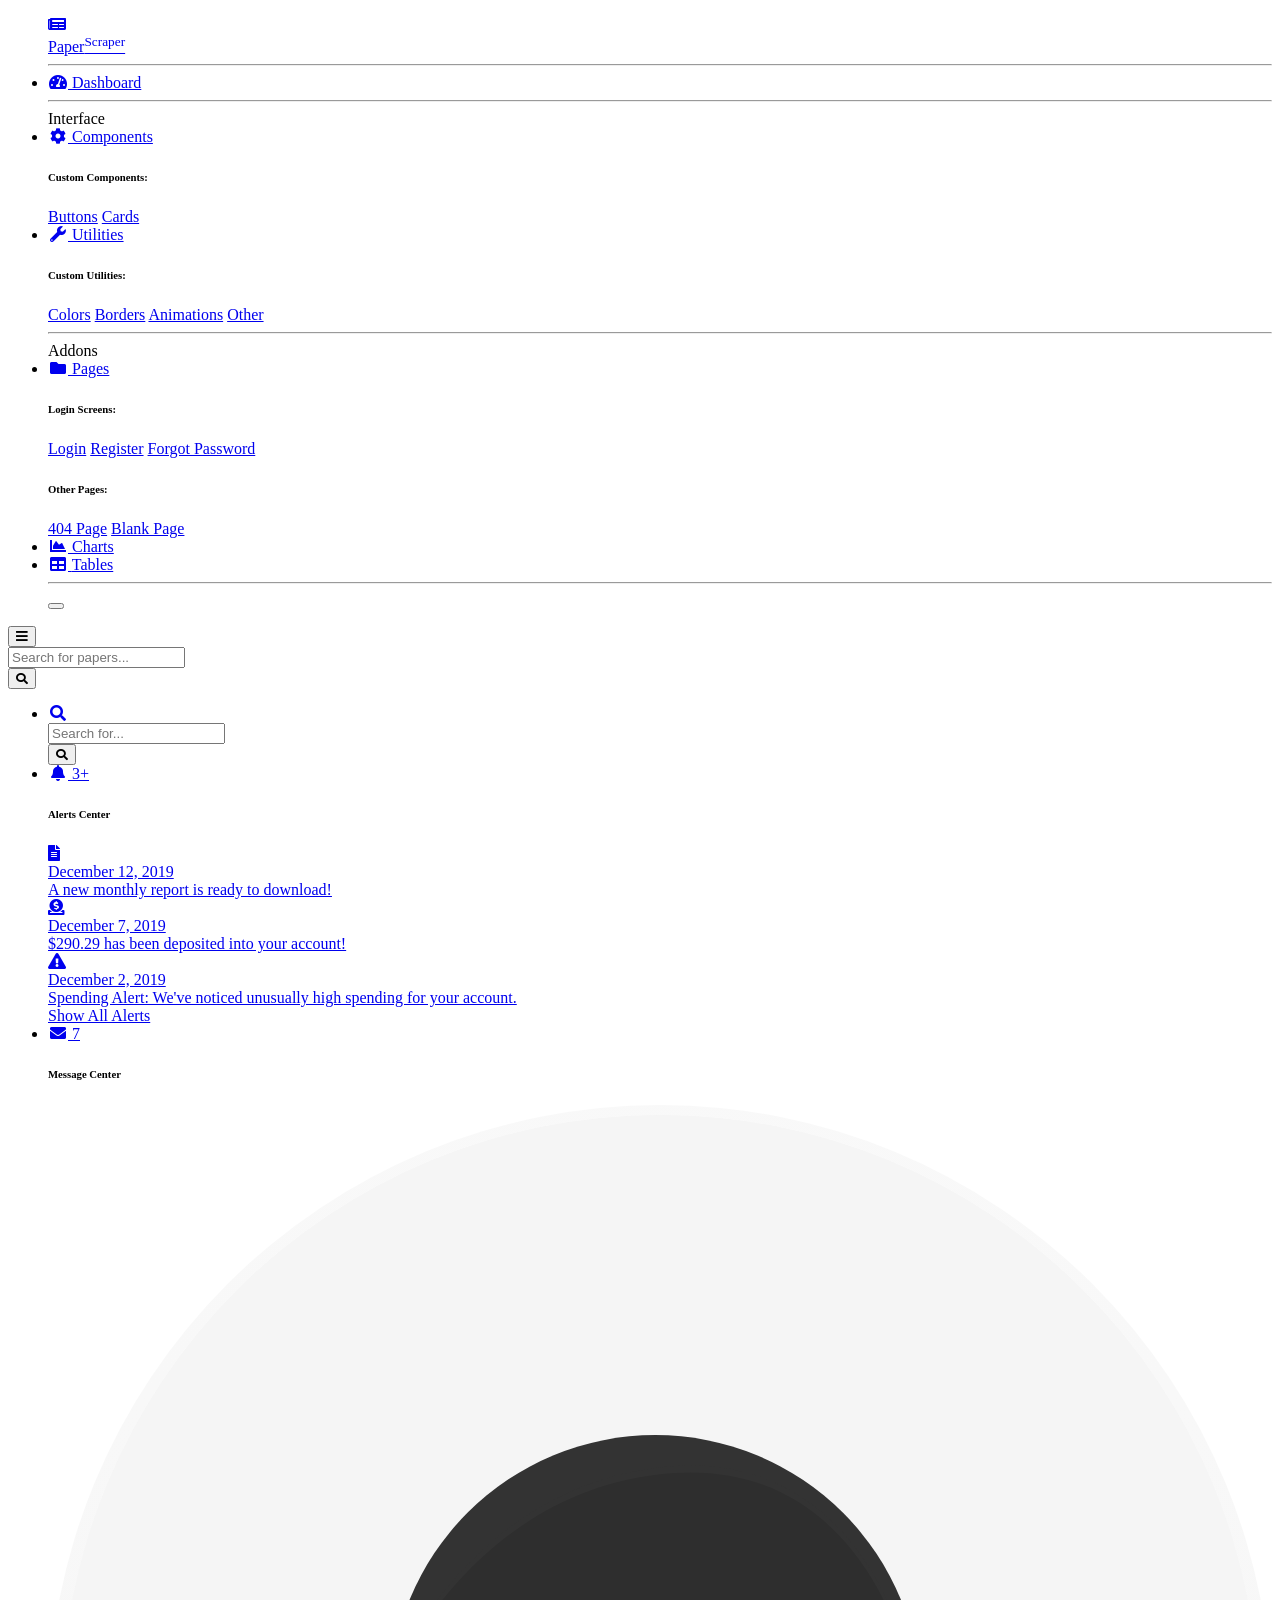
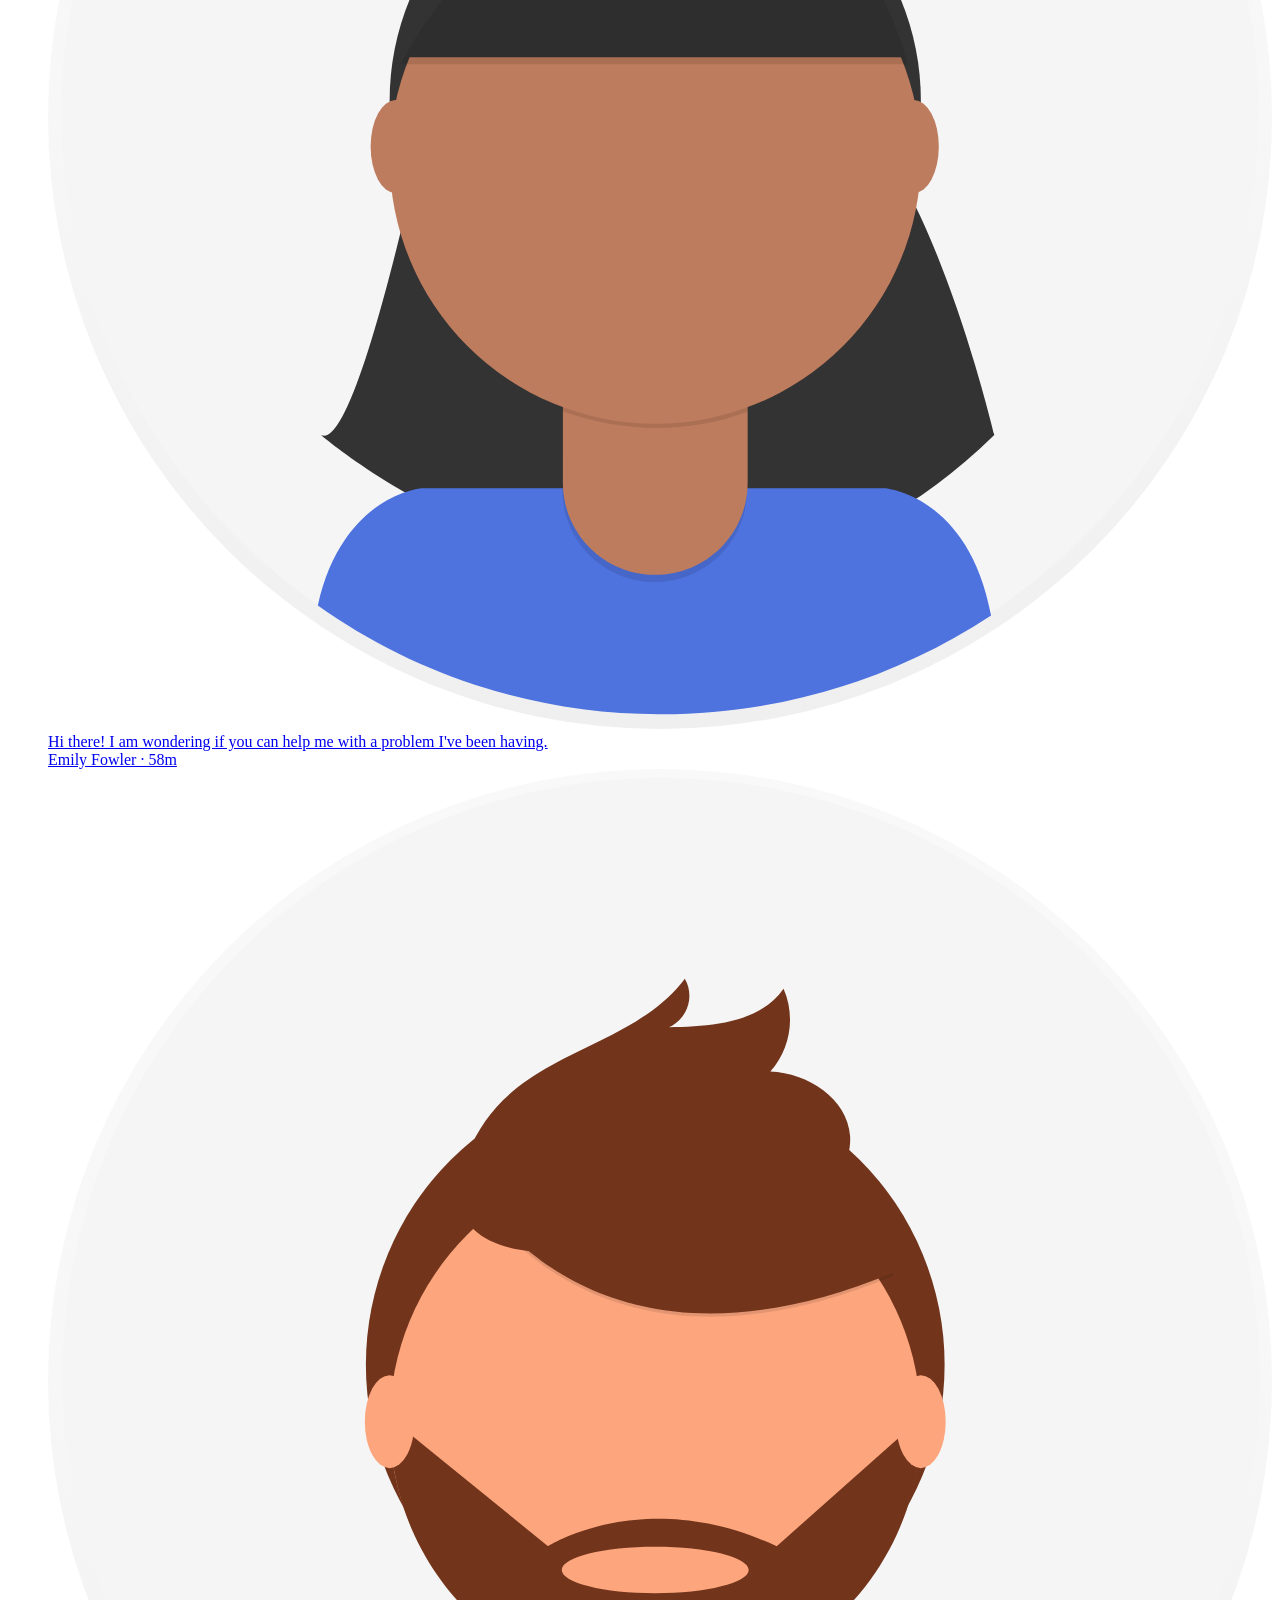
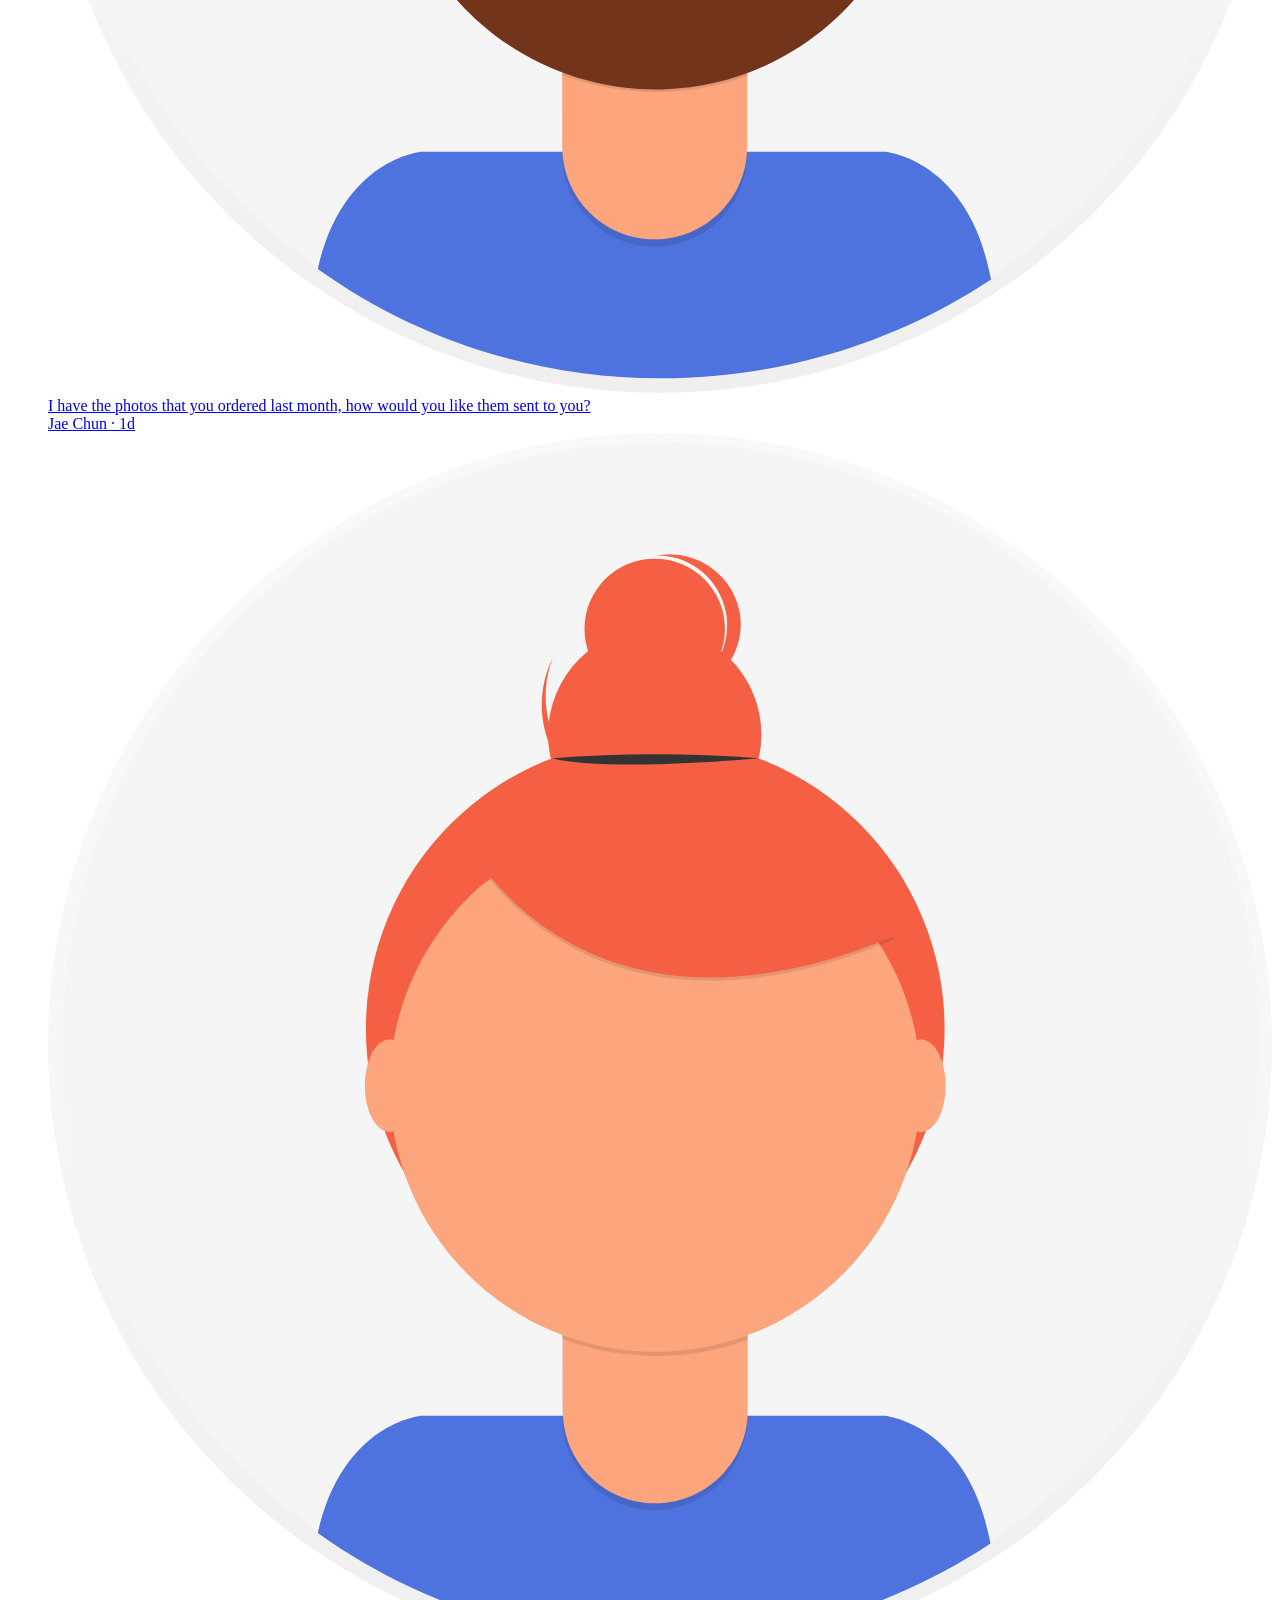
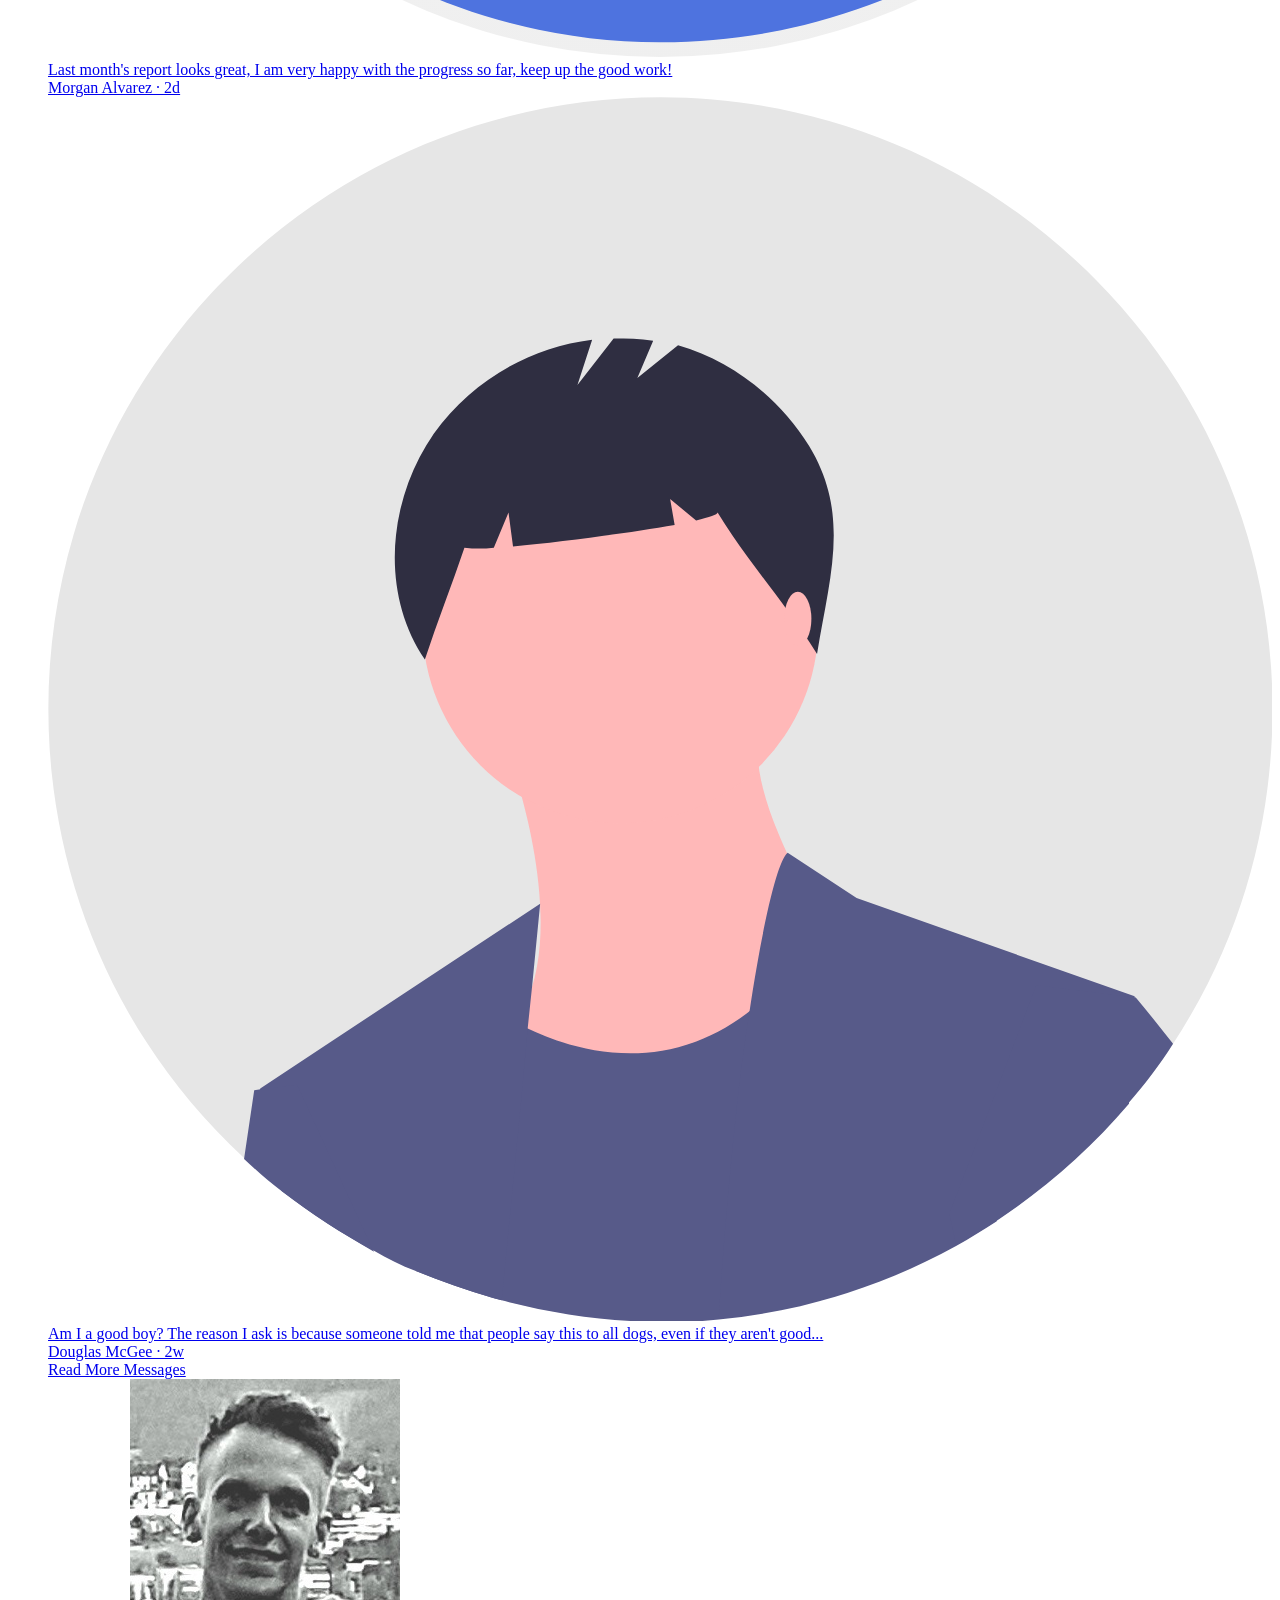
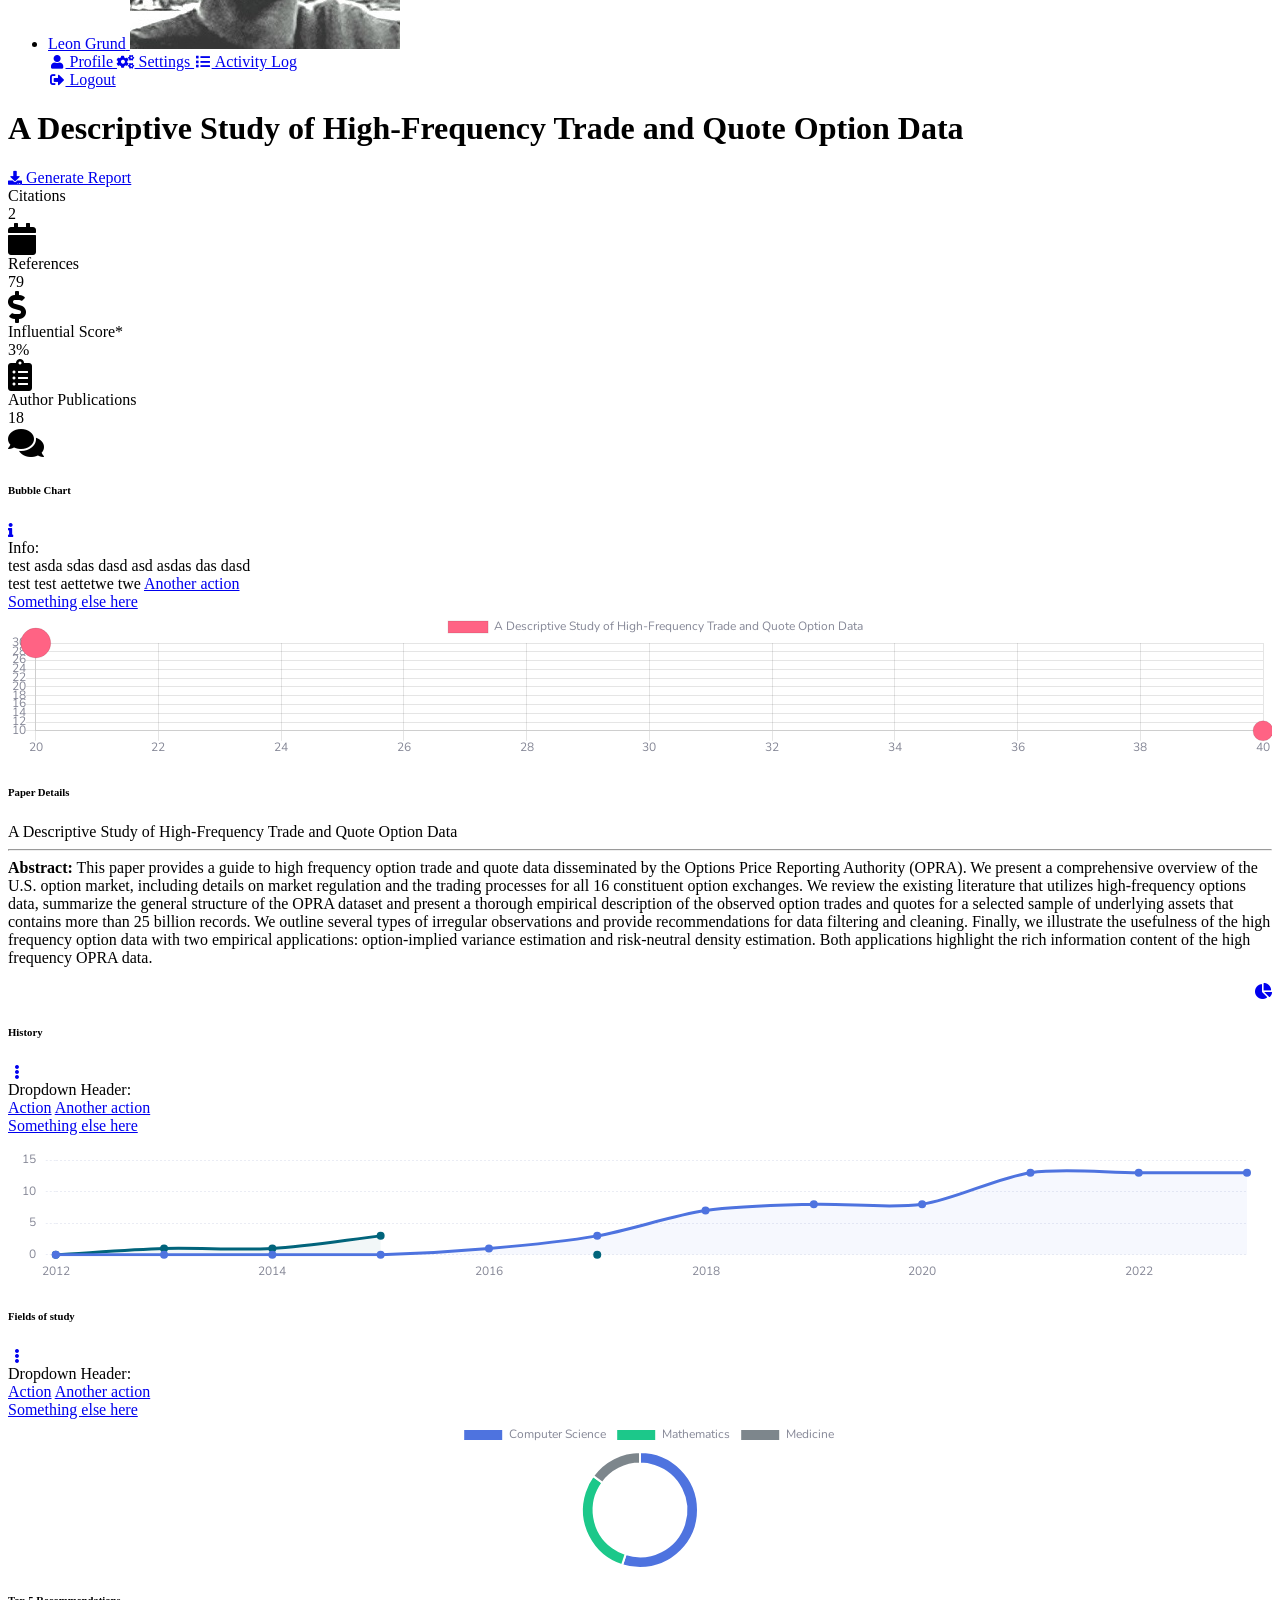
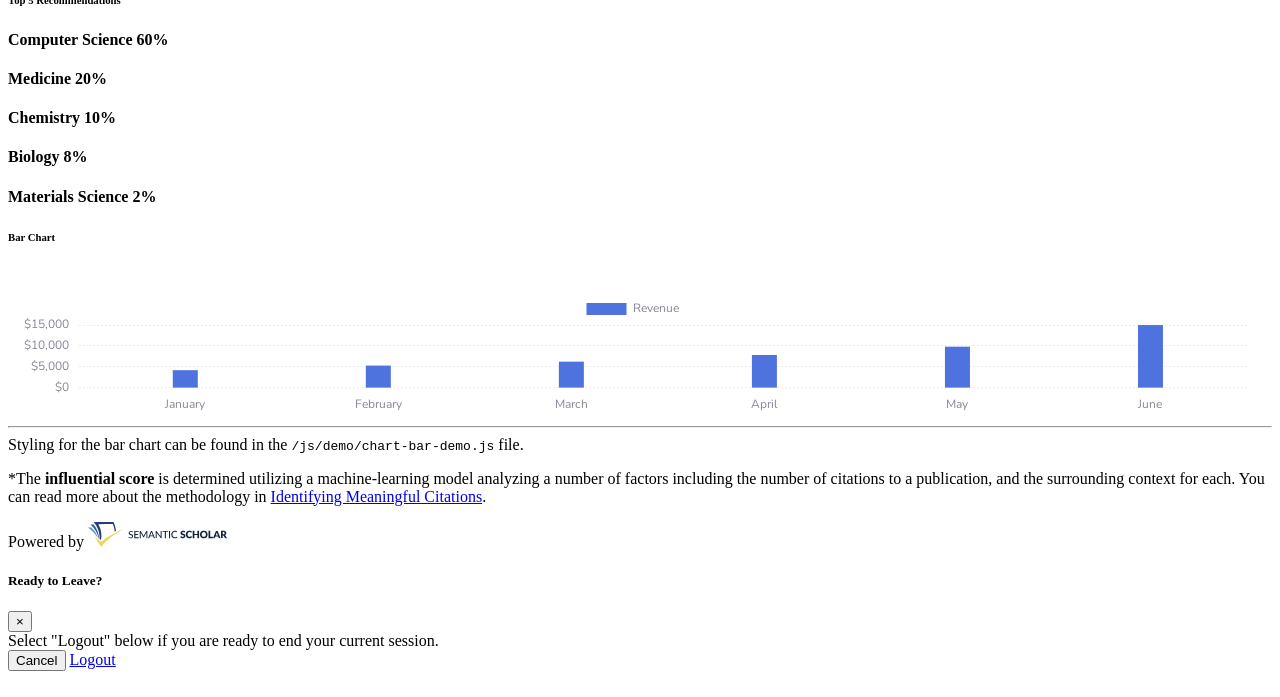
==== dash.html @ 3da8acc6 "Update dash.html" ====
<!DOCTYPE html>
<html lang="en">

<head>

    <meta charset="utf-8">
    <meta http-equiv="X-UA-Compatible" content="IE=edge">
    <meta name="viewport" content="width=device-width, initial-scale=1, shrink-to-fit=no">
    <meta name="description" content="">
    <meta name="author" content="">

    <title>SB Admin 2 - Dashboard</title>

    <!-- Custom fonts for this template-->
    <link href="vendors/fontawesome-free/css/all.min.css" rel="stylesheet" type="text/css">
    <link
        href="https://fonts.googleapis.com/css?family=Nunito:200,200i,300,300i,400,400i,600,600i,700,700i,800,800i,900,900i"
        rel="stylesheet">

    <!-- Custom styles for this template-->
    <link href="css/sb-admin-2.min.css" rel="stylesheet">

</head>

<body id="page-top">

    <!-- Page Wrapper -->
    <div id="wrapper">

        <!-- Sidebar -->
        <ul class="navbar-nav bg-gradient-primary sidebar sidebar-dark accordion" id="accordionSidebar">

            <!-- Sidebar - Brand -->
            <a class="sidebar-brand d-flex align-items-center justify-content-center" href="index.html">
                <div class="sidebar-brand-icon rotate-n-15">
                    <i class="fas fa-newspaper"></i>
                </div>
                <div class="sidebar-brand-text mx-3">Paper<sup>Scraper</sup></div>
            </a>

            <!-- Divider -->
            <hr class="sidebar-divider my-0">

            <!-- Nav Item - Dashboard -->
            <li class="nav-item active">
                <a class="nav-link" href="dash.html">
                    <i class="fas fa-fw fa-tachometer-alt"></i>
                    <span>Dashboard</span></a>
            </li>

            <!-- Divider -->
            <hr class="sidebar-divider">

            <!-- Heading -->
            <div class="sidebar-heading">
                Interface
            </div>

            <!-- Nav Item - Pages Collapse Menu -->
            <li class="nav-item">
                <a class="nav-link" href="#" data-toggle="collapse" data-target="#collapseTwo" aria-expanded="true"
                   aria-controls="collapseTwo">
                    <i class="fas fa-fw fa-cog"></i>
                    <span>Components</span>
                </a>
                <div id="collapseTwo" class="collapse" aria-labelledby="headingTwo" data-parent="#accordionSidebar">
                    <div class="bg-white py-2 collapse-inner rounded">
                        <h6 class="collapse-header">Custom Components:</h6>
                        <a class="collapse-item" href="buttons.html">Buttons</a>
                        <a class="collapse-item" href="cards.html">Cards</a>
                    </div>
                </div>
            </li>

            <!-- Nav Item - Utilities Collapse Menu -->
            <li class="nav-item">
                <a class="nav-link collapsed" href="#" data-toggle="collapse" data-target="#collapseUtilities"
                    aria-expanded="true" aria-controls="collapseUtilities">
                    <i class="fas fa-fw fa-wrench"></i>
                    <span>Utilities</span>
                </a>
                <div id="collapseUtilities" class="collapse" aria-labelledby="headingUtilities"
                    data-parent="#accordionSidebar">
                    <div class="bg-white py-2 collapse-inner rounded">
                        <h6 class="collapse-header">Custom Utilities:</h6>
                        <a class="collapse-item" href="utilities-color.html">Colors</a>
                        <a class="collapse-item" href="utilities-border.html">Borders</a>
                        <a class="collapse-item" href="utilities-animation.html">Animations</a>
                        <a class="collapse-item" href="utilities-other.html">Other</a>
                    </div>
                </div>
            </li>

            <!-- Divider -->
            <hr class="sidebar-divider">

            <!-- Heading -->
            <div class="sidebar-heading">
                Addons
            </div>

            <!-- Nav Item - Pages Collapse Menu -->
            <li class="nav-item">
                <a class="nav-link collapsed" href="#" data-toggle="collapse" data-target="#collapsePages"
                    aria-expanded="true" aria-controls="collapsePages">
                    <i class="fas fa-fw fa-folder"></i>
                    <span>Pages</span>
                </a>
                <div id="collapsePages" class="collapse" aria-labelledby="headingPages" data-parent="#accordionSidebar">
                    <div class="bg-white py-2 collapse-inner rounded">
                        <h6 class="collapse-header">Login Screens:</h6>
                        <a class="collapse-item" href="login.html">Login</a>
                        <a class="collapse-item" href="register.html">Register</a>
                        <a class="collapse-item" href="forgot-password.html">Forgot Password</a>
                        <div class="collapse-divider"></div>
                        <h6 class="collapse-header">Other Pages:</h6>
                        <a class="collapse-item" href="404.html">404 Page</a>
                        <a class="collapse-item" href="blank.html">Blank Page</a>
                    </div>
                </div>
            </li>

            <!-- Nav Item - Charts -->
            <li class="nav-item">
                <a class="nav-link" href="charts.html">
                    <i class="fas fa-fw fa-chart-area"></i>
                    <span>Charts</span></a>
            </li>

            <!-- Nav Item - Tables -->
            <li class="nav-item">
                <a class="nav-link" href="tables.html">
                    <i class="fas fa-fw fa-table"></i>
                    <span>Tables</span></a>
            </li>

            <!-- Divider -->
            <hr class="sidebar-divider d-none d-md-block">

            <!-- Sidebar Toggler (Sidebar) -->
            <div class="text-center d-none d-md-inline">
                <button class="rounded-circle border-0" id="sidebarToggle"></button>
            </div>

            <!-- Sidebar Message -->
            <!--            <div class="sidebar-card d-none d-lg-flex">-->
            <!--                <img class="sidebar-card-illustration mb-2" src="img/undraw_rocket.svg" alt="...">-->
            <!--                <p class="text-center mb-2"><strong>SB Admin Pro</strong> is packed with premium features, components, and more!</p>-->
            <!--                <a class="btn btn-success btn-sm" href="https://startbootstrap.com/theme/sb-admin-pro">Upgrade to Pro!</a>-->
            <!--            </div>-->

        </ul>
        <!-- End of Sidebar -->

        <!-- Content Wrapper -->
        <div id="content-wrapper" class="d-flex flex-column">

            <!-- Main Content -->
            <div id="content">

                <!-- Topbar -->
                <nav class="navbar navbar-expand navbar-light bg-white topbar mb-4 static-top shadow">

                    <!-- Sidebar Toggle (Topbar) -->
                    <button id="sidebarToggleTop" class="btn btn-link d-md-none rounded-circle mr-3">
                        <i class="fa fa-bars"></i>
                    </button>

                    <!-- Topbar Search -->
                    <form
                        class="d-none d-sm-inline-block form-inline mr-auto ml-md-3 my-2 my-md-0 mw-100 navbar-search">
                        <div class="input-group">
                            <input type="text" class="form-control bg-light border-0 small" placeholder="Search for papers..."
                                aria-label="Search" aria-describedby="basic-addon2">
                            <div class="input-group-append">
                                <!-- <button class="btn btn-primary" type="button">-->
                                <button class="btn btn-primary" type="button" onclick="window.location.href='search.html';">
                                    <i class="fas fa-search fa-sm"></i>
                                </button>
                            </div>
                        </div>
                    </form>

                    <!-- Topbar Navbar -->
                    <ul class="navbar-nav ml-auto">

                        <!-- Nav Item - Search Dropdown (Visible Only XS) -->
                        <li class="nav-item dropdown no-arrow d-sm-none">
                            <a class="nav-link dropdown-toggle" href="#" id="searchDropdown" role="button"
                                data-toggle="dropdown" aria-haspopup="true" aria-expanded="false">
                                <i class="fas fa-search fa-fw"></i>
                            </a>
                            <!-- Dropdown - Messages -->
                            <div class="dropdown-menu dropdown-menu-right p-3 shadow animated--grow-in"
                                aria-labelledby="searchDropdown">
                                <form class="form-inline mr-auto w-100 navbar-search">
                                    <div class="input-group">
                                        <input type="text" class="form-control bg-light border-0 small"
                                            placeholder="Search for..." aria-label="Search"
                                            aria-describedby="basic-addon2">
                                        <div class="input-group-append">
                                            <button class="btn btn-primary" type="button">
                                                <i class="fas fa-search fa-sm"></i>
                                            </button>
                                        </div>
                                    </div>
                                </form>
                            </div>
                        </li>

                        <!-- Nav Item - Alerts -->
                        <li class="nav-item dropdown no-arrow mx-1">
                            <a class="nav-link dropdown-toggle" href="#" id="alertsDropdown" role="button"
                                data-toggle="dropdown" aria-haspopup="true" aria-expanded="false">
                                <i class="fas fa-bell fa-fw"></i>
                                <!-- Counter - Alerts -->
                                <span class="badge badge-danger badge-counter">3+</span>
                            </a>
                            <!-- Dropdown - Alerts -->
                            <div class="dropdown-list dropdown-menu dropdown-menu-right shadow animated--grow-in"
                                aria-labelledby="alertsDropdown">
                                <h6 class="dropdown-header">
                                    Alerts Center
                                </h6>
                                <a class="dropdown-item d-flex align-items-center" href="#">
                                    <div class="mr-3">
                                        <div class="icon-circle bg-primary">
                                            <i class="fas fa-file-alt text-white"></i>
                                        </div>
                                    </div>
                                    <div>
                                        <div class="small text-gray-500">December 12, 2019</div>
                                        <span class="font-weight-bold">A new monthly report is ready to download!</span>
                                    </div>
                                </a>
                                <a class="dropdown-item d-flex align-items-center" href="#">
                                    <div class="mr-3">
                                        <div class="icon-circle bg-success">
                                            <i class="fas fa-donate text-white"></i>
                                        </div>
                                    </div>
                                    <div>
                                        <div class="small text-gray-500">December 7, 2019</div>
                                        $290.29 has been deposited into your account!
                                    </div>
                                </a>
                                <a class="dropdown-item d-flex align-items-center" href="#">
                                    <div class="mr-3">
                                        <div class="icon-circle bg-warning">
                                            <i class="fas fa-exclamation-triangle text-white"></i>
                                        </div>
                                    </div>
                                    <div>
                                        <div class="small text-gray-500">December 2, 2019</div>
                                        Spending Alert: We've noticed unusually high spending for your account.
                                    </div>
                                </a>
                                <a class="dropdown-item text-center small text-gray-500" href="#">Show All Alerts</a>
                            </div>
                        </li>

                        <!-- Nav Item - Messages -->
                        <li class="nav-item dropdown no-arrow mx-1">
                            <a class="nav-link dropdown-toggle" href="#" id="messagesDropdown" role="button"
                                data-toggle="dropdown" aria-haspopup="true" aria-expanded="false">
                                <i class="fas fa-envelope fa-fw"></i>
                                <!-- Counter - Messages -->
                                <span class="badge badge-danger badge-counter">7</span>
                            </a>
                            <!-- Dropdown - Messages -->
                            <div class="dropdown-list dropdown-menu dropdown-menu-right shadow animated--grow-in"
                                aria-labelledby="messagesDropdown">
                                <h6 class="dropdown-header">
                                    Message Center
                                </h6>
                                <a class="dropdown-item d-flex align-items-center" href="#">
                                    <div class="dropdown-list-image mr-3">
                                        <img class="rounded-circle" src="img/undraw_profile_1.svg"
                                            alt="...">
                                        <div class="status-indicator bg-success"></div>
                                    </div>
                                    <div class="font-weight-bold">
                                        <div class="text-truncate">Hi there! I am wondering if you can help me with a
                                            problem I've been having.</div>
                                        <div class="small text-gray-500">Emily Fowler · 58m</div>
                                    </div>
                                </a>
                                <a class="dropdown-item d-flex align-items-center" href="#">
                                    <div class="dropdown-list-image mr-3">
                                        <img class="rounded-circle" src="img/undraw_profile_2.svg"
                                            alt="...">
                                        <div class="status-indicator"></div>
                                    </div>
                                    <div>
                                        <div class="text-truncate">I have the photos that you ordered last month, how
                                            would you like them sent to you?</div>
                                        <div class="small text-gray-500">Jae Chun · 1d</div>
                                    </div>
                                </a>
                                <a class="dropdown-item d-flex align-items-center" href="#">
                                    <div class="dropdown-list-image mr-3">
                                        <img class="rounded-circle" src="img/undraw_profile_3.svg"
                                            alt="...">
                                        <div class="status-indicator bg-warning"></div>
                                    </div>
                                    <div>
                                        <div class="text-truncate">Last month's report looks great, I am very happy with
                                            the progress so far, keep up the good work!</div>
                                        <div class="small text-gray-500">Morgan Alvarez · 2d</div>
                                    </div>
                                </a>
                                <a class="dropdown-item d-flex align-items-center" href="#">
                                    <div class="dropdown-list-image mr-3">
                                        <img class="rounded-circle" src="img/undraw_profile.svg"
                                            alt="...">
                                        <div class="status-indicator bg-success"></div>
                                    </div>
                                    <div>
                                        <div class="text-truncate">Am I a good boy? The reason I ask is because someone
                                            told me that people say this to all dogs, even if they aren't good...</div>
                                        <div class="small text-gray-500">Douglas McGee · 2w</div>
                                    </div>
                                </a>
                                <a class="dropdown-item text-center small text-gray-500" href="#">Read More Messages</a>
                            </div>
                        </li>

                        <div class="topbar-divider d-none d-sm-block"></div>

                        <!-- Nav Item - User Information -->
                        <li class="nav-item dropdown no-arrow">
                            <a class="nav-link dropdown-toggle" href="#" id="userDropdown" role="button"
                                data-toggle="dropdown" aria-haspopup="true" aria-expanded="false">
                                <span class="mr-2 d-none d-lg-inline text-gray-600 small">Leon Grund</span>
                                <img class="img-profile rounded-circle"
                                    src="img/its_me_mario2.jpg">
                            </a>
                            <!-- Dropdown - User Information -->
                            <div class="dropdown-menu dropdown-menu-right shadow animated--grow-in"
                                aria-labelledby="userDropdown">
                                <a class="dropdown-item" href="#">
                                    <i class="fas fa-user fa-sm fa-fw mr-2 text-gray-400"></i>
                                    Profile
                                </a>
                                <a class="dropdown-item" href="#">
                                    <i class="fas fa-cogs fa-sm fa-fw mr-2 text-gray-400"></i>
                                    Settings
                                </a>
                                <a class="dropdown-item" href="#">
                                    <i class="fas fa-list fa-sm fa-fw mr-2 text-gray-400"></i>
                                    Activity Log
                                </a>
                                <div class="dropdown-divider"></div>
                                <a class="dropdown-item" href="#" data-toggle="modal" data-target="#logoutModal">
                                    <i class="fas fa-sign-out-alt fa-sm fa-fw mr-2 text-gray-400"></i>
                                    Logout
                                </a>
                            </div>
                        </li>

                    </ul>

                </nav>
                <!-- End of Topbar -->

                <!-- Begin Page Content -->
                <div class="container-fluid">

                    <!-- Page Heading -->
                    <div class="d-sm-flex align-items-center justify-content-between mb-4">
                        <h1 class="h3 mb-0 text-gray-800">A Descriptive Study of High-Frequency Trade and Quote Option Data</h1>
                        <a href="#" class="d-none d-sm-inline-block btn btn-sm btn-primary shadow-sm"><i
                                class="fas fa-download fa-sm text-white-50"></i> Generate Report</a>
                    </div>

                    <!-- Content Row -->
                    <div class="row">

                        <!-- Earnings (Monthly) Card Example -->
                        <div class="col-xl-3 col-md-6 mb-4">
                            <div class="card border-left-primary shadow h-100 py-2">
                                <div class="card-body">
                                    <div class="row no-gutters align-items-center">
                                        <div class="col mr-2">
                                            <div class="text-xs font-weight-bold text-primary text-uppercase mb-1">
                                                Citations</div>
                                            <div class="h3 mb-0 font-weight-bold text-gray-800">2</div>
                                        </div>
                                        <div class="col-auto">
                                            <i class="fas fa-calendar fa-2x text-gray-300"></i>
                                        </div>
                                    </div>
                                </div>
                            </div>
                        </div>

                        <!-- Earnings (Monthly) Card Example -->
                        <div class="col-xl-3 col-md-6 mb-4">
                            <div class="card border-left-success shadow h-100 py-2">
                                <div class="card-body">
                                    <div class="row no-gutters align-items-center">
                                        <div class="col mr-2">
                                            <div class="text-xs font-weight-bold text-success text-uppercase mb-1">
                                                References</div>
                                            <div class="h3 mb-0 font-weight-bold text-gray-800">79</div>
                                        </div>
                                        <div class="col-auto">
                                            <i class="fas fa-dollar-sign fa-2x text-gray-300"></i>
                                        </div>
                                    </div>
                                </div>
                            </div>
                        </div>

                        <!-- Earnings (Monthly) Card Example -->
                        <div class="col-xl-3 col-md-6 mb-4">
                            <div class="card border-left-info shadow h-100 py-2">
                                <div class="card-body">
                                    <div class="row no-gutters align-items-center">
                                        <div class="col mr-2">
                                            <div class="text-xs font-weight-bold text-info text-uppercase mb-1">
                                                Influential Score*</div>
                                            <div class="row no-gutters align-items-center">
                                                <div class="col-auto">
                                                    <div class="h3 mb-0 mr-3 font-weight-bold text-gray-800">3%</div>
                                                </div>
                                                <div class="col">
                                                    <div class="progress progress-sm mr-2">
                                                        <div class="progress-bar bg-info" role="progressbar"
                                                            style="width: 3%" aria-valuenow="3" aria-valuemin="0"
                                                            aria-valuemax="3"></div>
                                                    </div>
                                                </div>
                                            </div>
                                        </div>
                                        <div class="col-auto">
                                            <i class="fas fa-clipboard-list fa-2x text-gray-300"></i>
                                        </div>
                                    </div>
                                </div>
                            </div>
                        </div>

                        <!-- Pending Requests Card Example -->
                        <div class="col-xl-3 col-md-6 mb-4">
                            <div class="card border-left-warning shadow h-100 py-2">
                                <div class="card-body">
                                    <div class="row no-gutters align-items-center">
                                        <div class="col mr-2">
                                            <div class="text-xs font-weight-bold text-warning text-uppercase mb-1">
                                                Author Publications</div>
                                            <div class="h3 mb-0 font-weight-bold text-gray-800">18</div>
                                        </div>
                                        <div class="col-auto">
                                            <i class="fas fa-comments fa-2x text-gray-300"></i>
                                        </div>
                                    </div>
                                </div>
                            </div>
                        </div>
                    </div>


                    <!-- Content Row -->
                    <div class="row">
                        <div class="col-xl-8 col-lg-7">
                            <div class="card shadow mb-4">
                                <!-- Card Header - Dropdown -->
                                <div
                                    class="card-header py-3 d-flex flex-row align-items-center justify-content-between">
                                    <h6 class="m-0 font-weight-bold text-primary">Bubble Chart</h6>
                                    <div class="dropdown no-arrow">
                                        <a class="dropdown-toggle" href="#" role="button" id="dropdownMenuLink"
                                            data-toggle="dropdown" aria-haspopup="true" aria-expanded="false">
                                            <i class="fas fa-ellipsis-v fa-sm fa-info text-gray-400"></i>
                                        </a>
                                        <div class="dropdown-menu dropdown-menu-right shadow animated--fade-in"
                                            aria-labelledby="dropdownMenuLink">
                                            <div class="dropdown-header">Info:</div>
                                            <a class="dropdown-item text-xs">test asda sdas dasd asd asdas das dasd<br>test test aettetwe twe</a>
                                            <a class="dropdown-item" href="#">Another action</a>
                                            <div class="dropdown-divider"></div>
                                            <a class="dropdown-item" href="#">Something else here</a>
                                        </div>
                                    </div>
                                </div>
                                <!-- Card Body -->
                                <div class="card-body">
                                    <div class="chart-area">
                                        <canvas id="myBubbleChart"></canvas>
                                    </div>
                                </div>
                            </div>
                        </div>

                        <!-- Approach -->
                        <div class="col-xl-4 col-lg-7">
                            <div class="card shadow mb-4">
                                <div class="card-header py-3">
                                    <h6 class="m-0 font-weight-bold text-primary">Paper Details</h6>
                                </div>
                                <div class="card-body text-xs">
                                    <h10 class="m-0 font-weight-bold text-primary">A Descriptive Study of High-Frequency Trade and Quote Option Data</h10>
                                    <hr class="hr" />
                                    <b>Abstract:</b> This paper provides a guide to high frequency option trade and quote data disseminated by the Options Price
                                    Reporting Authority (OPRA). We present a comprehensive overview of the U.S. option market, including details
                                    on market regulation and the trading processes for all 16 constituent option exchanges. We review the existing
                                    literature that utilizes high-frequency options data, summarize the general structure of the OPRA dataset and
                                    present a thorough empirical description of the observed option trades and quotes for a selected sample of
                                    underlying assets that contains more than 25 billion records. We outline several types of irregular observations
                                    and provide recommendations for data filtering and cleaning. Finally, we illustrate the usefulness of the high
                                    frequency option data with two empirical applications: option-implied variance estimation and risk-neutral density
                                    estimation. Both applications highlight the rich information content of the high frequency OPRA data.
                                    <p align="right">
                                        <a href="dash.html" class="btn btn-primary btn-circle btn-sm" title="Generate charts for this paper.">
                                            <i class="fas fa-chart-pie"></i>
                                        </a>
                                    </p>
                                </div>
                            </div>
                        </div>
                    </div>

                    <!-- Content Row -->
                    <div class="row">

                        <!-- Area Chart -->
                        <div class="col-xl-8 col-lg-7">
                            <div class="card shadow mb-4">
                                <!-- Card Header - Dropdown -->
                                <div
                                    class="card-header py-3 d-flex flex-row align-items-center justify-content-between">
                                    <h6 class="m-0 font-weight-bold text-primary">History</h6>
                                    <div class="dropdown no-arrow">
                                        <a class="dropdown-toggle" href="#" role="button" id="dropdownMenuLink"
                                            data-toggle="dropdown" aria-haspopup="true" aria-expanded="false">
                                            <i class="fas fa-ellipsis-v fa-sm fa-fw text-gray-400"></i>
                                        </a>
                                        <div class="dropdown-menu dropdown-menu-right shadow animated--fade-in"
                                            aria-labelledby="dropdownMenuLink">
                                            <div class="dropdown-header">Dropdown Header:</div>
                                            <a class="dropdown-item" href="#">Action</a>
                                            <a class="dropdown-item" href="#">Another action</a>
                                            <div class="dropdown-divider"></div>
                                            <a class="dropdown-item" href="#">Something else here</a>
                                        </div>
                                    </div>
                                </div>
                                <!-- Card Body -->
                                <div class="card-body">
                                    <div class="chart-area">
                                        <canvas id="myAreaChart"></canvas>
                                    </div>
                                </div>
                            </div>
                        </div>

                        <!-- Pie Chart -->
                        <div class="col-xl-4 col-lg-5">
                            <div class="card shadow mb-4">
                                <!-- Card Header - Dropdown -->
                                <div
                                    class="card-header py-3 d-flex flex-row align-items-center justify-content-between">
                                    <h6 class="m-0 font-weight-bold text-primary">Fields of study</h6>
                                    <div class="dropdown no-arrow">
                                        <a class="dropdown-toggle" href="#" role="button" id="dropdownMenuLink"
                                            data-toggle="dropdown" aria-haspopup="true" aria-expanded="false">
                                            <i class="fas fa-ellipsis-v fa-sm fa-fw text-gray-400"></i>
                                        </a>
                                        <div class="dropdown-menu dropdown-menu-right shadow animated--fade-in"
                                            aria-labelledby="dropdownMenuLink">
                                            <div class="dropdown-header">Dropdown Header:</div>
                                            <a class="dropdown-item" href="#">Action</a>
                                            <a class="dropdown-item" href="#">Another action</a>
                                            <div class="dropdown-divider"></div>
                                            <a class="dropdown-item" href="#">Something else here</a>
                                        </div>
                                    </div>
                                </div>
                                <!-- Card Body -->
                                <div class="card-body">
                                    <div class="chart-pie pt-4 pb-2">
                                        <canvas id="myPieChart"></canvas>
                                    </div>
                                </div>
                            </div>
                        </div>
                    </div>

                    <!-- Content Row -->
                    <div class="row">

                        <!-- Content Column -->
                        <div class="col-lg-6 mb-4">

                            <!-- Project Card Example -->
                            <div class="card shadow mb-4">
                                <div class="card-header py-3">
                                    <h6 class="m-0 font-weight-bold text-primary">Top 5 Recommendations</h6>
                                </div>
                                <div class="card-body">
                                    <h4 class="small font-weight-bold">Computer Science <span
                                            class="float-right">60%</span></h4>
                                    <div class="progress mb-4">
                                        <div class="progress-bar bg-danger" role="progressbar" style="width: 60%"
                                            aria-valuenow="60" aria-valuemin="0" aria-valuemax="100"></div>
                                    </div>
                                    <h4 class="small font-weight-bold">Medicine <span
                                            class="float-right">20%</span></h4>
                                    <div class="progress mb-4">
                                        <div class="progress-bar bg-warning" role="progressbar" style="width: 20%"
                                            aria-valuenow="20" aria-valuemin="0" aria-valuemax="100"></div>
                                    </div>
                                    <h4 class="small font-weight-bold">Chemistry <span
                                            class="float-right">10%</span></h4>
                                    <div class="progress mb-4">
                                        <div class="progress-bar" role="progressbar" style="width: 10%"
                                            aria-valuenow="10" aria-valuemin="0" aria-valuemax="100"></div>
                                    </div>
                                    <h4 class="small font-weight-bold">Biology <span
                                            class="float-right">8%</span></h4>
                                    <div class="progress mb-4">
                                        <div class="progress-bar bg-info" role="progressbar" style="width: 8%"
                                            aria-valuenow="8" aria-valuemin="0" aria-valuemax="100"></div>
                                    </div>
                                    <h4 class="small font-weight-bold">Materials Science <span
                                            class="float-right">2%</span></h4>
                                    <div class="progress">
                                        <div class="progress-bar bg-success" role="progressbar" style="width: 2%"
                                            aria-valuenow="2" aria-valuemin="0" aria-valuemax="100"></div>
                                    </div>
                                </div>
                            </div>

                        </div>

                        <div class="col-lg-6 mb-4">


                            <!-- Bar Chart -->
                            <div class="card shadow mb-4">
                                <div class="card-header py-3">
                                    <h6 class="m-0 font-weight-bold text-primary">Bar Chart</h6>
                                </div>
                                <div class="card-body">
                                    <div class="chart-bar">
                                        <canvas id="myBarChart"></canvas>
                                    </div>
                                    <hr>
                                    Styling for the bar chart can be found in the
                                    <code>/js/demo/chart-bar-demo.js</code> file.
                                </div>
                            </div>
                        </div>
                    </div>

                </div>
                <!-- /.container-fluid -->

            </div>
            <!-- End of Main Content -->

            <!-- Footer -->
            <footer class="sticky-footer bg-white">
                <div class="container my-auto">
                    <div class="copyright text-center my-auto">
                        <p>*The <b>influential score</b> is determined utilizing a machine-learning model analyzing a
                            number of factors including the number of citations to a publication, and the surrounding
                            context for each. You can read more about the methodology in <a href="https://www.semanticscholar.org/paper/Identifying-Meaningful-Citations-Valenzuela-Escarcega-Ha/1c7be3fc28296a97607d426f9168ad4836407e4b" target="_blank" rel="noopener noreferrer">Identifying Meaningful Citations</a>.
                        </p>
                        <span>Powered by <a href="https://www.semanticscholar.org/product/api" target="_blank" rel="noopener noreferrer"><img src="img/semantic_scholar_logo.svg" height="25"></a></span>
                    </div>
                </div>
            </footer>
            <!-- End of Footer -->

        </div>
        <!-- End of Content Wrapper -->

    </div>
    <!-- End of Page Wrapper -->

    <!-- Scroll to Top Button-->
    <a class="scroll-to-top rounded" href="#page-top">
        <i class="fas fa-angle-up"></i>
    </a>

    <!-- Logout Modal-->
    <div class="modal fade" id="logoutModal" tabindex="-1" role="dialog" aria-labelledby="exampleModalLabel"
        aria-hidden="true">
        <div class="modal-dialog" role="document">
            <div class="modal-content">
                <div class="modal-header">
                    <h5 class="modal-title" id="exampleModalLabel">Ready to Leave?</h5>
                    <button class="close" type="button" data-dismiss="modal" aria-label="Close">
                        <span aria-hidden="true">×</span>
                    </button>
                </div>
                <div class="modal-body">Select "Logout" below if you are ready to end your current session.</div>
                <div class="modal-footer">
                    <button class="btn btn-secondary" type="button" data-dismiss="modal">Cancel</button>
                    <a class="btn btn-primary" href="login.html">Logout</a>
                </div>
            </div>
        </div>
    </div>

    <!-- Bootstrap core JavaScript-->
    <script src="vendors/jquery/jquery.min.js"></script>
    <script src="vendors/bootstrap/js/bootstrap.bundle.min.js"></script>

    <!-- Core plugin JavaScript-->
    <script src="vendors/jquery-easing/jquery.easing.min.js"></script>

    <!-- Custom scripts for all pages-->
    <script src="js/sb-admin-2.min.js"></script>

    <!-- Page level plugins -->
    <script src="vendors/chart.js/Chart.min.js"></script>

    <!-- Page level custom scripts -->
    <script src="js/demo/chart-area-demo.js"></script>
    <script src="js/demo/chart-bubble-demo.js"></script>
    <script src="js/demo/chart-pie-demo.js"></script>
    <script src="js/demo/chart-bar-demo.js"></script>
</body>

</html>
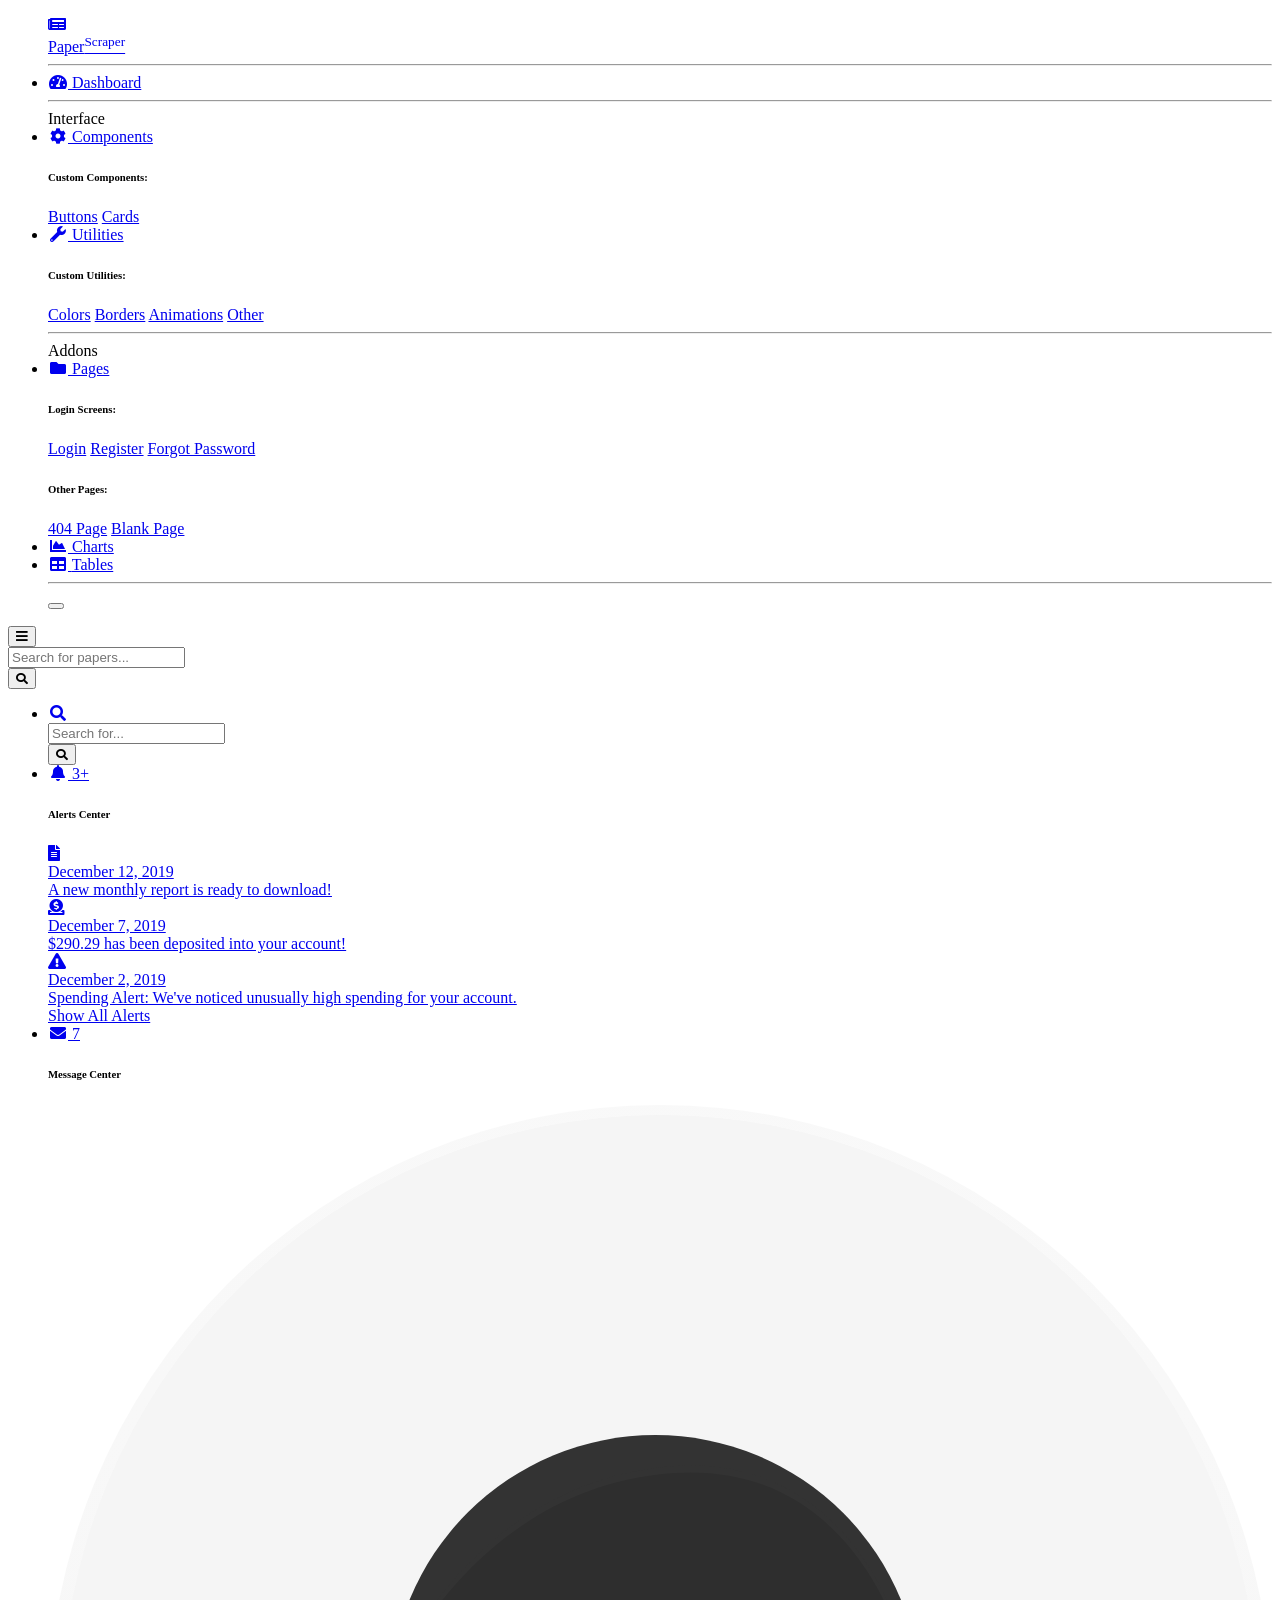
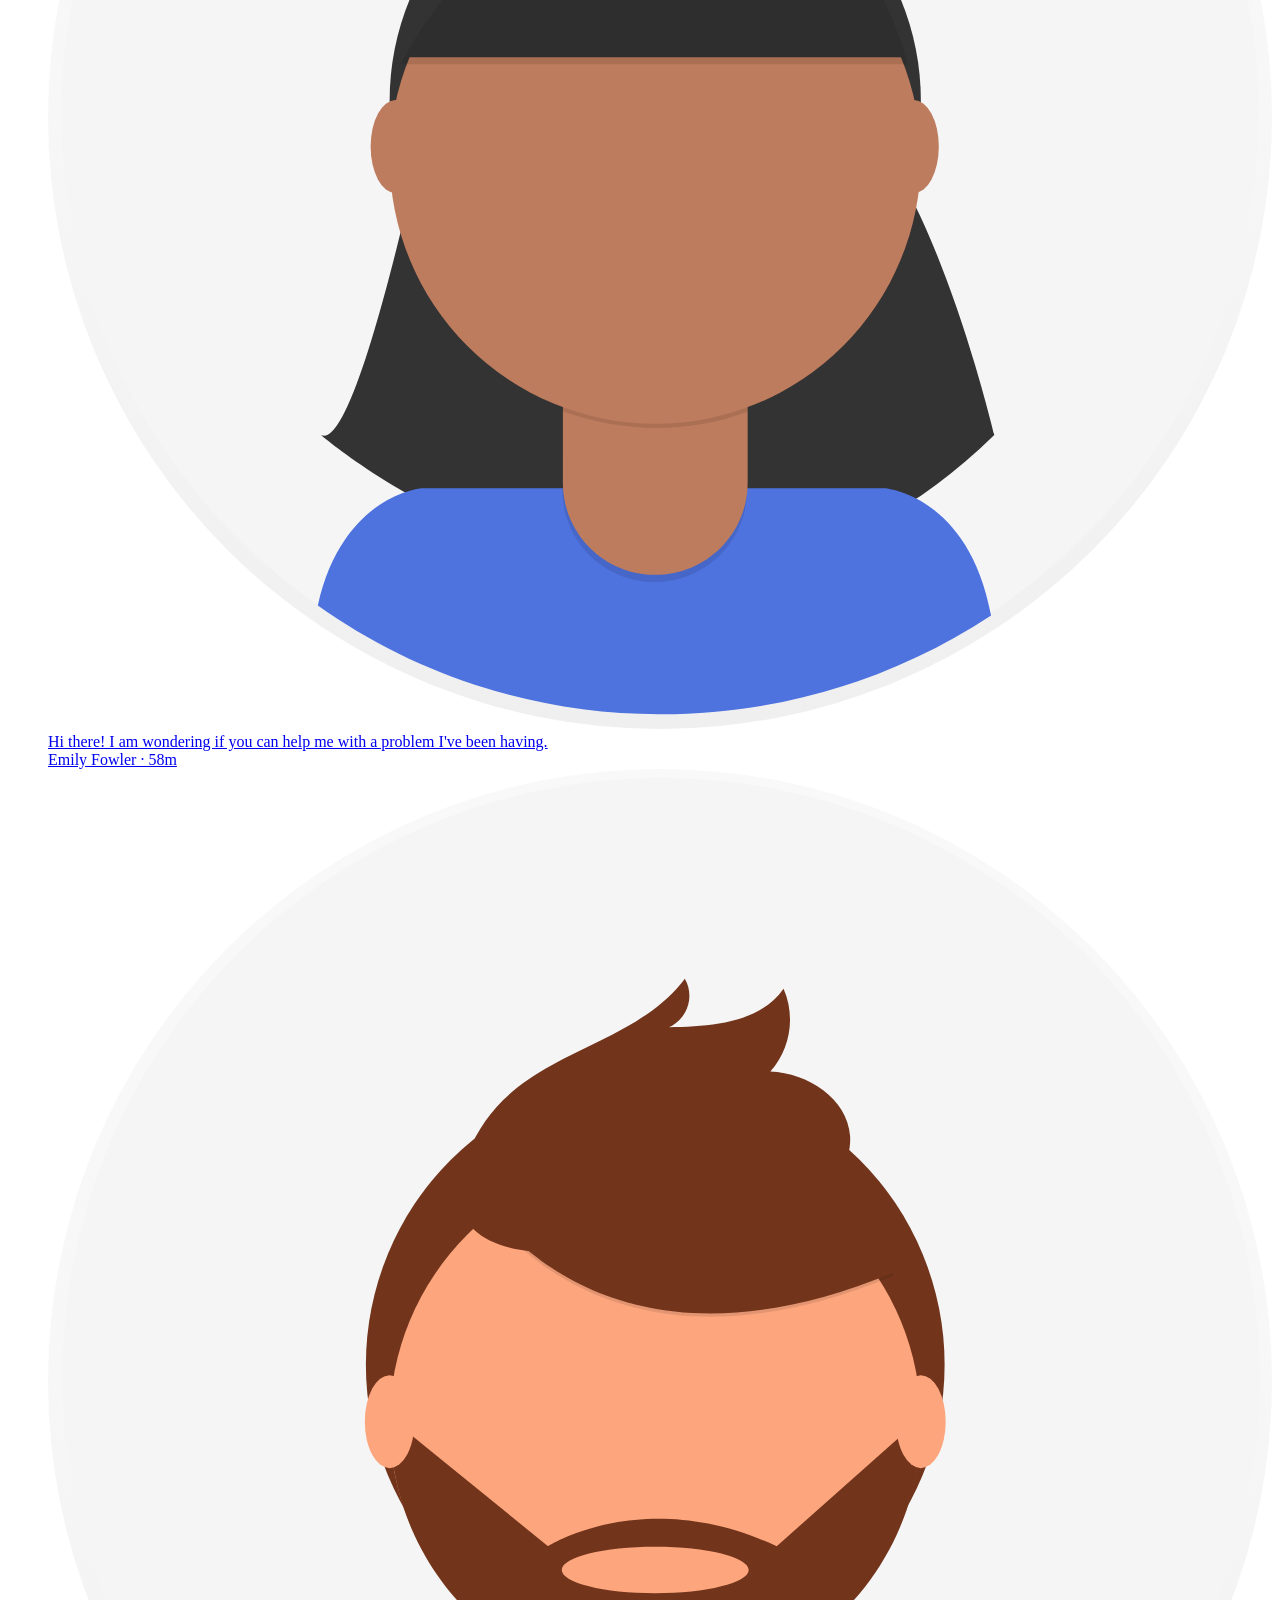
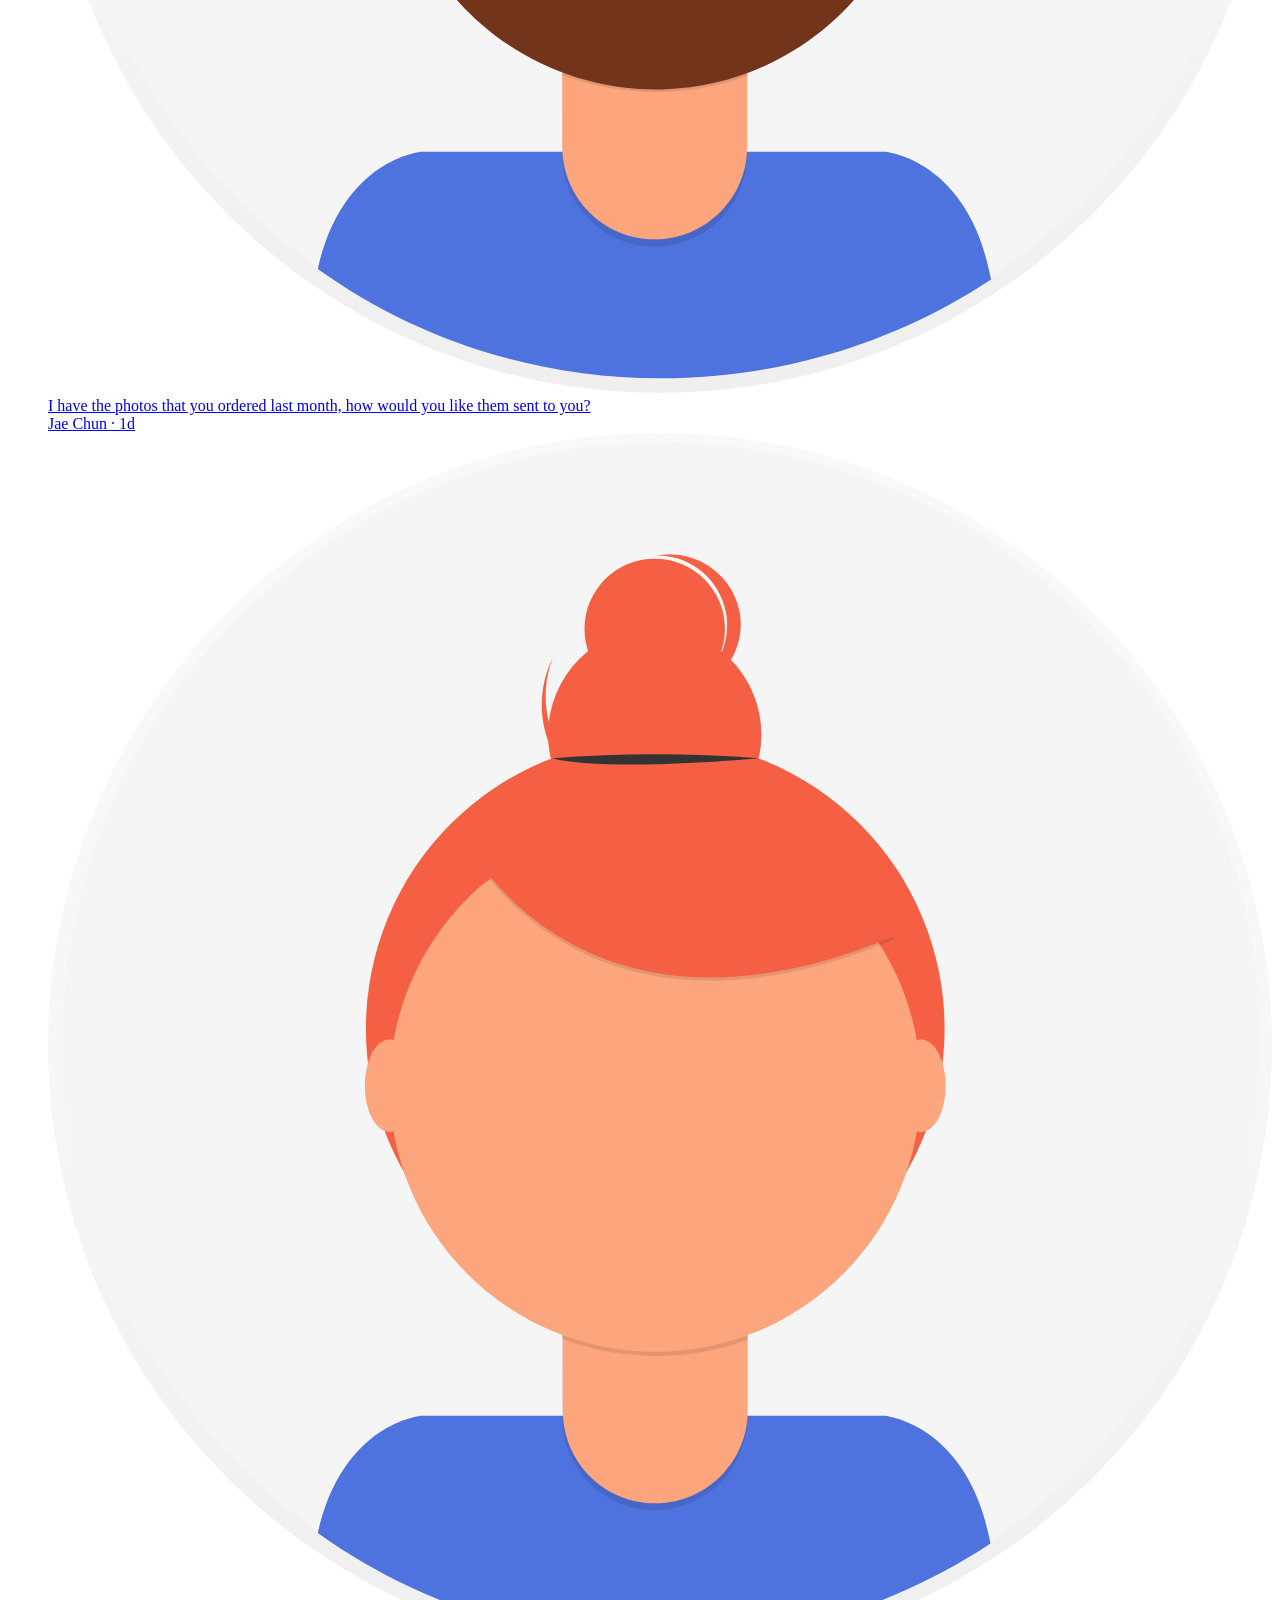
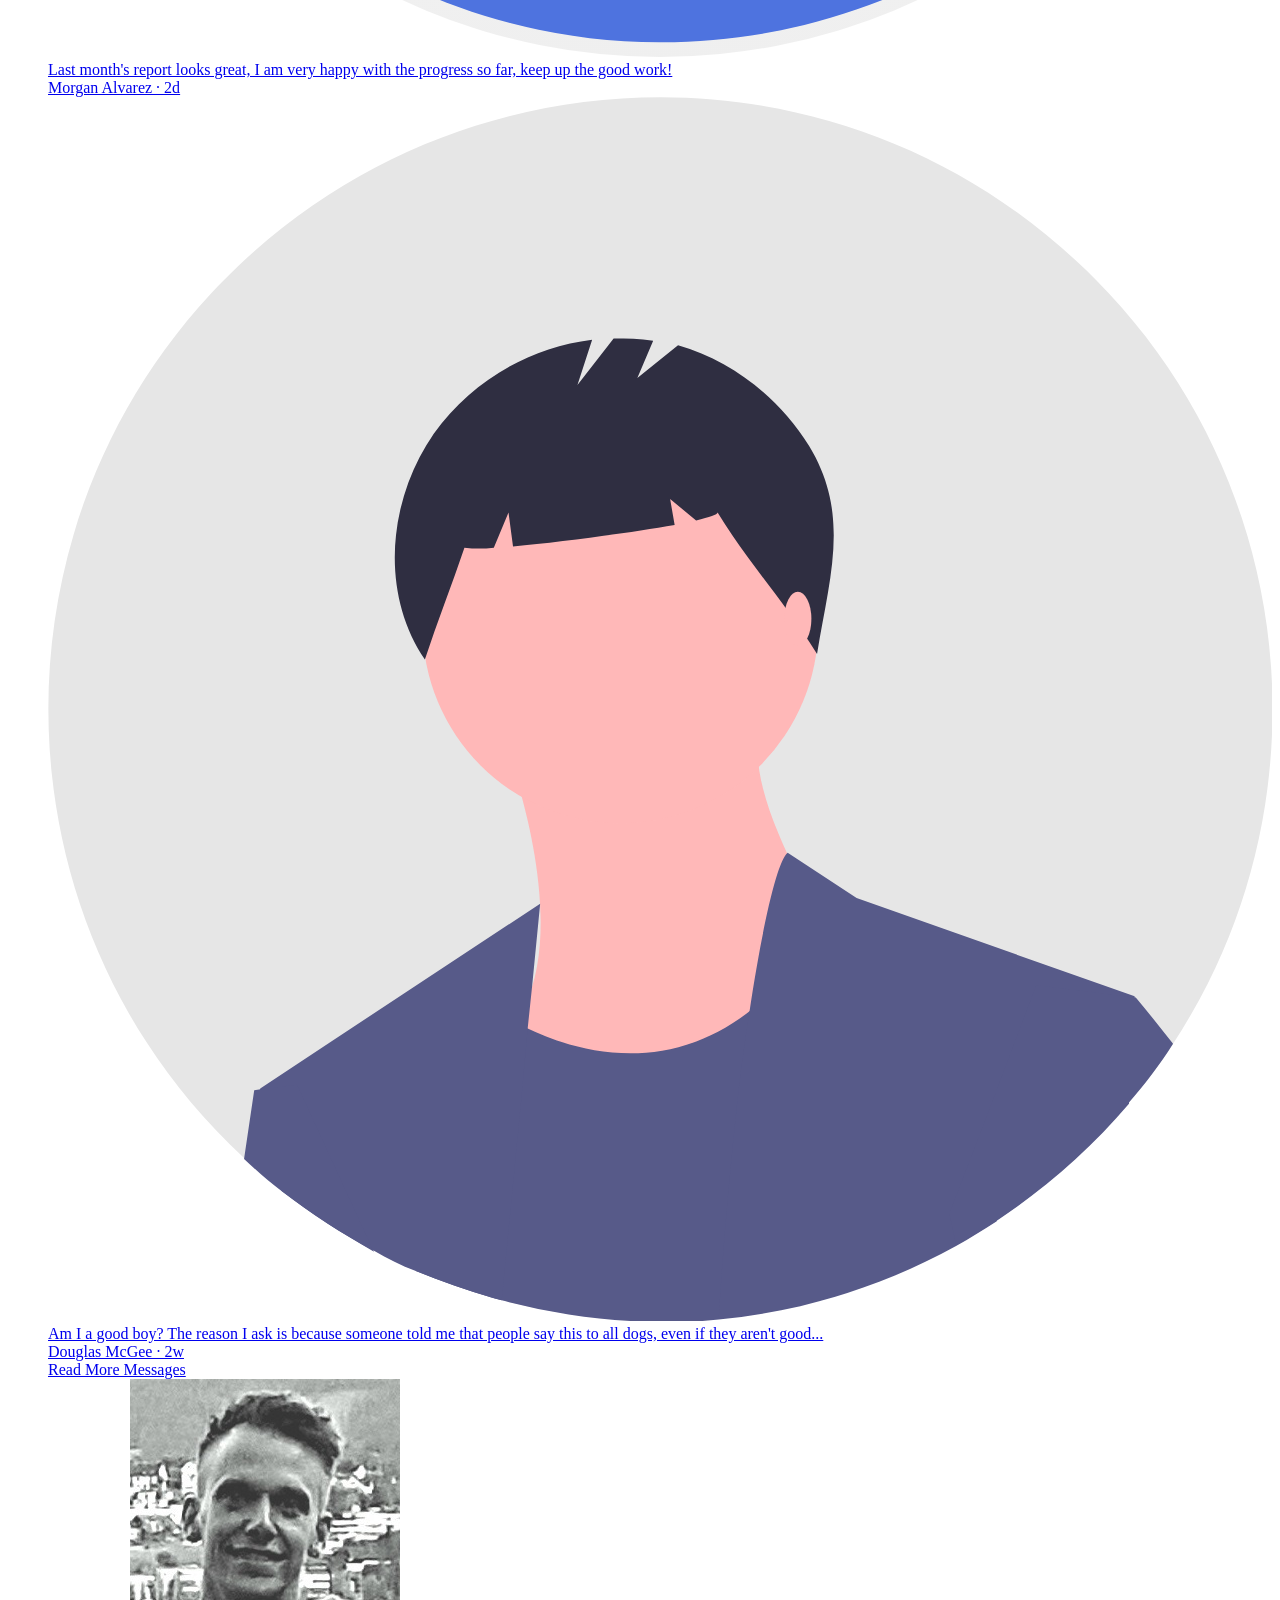
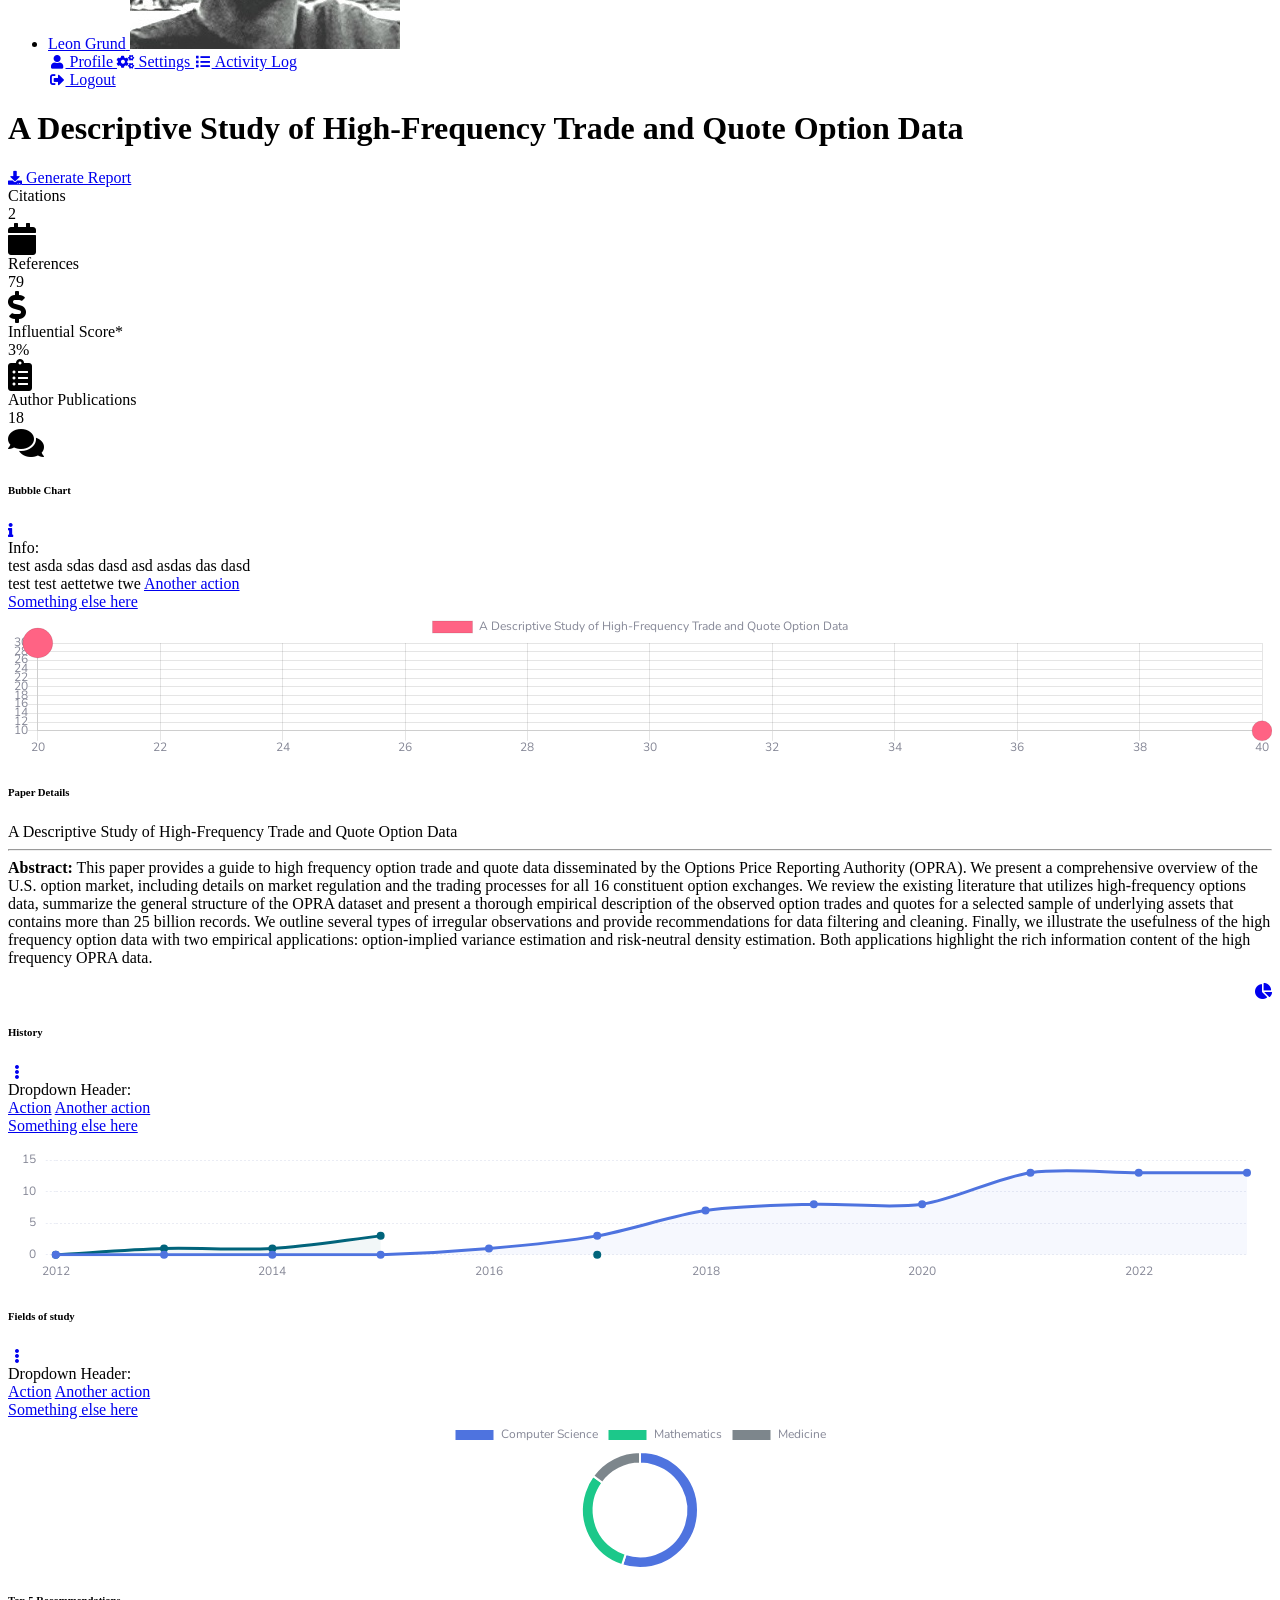
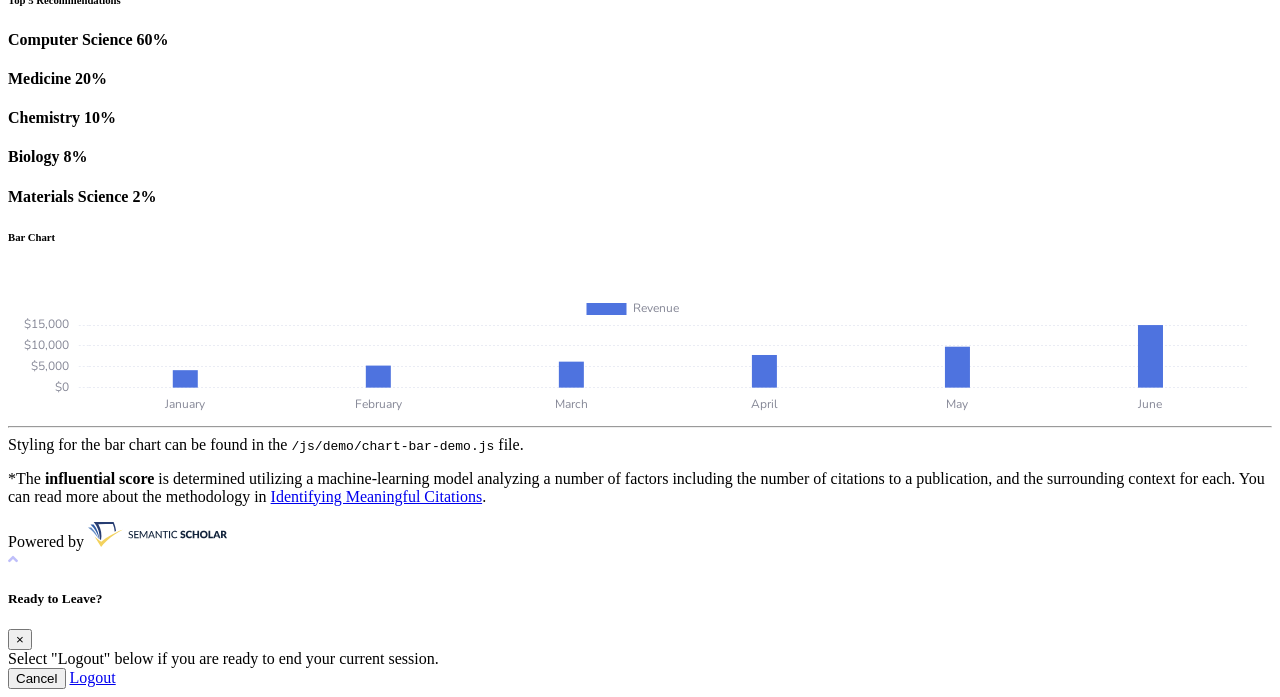
==== commit 8cde6fc5: "Renaming folder vendors to vendor" ====
--- a/dash.html
+++ b/dash.html
@@ -1,728 +1,728 @@
-<!DOCTYPE html>
-<html lang="en">
-
-<head>
-
-    <meta charset="utf-8">
-    <meta http-equiv="X-UA-Compatible" content="IE=edge">
-    <meta name="viewport" content="width=device-width, initial-scale=1, shrink-to-fit=no">
-    <meta name="description" content="">
-    <meta name="author" content="">
-
-    <title>SB Admin 2 - Dashboard</title>
-
-    <!-- Custom fonts for this template-->
-    <link href="vendors/fontawesome-free/css/all.min.css" rel="stylesheet" type="text/css">
-    <link
-        href="https://fonts.googleapis.com/css?family=Nunito:200,200i,300,300i,400,400i,600,600i,700,700i,800,800i,900,900i"
-        rel="stylesheet">
-
-    <!-- Custom styles for this template-->
-    <link href="css/sb-admin-2.min.css" rel="stylesheet">
-
-</head>
-
-<body id="page-top">
-
-    <!-- Page Wrapper -->
-    <div id="wrapper">
-
-        <!-- Sidebar -->
-        <ul class="navbar-nav bg-gradient-primary sidebar sidebar-dark accordion" id="accordionSidebar">
-
-            <!-- Sidebar - Brand -->
-            <a class="sidebar-brand d-flex align-items-center justify-content-center" href="index.html">
-                <div class="sidebar-brand-icon rotate-n-15">
-                    <i class="fas fa-newspaper"></i>
-                </div>
-                <div class="sidebar-brand-text mx-3">Paper<sup>Scraper</sup></div>
-            </a>
-
-            <!-- Divider -->
-            <hr class="sidebar-divider my-0">
-
-            <!-- Nav Item - Dashboard -->
-            <li class="nav-item active">
-                <a class="nav-link" href="dash.html">
-                    <i class="fas fa-fw fa-tachometer-alt"></i>
-                    <span>Dashboard</span></a>
-            </li>
-
-            <!-- Divider -->
-            <hr class="sidebar-divider">
-
-            <!-- Heading -->
-            <div class="sidebar-heading">
-                Interface
-            </div>
-
-            <!-- Nav Item - Pages Collapse Menu -->
-            <li class="nav-item">
-                <a class="nav-link" href="#" data-toggle="collapse" data-target="#collapseTwo" aria-expanded="true"
-                   aria-controls="collapseTwo">
-                    <i class="fas fa-fw fa-cog"></i>
-                    <span>Components</span>
-                </a>
-                <div id="collapseTwo" class="collapse" aria-labelledby="headingTwo" data-parent="#accordionSidebar">
-                    <div class="bg-white py-2 collapse-inner rounded">
-                        <h6 class="collapse-header">Custom Components:</h6>
-                        <a class="collapse-item" href="buttons.html">Buttons</a>
-                        <a class="collapse-item" href="cards.html">Cards</a>
-                    </div>
-                </div>
-            </li>
-
-            <!-- Nav Item - Utilities Collapse Menu -->
-            <li class="nav-item">
-                <a class="nav-link collapsed" href="#" data-toggle="collapse" data-target="#collapseUtilities"
-                    aria-expanded="true" aria-controls="collapseUtilities">
-                    <i class="fas fa-fw fa-wrench"></i>
-                    <span>Utilities</span>
-                </a>
-                <div id="collapseUtilities" class="collapse" aria-labelledby="headingUtilities"
-                    data-parent="#accordionSidebar">
-                    <div class="bg-white py-2 collapse-inner rounded">
-                        <h6 class="collapse-header">Custom Utilities:</h6>
-                        <a class="collapse-item" href="utilities-color.html">Colors</a>
-                        <a class="collapse-item" href="utilities-border.html">Borders</a>
-                        <a class="collapse-item" href="utilities-animation.html">Animations</a>
-                        <a class="collapse-item" href="utilities-other.html">Other</a>
-                    </div>
-                </div>
-            </li>
-
-            <!-- Divider -->
-            <hr class="sidebar-divider">
-
-            <!-- Heading -->
-            <div class="sidebar-heading">
-                Addons
-            </div>
-
-            <!-- Nav Item - Pages Collapse Menu -->
-            <li class="nav-item">
-                <a class="nav-link collapsed" href="#" data-toggle="collapse" data-target="#collapsePages"
-                    aria-expanded="true" aria-controls="collapsePages">
-                    <i class="fas fa-fw fa-folder"></i>
-                    <span>Pages</span>
-                </a>
-                <div id="collapsePages" class="collapse" aria-labelledby="headingPages" data-parent="#accordionSidebar">
-                    <div class="bg-white py-2 collapse-inner rounded">
-                        <h6 class="collapse-header">Login Screens:</h6>
-                        <a class="collapse-item" href="login.html">Login</a>
-                        <a class="collapse-item" href="register.html">Register</a>
-                        <a class="collapse-item" href="forgot-password.html">Forgot Password</a>
-                        <div class="collapse-divider"></div>
-                        <h6 class="collapse-header">Other Pages:</h6>
-                        <a class="collapse-item" href="404.html">404 Page</a>
-                        <a class="collapse-item" href="blank.html">Blank Page</a>
-                    </div>
-                </div>
-            </li>
-
-            <!-- Nav Item - Charts -->
-            <li class="nav-item">
-                <a class="nav-link" href="charts.html">
-                    <i class="fas fa-fw fa-chart-area"></i>
-                    <span>Charts</span></a>
-            </li>
-
-            <!-- Nav Item - Tables -->
-            <li class="nav-item">
-                <a class="nav-link" href="tables.html">
-                    <i class="fas fa-fw fa-table"></i>
-                    <span>Tables</span></a>
-            </li>
-
-            <!-- Divider -->
-            <hr class="sidebar-divider d-none d-md-block">
-
-            <!-- Sidebar Toggler (Sidebar) -->
-            <div class="text-center d-none d-md-inline">
-                <button class="rounded-circle border-0" id="sidebarToggle"></button>
-            </div>
-
-            <!-- Sidebar Message -->
-            <!--            <div class="sidebar-card d-none d-lg-flex">-->
-            <!--                <img class="sidebar-card-illustration mb-2" src="img/undraw_rocket.svg" alt="...">-->
-            <!--                <p class="text-center mb-2"><strong>SB Admin Pro</strong> is packed with premium features, components, and more!</p>-->
-            <!--                <a class="btn btn-success btn-sm" href="https://startbootstrap.com/theme/sb-admin-pro">Upgrade to Pro!</a>-->
-            <!--            </div>-->
-
-        </ul>
-        <!-- End of Sidebar -->
-
-        <!-- Content Wrapper -->
-        <div id="content-wrapper" class="d-flex flex-column">
-
-            <!-- Main Content -->
-            <div id="content">
-
-                <!-- Topbar -->
-                <nav class="navbar navbar-expand navbar-light bg-white topbar mb-4 static-top shadow">
-
-                    <!-- Sidebar Toggle (Topbar) -->
-                    <button id="sidebarToggleTop" class="btn btn-link d-md-none rounded-circle mr-3">
-                        <i class="fa fa-bars"></i>
-                    </button>
-
-                    <!-- Topbar Search -->
-                    <form
-                        class="d-none d-sm-inline-block form-inline mr-auto ml-md-3 my-2 my-md-0 mw-100 navbar-search">
-                        <div class="input-group">
-                            <input type="text" class="form-control bg-light border-0 small" placeholder="Search for papers..."
-                                aria-label="Search" aria-describedby="basic-addon2">
-                            <div class="input-group-append">
-                                <!-- <button class="btn btn-primary" type="button">-->
-                                <button class="btn btn-primary" type="button" onclick="window.location.href='search.html';">
-                                    <i class="fas fa-search fa-sm"></i>
-                                </button>
-                            </div>
-                        </div>
-                    </form>
-
-                    <!-- Topbar Navbar -->
-                    <ul class="navbar-nav ml-auto">
-
-                        <!-- Nav Item - Search Dropdown (Visible Only XS) -->
-                        <li class="nav-item dropdown no-arrow d-sm-none">
-                            <a class="nav-link dropdown-toggle" href="#" id="searchDropdown" role="button"
-                                data-toggle="dropdown" aria-haspopup="true" aria-expanded="false">
-                                <i class="fas fa-search fa-fw"></i>
-                            </a>
-                            <!-- Dropdown - Messages -->
-                            <div class="dropdown-menu dropdown-menu-right p-3 shadow animated--grow-in"
-                                aria-labelledby="searchDropdown">
-                                <form class="form-inline mr-auto w-100 navbar-search">
-                                    <div class="input-group">
-                                        <input type="text" class="form-control bg-light border-0 small"
-                                            placeholder="Search for..." aria-label="Search"
-                                            aria-describedby="basic-addon2">
-                                        <div class="input-group-append">
-                                            <button class="btn btn-primary" type="button">
-                                                <i class="fas fa-search fa-sm"></i>
-                                            </button>
-                                        </div>
-                                    </div>
-                                </form>
-                            </div>
-                        </li>
-
-                        <!-- Nav Item - Alerts -->
-                        <li class="nav-item dropdown no-arrow mx-1">
-                            <a class="nav-link dropdown-toggle" href="#" id="alertsDropdown" role="button"
-                                data-toggle="dropdown" aria-haspopup="true" aria-expanded="false">
-                                <i class="fas fa-bell fa-fw"></i>
-                                <!-- Counter - Alerts -->
-                                <span class="badge badge-danger badge-counter">3+</span>
-                            </a>
-                            <!-- Dropdown - Alerts -->
-                            <div class="dropdown-list dropdown-menu dropdown-menu-right shadow animated--grow-in"
-                                aria-labelledby="alertsDropdown">
-                                <h6 class="dropdown-header">
-                                    Alerts Center
-                                </h6>
-                                <a class="dropdown-item d-flex align-items-center" href="#">
-                                    <div class="mr-3">
-                                        <div class="icon-circle bg-primary">
-                                            <i class="fas fa-file-alt text-white"></i>
-                                        </div>
-                                    </div>
-                                    <div>
-                                        <div class="small text-gray-500">December 12, 2019</div>
-                                        <span class="font-weight-bold">A new monthly report is ready to download!</span>
-                                    </div>
-                                </a>
-                                <a class="dropdown-item d-flex align-items-center" href="#">
-                                    <div class="mr-3">
-                                        <div class="icon-circle bg-success">
-                                            <i class="fas fa-donate text-white"></i>
-                                        </div>
-                                    </div>
-                                    <div>
-                                        <div class="small text-gray-500">December 7, 2019</div>
-                                        $290.29 has been deposited into your account!
-                                    </div>
-                                </a>
-                                <a class="dropdown-item d-flex align-items-center" href="#">
-                                    <div class="mr-3">
-                                        <div class="icon-circle bg-warning">
-                                            <i class="fas fa-exclamation-triangle text-white"></i>
-                                        </div>
-                                    </div>
-                                    <div>
-                                        <div class="small text-gray-500">December 2, 2019</div>
-                                        Spending Alert: We've noticed unusually high spending for your account.
-                                    </div>
-                                </a>
-                                <a class="dropdown-item text-center small text-gray-500" href="#">Show All Alerts</a>
-                            </div>
-                        </li>
-
-                        <!-- Nav Item - Messages -->
-                        <li class="nav-item dropdown no-arrow mx-1">
-                            <a class="nav-link dropdown-toggle" href="#" id="messagesDropdown" role="button"
-                                data-toggle="dropdown" aria-haspopup="true" aria-expanded="false">
-                                <i class="fas fa-envelope fa-fw"></i>
-                                <!-- Counter - Messages -->
-                                <span class="badge badge-danger badge-counter">7</span>
-                            </a>
-                            <!-- Dropdown - Messages -->
-                            <div class="dropdown-list dropdown-menu dropdown-menu-right shadow animated--grow-in"
-                                aria-labelledby="messagesDropdown">
-                                <h6 class="dropdown-header">
-                                    Message Center
-                                </h6>
-                                <a class="dropdown-item d-flex align-items-center" href="#">
-                                    <div class="dropdown-list-image mr-3">
-                                        <img class="rounded-circle" src="img/undraw_profile_1.svg"
-                                            alt="...">
-                                        <div class="status-indicator bg-success"></div>
-                                    </div>
-                                    <div class="font-weight-bold">
-                                        <div class="text-truncate">Hi there! I am wondering if you can help me with a
-                                            problem I've been having.</div>
-                                        <div class="small text-gray-500">Emily Fowler · 58m</div>
-                                    </div>
-                                </a>
-                                <a class="dropdown-item d-flex align-items-center" href="#">
-                                    <div class="dropdown-list-image mr-3">
-                                        <img class="rounded-circle" src="img/undraw_profile_2.svg"
-                                            alt="...">
-                                        <div class="status-indicator"></div>
-                                    </div>
-                                    <div>
-                                        <div class="text-truncate">I have the photos that you ordered last month, how
-                                            would you like them sent to you?</div>
-                                        <div class="small text-gray-500">Jae Chun · 1d</div>
-                                    </div>
-                                </a>
-                                <a class="dropdown-item d-flex align-items-center" href="#">
-                                    <div class="dropdown-list-image mr-3">
-                                        <img class="rounded-circle" src="img/undraw_profile_3.svg"
-                                            alt="...">
-                                        <div class="status-indicator bg-warning"></div>
-                                    </div>
-                                    <div>
-                                        <div class="text-truncate">Last month's report looks great, I am very happy with
-                                            the progress so far, keep up the good work!</div>
-                                        <div class="small text-gray-500">Morgan Alvarez · 2d</div>
-                                    </div>
-                                </a>
-                                <a class="dropdown-item d-flex align-items-center" href="#">
-                                    <div class="dropdown-list-image mr-3">
-                                        <img class="rounded-circle" src="img/undraw_profile.svg"
-                                            alt="...">
-                                        <div class="status-indicator bg-success"></div>
-                                    </div>
-                                    <div>
-                                        <div class="text-truncate">Am I a good boy? The reason I ask is because someone
-                                            told me that people say this to all dogs, even if they aren't good...</div>
-                                        <div class="small text-gray-500">Douglas McGee · 2w</div>
-                                    </div>
-                                </a>
-                                <a class="dropdown-item text-center small text-gray-500" href="#">Read More Messages</a>
-                            </div>
-                        </li>
-
-                        <div class="topbar-divider d-none d-sm-block"></div>
-
-                        <!-- Nav Item - User Information -->
-                        <li class="nav-item dropdown no-arrow">
-                            <a class="nav-link dropdown-toggle" href="#" id="userDropdown" role="button"
-                                data-toggle="dropdown" aria-haspopup="true" aria-expanded="false">
-                                <span class="mr-2 d-none d-lg-inline text-gray-600 small">Leon Grund</span>
-                                <img class="img-profile rounded-circle"
-                                    src="img/its_me_mario2.jpg">
-                            </a>
-                            <!-- Dropdown - User Information -->
-                            <div class="dropdown-menu dropdown-menu-right shadow animated--grow-in"
-                                aria-labelledby="userDropdown">
-                                <a class="dropdown-item" href="#">
-                                    <i class="fas fa-user fa-sm fa-fw mr-2 text-gray-400"></i>
-                                    Profile
-                                </a>
-                                <a class="dropdown-item" href="#">
-                                    <i class="fas fa-cogs fa-sm fa-fw mr-2 text-gray-400"></i>
-                                    Settings
-                                </a>
-                                <a class="dropdown-item" href="#">
-                                    <i class="fas fa-list fa-sm fa-fw mr-2 text-gray-400"></i>
-                                    Activity Log
-                                </a>
-                                <div class="dropdown-divider"></div>
-                                <a class="dropdown-item" href="#" data-toggle="modal" data-target="#logoutModal">
-                                    <i class="fas fa-sign-out-alt fa-sm fa-fw mr-2 text-gray-400"></i>
-                                    Logout
-                                </a>
-                            </div>
-                        </li>
-
-                    </ul>
-
-                </nav>
-                <!-- End of Topbar -->
-
-                <!-- Begin Page Content -->
-                <div class="container-fluid">
-
-                    <!-- Page Heading -->
-                    <div class="d-sm-flex align-items-center justify-content-between mb-4">
-                        <h1 class="h3 mb-0 text-gray-800">A Descriptive Study of High-Frequency Trade and Quote Option Data</h1>
-                        <a href="#" class="d-none d-sm-inline-block btn btn-sm btn-primary shadow-sm"><i
-                                class="fas fa-download fa-sm text-white-50"></i> Generate Report</a>
-                    </div>
-
-                    <!-- Content Row -->
-                    <div class="row">
-
-                        <!-- Earnings (Monthly) Card Example -->
-                        <div class="col-xl-3 col-md-6 mb-4">
-                            <div class="card border-left-primary shadow h-100 py-2">
-                                <div class="card-body">
-                                    <div class="row no-gutters align-items-center">
-                                        <div class="col mr-2">
-                                            <div class="text-xs font-weight-bold text-primary text-uppercase mb-1">
-                                                Citations</div>
-                                            <div class="h3 mb-0 font-weight-bold text-gray-800">2</div>
-                                        </div>
-                                        <div class="col-auto">
-                                            <i class="fas fa-calendar fa-2x text-gray-300"></i>
-                                        </div>
-                                    </div>
-                                </div>
-                            </div>
-                        </div>
-
-                        <!-- Earnings (Monthly) Card Example -->
-                        <div class="col-xl-3 col-md-6 mb-4">
-                            <div class="card border-left-success shadow h-100 py-2">
-                                <div class="card-body">
-                                    <div class="row no-gutters align-items-center">
-                                        <div class="col mr-2">
-                                            <div class="text-xs font-weight-bold text-success text-uppercase mb-1">
-                                                References</div>
-                                            <div class="h3 mb-0 font-weight-bold text-gray-800">79</div>
-                                        </div>
-                                        <div class="col-auto">
-                                            <i class="fas fa-dollar-sign fa-2x text-gray-300"></i>
-                                        </div>
-                                    </div>
-                                </div>
-                            </div>
-                        </div>
-
-                        <!-- Earnings (Monthly) Card Example -->
-                        <div class="col-xl-3 col-md-6 mb-4">
-                            <div class="card border-left-info shadow h-100 py-2">
-                                <div class="card-body">
-                                    <div class="row no-gutters align-items-center">
-                                        <div class="col mr-2">
-                                            <div class="text-xs font-weight-bold text-info text-uppercase mb-1">
-                                                Influential Score*</div>
-                                            <div class="row no-gutters align-items-center">
-                                                <div class="col-auto">
-                                                    <div class="h3 mb-0 mr-3 font-weight-bold text-gray-800">3%</div>
-                                                </div>
-                                                <div class="col">
-                                                    <div class="progress progress-sm mr-2">
-                                                        <div class="progress-bar bg-info" role="progressbar"
-                                                            style="width: 3%" aria-valuenow="3" aria-valuemin="0"
-                                                            aria-valuemax="3"></div>
-                                                    </div>
-                                                </div>
-                                            </div>
-                                        </div>
-                                        <div class="col-auto">
-                                            <i class="fas fa-clipboard-list fa-2x text-gray-300"></i>
-                                        </div>
-                                    </div>
-                                </div>
-                            </div>
-                        </div>
-
-                        <!-- Pending Requests Card Example -->
-                        <div class="col-xl-3 col-md-6 mb-4">
-                            <div class="card border-left-warning shadow h-100 py-2">
-                                <div class="card-body">
-                                    <div class="row no-gutters align-items-center">
-                                        <div class="col mr-2">
-                                            <div class="text-xs font-weight-bold text-warning text-uppercase mb-1">
-                                                Author Publications</div>
-                                            <div class="h3 mb-0 font-weight-bold text-gray-800">18</div>
-                                        </div>
-                                        <div class="col-auto">
-                                            <i class="fas fa-comments fa-2x text-gray-300"></i>
-                                        </div>
-                                    </div>
-                                </div>
-                            </div>
-                        </div>
-                    </div>
-
-
-                    <!-- Content Row -->
-                    <div class="row">
-                        <div class="col-xl-8 col-lg-7">
-                            <div class="card shadow mb-4">
-                                <!-- Card Header - Dropdown -->
-                                <div
-                                    class="card-header py-3 d-flex flex-row align-items-center justify-content-between">
-                                    <h6 class="m-0 font-weight-bold text-primary">Bubble Chart</h6>
-                                    <div class="dropdown no-arrow">
-                                        <a class="dropdown-toggle" href="#" role="button" id="dropdownMenuLink"
-                                            data-toggle="dropdown" aria-haspopup="true" aria-expanded="false">
-                                            <i class="fas fa-ellipsis-v fa-sm fa-info text-gray-400"></i>
-                                        </a>
-                                        <div class="dropdown-menu dropdown-menu-right shadow animated--fade-in"
-                                            aria-labelledby="dropdownMenuLink">
-                                            <div class="dropdown-header">Info:</div>
-                                            <a class="dropdown-item text-xs">test asda sdas dasd asd asdas das dasd<br>test test aettetwe twe</a>
-                                            <a class="dropdown-item" href="#">Another action</a>
-                                            <div class="dropdown-divider"></div>
-                                            <a class="dropdown-item" href="#">Something else here</a>
-                                        </div>
-                                    </div>
-                                </div>
-                                <!-- Card Body -->
-                                <div class="card-body">
-                                    <div class="chart-area">
-                                        <canvas id="myBubbleChart"></canvas>
-                                    </div>
-                                </div>
-                            </div>
-                        </div>
-
-                        <!-- Approach -->
-                        <div class="col-xl-4 col-lg-7">
-                            <div class="card shadow mb-4">
-                                <div class="card-header py-3">
-                                    <h6 class="m-0 font-weight-bold text-primary">Paper Details</h6>
-                                </div>
-                                <div class="card-body text-xs">
-                                    <h10 class="m-0 font-weight-bold text-primary">A Descriptive Study of High-Frequency Trade and Quote Option Data</h10>
-                                    <hr class="hr" />
-                                    <b>Abstract:</b> This paper provides a guide to high frequency option trade and quote data disseminated by the Options Price
-                                    Reporting Authority (OPRA). We present a comprehensive overview of the U.S. option market, including details
-                                    on market regulation and the trading processes for all 16 constituent option exchanges. We review the existing
-                                    literature that utilizes high-frequency options data, summarize the general structure of the OPRA dataset and
-                                    present a thorough empirical description of the observed option trades and quotes for a selected sample of
-                                    underlying assets that contains more than 25 billion records. We outline several types of irregular observations
-                                    and provide recommendations for data filtering and cleaning. Finally, we illustrate the usefulness of the high
-                                    frequency option data with two empirical applications: option-implied variance estimation and risk-neutral density
-                                    estimation. Both applications highlight the rich information content of the high frequency OPRA data.
-                                    <p align="right">
-                                        <a href="dash.html" class="btn btn-primary btn-circle btn-sm" title="Generate charts for this paper.">
-                                            <i class="fas fa-chart-pie"></i>
-                                        </a>
-                                    </p>
-                                </div>
-                            </div>
-                        </div>
-                    </div>
-
-                    <!-- Content Row -->
-                    <div class="row">
-
-                        <!-- Area Chart -->
-                        <div class="col-xl-8 col-lg-7">
-                            <div class="card shadow mb-4">
-                                <!-- Card Header - Dropdown -->
-                                <div
-                                    class="card-header py-3 d-flex flex-row align-items-center justify-content-between">
-                                    <h6 class="m-0 font-weight-bold text-primary">History</h6>
-                                    <div class="dropdown no-arrow">
-                                        <a class="dropdown-toggle" href="#" role="button" id="dropdownMenuLink"
-                                            data-toggle="dropdown" aria-haspopup="true" aria-expanded="false">
-                                            <i class="fas fa-ellipsis-v fa-sm fa-fw text-gray-400"></i>
-                                        </a>
-                                        <div class="dropdown-menu dropdown-menu-right shadow animated--fade-in"
-                                            aria-labelledby="dropdownMenuLink">
-                                            <div class="dropdown-header">Dropdown Header:</div>
-                                            <a class="dropdown-item" href="#">Action</a>
-                                            <a class="dropdown-item" href="#">Another action</a>
-                                            <div class="dropdown-divider"></div>
-                                            <a class="dropdown-item" href="#">Something else here</a>
-                                        </div>
-                                    </div>
-                                </div>
-                                <!-- Card Body -->
-                                <div class="card-body">
-                                    <div class="chart-area">
-                                        <canvas id="myAreaChart"></canvas>
-                                    </div>
-                                </div>
-                            </div>
-                        </div>
-
-                        <!-- Pie Chart -->
-                        <div class="col-xl-4 col-lg-5">
-                            <div class="card shadow mb-4">
-                                <!-- Card Header - Dropdown -->
-                                <div
-                                    class="card-header py-3 d-flex flex-row align-items-center justify-content-between">
-                                    <h6 class="m-0 font-weight-bold text-primary">Fields of study</h6>
-                                    <div class="dropdown no-arrow">
-                                        <a class="dropdown-toggle" href="#" role="button" id="dropdownMenuLink"
-                                            data-toggle="dropdown" aria-haspopup="true" aria-expanded="false">
-                                            <i class="fas fa-ellipsis-v fa-sm fa-fw text-gray-400"></i>
-                                        </a>
-                                        <div class="dropdown-menu dropdown-menu-right shadow animated--fade-in"
-                                            aria-labelledby="dropdownMenuLink">
-                                            <div class="dropdown-header">Dropdown Header:</div>
-                                            <a class="dropdown-item" href="#">Action</a>
-                                            <a class="dropdown-item" href="#">Another action</a>
-                                            <div class="dropdown-divider"></div>
-                                            <a class="dropdown-item" href="#">Something else here</a>
-                                        </div>
-                                    </div>
-                                </div>
-                                <!-- Card Body -->
-                                <div class="card-body">
-                                    <div class="chart-pie pt-4 pb-2">
-                                        <canvas id="myPieChart"></canvas>
-                                    </div>
-                                </div>
-                            </div>
-                        </div>
-                    </div>
-
-                    <!-- Content Row -->
-                    <div class="row">
-
-                        <!-- Content Column -->
-                        <div class="col-lg-6 mb-4">
-
-                            <!-- Project Card Example -->
-                            <div class="card shadow mb-4">
-                                <div class="card-header py-3">
-                                    <h6 class="m-0 font-weight-bold text-primary">Top 5 Recommendations</h6>
-                                </div>
-                                <div class="card-body">
-                                    <h4 class="small font-weight-bold">Computer Science <span
-                                            class="float-right">60%</span></h4>
-                                    <div class="progress mb-4">
-                                        <div class="progress-bar bg-danger" role="progressbar" style="width: 60%"
-                                            aria-valuenow="60" aria-valuemin="0" aria-valuemax="100"></div>
-                                    </div>
-                                    <h4 class="small font-weight-bold">Medicine <span
-                                            class="float-right">20%</span></h4>
-                                    <div class="progress mb-4">
-                                        <div class="progress-bar bg-warning" role="progressbar" style="width: 20%"
-                                            aria-valuenow="20" aria-valuemin="0" aria-valuemax="100"></div>
-                                    </div>
-                                    <h4 class="small font-weight-bold">Chemistry <span
-                                            class="float-right">10%</span></h4>
-                                    <div class="progress mb-4">
-                                        <div class="progress-bar" role="progressbar" style="width: 10%"
-                                            aria-valuenow="10" aria-valuemin="0" aria-valuemax="100"></div>
-                                    </div>
-                                    <h4 class="small font-weight-bold">Biology <span
-                                            class="float-right">8%</span></h4>
-                                    <div class="progress mb-4">
-                                        <div class="progress-bar bg-info" role="progressbar" style="width: 8%"
-                                            aria-valuenow="8" aria-valuemin="0" aria-valuemax="100"></div>
-                                    </div>
-                                    <h4 class="small font-weight-bold">Materials Science <span
-                                            class="float-right">2%</span></h4>
-                                    <div class="progress">
-                                        <div class="progress-bar bg-success" role="progressbar" style="width: 2%"
-                                            aria-valuenow="2" aria-valuemin="0" aria-valuemax="100"></div>
-                                    </div>
-                                </div>
-                            </div>
-
-                        </div>
-
-                        <div class="col-lg-6 mb-4">
-
-
-                            <!-- Bar Chart -->
-                            <div class="card shadow mb-4">
-                                <div class="card-header py-3">
-                                    <h6 class="m-0 font-weight-bold text-primary">Bar Chart</h6>
-                                </div>
-                                <div class="card-body">
-                                    <div class="chart-bar">
-                                        <canvas id="myBarChart"></canvas>
-                                    </div>
-                                    <hr>
-                                    Styling for the bar chart can be found in the
-                                    <code>/js/demo/chart-bar-demo.js</code> file.
-                                </div>
-                            </div>
-                        </div>
-                    </div>
-
-                </div>
-                <!-- /.container-fluid -->
-
-            </div>
-            <!-- End of Main Content -->
-
-            <!-- Footer -->
-            <footer class="sticky-footer bg-white">
-                <div class="container my-auto">
-                    <div class="copyright text-center my-auto">
-                        <p>*The <b>influential score</b> is determined utilizing a machine-learning model analyzing a
-                            number of factors including the number of citations to a publication, and the surrounding
-                            context for each. You can read more about the methodology in <a href="https://www.semanticscholar.org/paper/Identifying-Meaningful-Citations-Valenzuela-Escarcega-Ha/1c7be3fc28296a97607d426f9168ad4836407e4b" target="_blank" rel="noopener noreferrer">Identifying Meaningful Citations</a>.
-                        </p>
-                        <span>Powered by <a href="https://www.semanticscholar.org/product/api" target="_blank" rel="noopener noreferrer"><img src="img/semantic_scholar_logo.svg" height="25"></a></span>
-                    </div>
-                </div>
-            </footer>
-            <!-- End of Footer -->
-
-        </div>
-        <!-- End of Content Wrapper -->
-
-    </div>
-    <!-- End of Page Wrapper -->
-
-    <!-- Scroll to Top Button-->
-    <a class="scroll-to-top rounded" href="#page-top">
-        <i class="fas fa-angle-up"></i>
-    </a>
-
-    <!-- Logout Modal-->
-    <div class="modal fade" id="logoutModal" tabindex="-1" role="dialog" aria-labelledby="exampleModalLabel"
-        aria-hidden="true">
-        <div class="modal-dialog" role="document">
-            <div class="modal-content">
-                <div class="modal-header">
-                    <h5 class="modal-title" id="exampleModalLabel">Ready to Leave?</h5>
-                    <button class="close" type="button" data-dismiss="modal" aria-label="Close">
-                        <span aria-hidden="true">×</span>
-                    </button>
-                </div>
-                <div class="modal-body">Select "Logout" below if you are ready to end your current session.</div>
-                <div class="modal-footer">
-                    <button class="btn btn-secondary" type="button" data-dismiss="modal">Cancel</button>
-                    <a class="btn btn-primary" href="login.html">Logout</a>
-                </div>
-            </div>
-        </div>
-    </div>
-
-    <!-- Bootstrap core JavaScript-->
-    <script src="vendors/jquery/jquery.min.js"></script>
-    <script src="vendors/bootstrap/js/bootstrap.bundle.min.js"></script>
-
-    <!-- Core plugin JavaScript-->
-    <script src="vendors/jquery-easing/jquery.easing.min.js"></script>
-
-    <!-- Custom scripts for all pages-->
-    <script src="js/sb-admin-2.min.js"></script>
-
-    <!-- Page level plugins -->
-    <script src="vendors/chart.js/Chart.min.js"></script>
-
-    <!-- Page level custom scripts -->
-    <script src="js/demo/chart-area-demo.js"></script>
-    <script src="js/demo/chart-bubble-demo.js"></script>
-    <script src="js/demo/chart-pie-demo.js"></script>
-    <script src="js/demo/chart-bar-demo.js"></script>
-</body>
-
-</html>
+<!DOCTYPE html>
+<html lang="en">
+
+<head>
+
+    <meta charset="utf-8">
+    <meta http-equiv="X-UA-Compatible" content="IE=edge">
+    <meta name="viewport" content="width=device-width, initial-scale=1, shrink-to-fit=no">
+    <meta name="description" content="">
+    <meta name="author" content="">
+
+    <title>SB Admin 2 - Dashboard</title>
+
+    <!-- Custom fonts for this template-->
+    <link href="vendor/fontawesome-free/css/all.min.css" rel="stylesheet" type="text/css">
+    <link
+        href="https://fonts.googleapis.com/css?family=Nunito:200,200i,300,300i,400,400i,600,600i,700,700i,800,800i,900,900i"
+        rel="stylesheet">
+
+    <!-- Custom styles for this template-->
+    <link href="css/sb-admin-2.min.css" rel="stylesheet">
+
+</head>
+
+<body id="page-top">
+
+    <!-- Page Wrapper -->
+    <div id="wrapper">
+
+        <!-- Sidebar -->
+        <ul class="navbar-nav bg-gradient-primary sidebar sidebar-dark accordion" id="accordionSidebar">
+
+            <!-- Sidebar - Brand -->
+            <a class="sidebar-brand d-flex align-items-center justify-content-center" href="index.html">
+                <div class="sidebar-brand-icon rotate-n-15">
+                    <i class="fas fa-newspaper"></i>
+                </div>
+                <div class="sidebar-brand-text mx-3">Paper<sup>Scraper</sup></div>
+            </a>
+
+            <!-- Divider -->
+            <hr class="sidebar-divider my-0">
+
+            <!-- Nav Item - Dashboard -->
+            <li class="nav-item active">
+                <a class="nav-link" href="dash.html">
+                    <i class="fas fa-fw fa-tachometer-alt"></i>
+                    <span>Dashboard</span></a>
+            </li>
+
+            <!-- Divider -->
+            <hr class="sidebar-divider">
+
+            <!-- Heading -->
+            <div class="sidebar-heading">
+                Interface
+            </div>
+
+            <!-- Nav Item - Pages Collapse Menu -->
+            <li class="nav-item">
+                <a class="nav-link" href="#" data-toggle="collapse" data-target="#collapseTwo" aria-expanded="true"
+                   aria-controls="collapseTwo">
+                    <i class="fas fa-fw fa-cog"></i>
+                    <span>Components</span>
+                </a>
+                <div id="collapseTwo" class="collapse" aria-labelledby="headingTwo" data-parent="#accordionSidebar">
+                    <div class="bg-white py-2 collapse-inner rounded">
+                        <h6 class="collapse-header">Custom Components:</h6>
+                        <a class="collapse-item" href="buttons.html">Buttons</a>
+                        <a class="collapse-item" href="cards.html">Cards</a>
+                    </div>
+                </div>
+            </li>
+
+            <!-- Nav Item - Utilities Collapse Menu -->
+            <li class="nav-item">
+                <a class="nav-link collapsed" href="#" data-toggle="collapse" data-target="#collapseUtilities"
+                    aria-expanded="true" aria-controls="collapseUtilities">
+                    <i class="fas fa-fw fa-wrench"></i>
+                    <span>Utilities</span>
+                </a>
+                <div id="collapseUtilities" class="collapse" aria-labelledby="headingUtilities"
+                    data-parent="#accordionSidebar">
+                    <div class="bg-white py-2 collapse-inner rounded">
+                        <h6 class="collapse-header">Custom Utilities:</h6>
+                        <a class="collapse-item" href="utilities-color.html">Colors</a>
+                        <a class="collapse-item" href="utilities-border.html">Borders</a>
+                        <a class="collapse-item" href="utilities-animation.html">Animations</a>
+                        <a class="collapse-item" href="utilities-other.html">Other</a>
+                    </div>
+                </div>
+            </li>
+
+            <!-- Divider -->
+            <hr class="sidebar-divider">
+
+            <!-- Heading -->
+            <div class="sidebar-heading">
+                Addons
+            </div>
+
+            <!-- Nav Item - Pages Collapse Menu -->
+            <li class="nav-item">
+                <a class="nav-link collapsed" href="#" data-toggle="collapse" data-target="#collapsePages"
+                    aria-expanded="true" aria-controls="collapsePages">
+                    <i class="fas fa-fw fa-folder"></i>
+                    <span>Pages</span>
+                </a>
+                <div id="collapsePages" class="collapse" aria-labelledby="headingPages" data-parent="#accordionSidebar">
+                    <div class="bg-white py-2 collapse-inner rounded">
+                        <h6 class="collapse-header">Login Screens:</h6>
+                        <a class="collapse-item" href="login.html">Login</a>
+                        <a class="collapse-item" href="register.html">Register</a>
+                        <a class="collapse-item" href="forgot-password.html">Forgot Password</a>
+                        <div class="collapse-divider"></div>
+                        <h6 class="collapse-header">Other Pages:</h6>
+                        <a class="collapse-item" href="404.html">404 Page</a>
+                        <a class="collapse-item" href="blank.html">Blank Page</a>
+                    </div>
+                </div>
+            </li>
+
+            <!-- Nav Item - Charts -->
+            <li class="nav-item">
+                <a class="nav-link" href="charts.html">
+                    <i class="fas fa-fw fa-chart-area"></i>
+                    <span>Charts</span></a>
+            </li>
+
+            <!-- Nav Item - Tables -->
+            <li class="nav-item">
+                <a class="nav-link" href="tables.html">
+                    <i class="fas fa-fw fa-table"></i>
+                    <span>Tables</span></a>
+            </li>
+
+            <!-- Divider -->
+            <hr class="sidebar-divider d-none d-md-block">
+
+            <!-- Sidebar Toggler (Sidebar) -->
+            <div class="text-center d-none d-md-inline">
+                <button class="rounded-circle border-0" id="sidebarToggle"></button>
+            </div>
+
+            <!-- Sidebar Message -->
+            <!--            <div class="sidebar-card d-none d-lg-flex">-->
+            <!--                <img class="sidebar-card-illustration mb-2" src="img/undraw_rocket.svg" alt="...">-->
+            <!--                <p class="text-center mb-2"><strong>SB Admin Pro</strong> is packed with premium features, components, and more!</p>-->
+            <!--                <a class="btn btn-success btn-sm" href="https://startbootstrap.com/theme/sb-admin-pro">Upgrade to Pro!</a>-->
+            <!--            </div>-->
+
+        </ul>
+        <!-- End of Sidebar -->
+
+        <!-- Content Wrapper -->
+        <div id="content-wrapper" class="d-flex flex-column">
+
+            <!-- Main Content -->
+            <div id="content">
+
+                <!-- Topbar -->
+                <nav class="navbar navbar-expand navbar-light bg-white topbar mb-4 static-top shadow">
+
+                    <!-- Sidebar Toggle (Topbar) -->
+                    <button id="sidebarToggleTop" class="btn btn-link d-md-none rounded-circle mr-3">
+                        <i class="fa fa-bars"></i>
+                    </button>
+
+                    <!-- Topbar Search -->
+                    <form
+                        class="d-none d-sm-inline-block form-inline mr-auto ml-md-3 my-2 my-md-0 mw-100 navbar-search">
+                        <div class="input-group">
+                            <input type="text" class="form-control bg-light border-0 small" placeholder="Search for papers..."
+                                aria-label="Search" aria-describedby="basic-addon2">
+                            <div class="input-group-append">
+                                <!-- <button class="btn btn-primary" type="button">-->
+                                <button class="btn btn-primary" type="button" onclick="window.location.href='search.html';">
+                                    <i class="fas fa-search fa-sm"></i>
+                                </button>
+                            </div>
+                        </div>
+                    </form>
+
+                    <!-- Topbar Navbar -->
+                    <ul class="navbar-nav ml-auto">
+
+                        <!-- Nav Item - Search Dropdown (Visible Only XS) -->
+                        <li class="nav-item dropdown no-arrow d-sm-none">
+                            <a class="nav-link dropdown-toggle" href="#" id="searchDropdown" role="button"
+                                data-toggle="dropdown" aria-haspopup="true" aria-expanded="false">
+                                <i class="fas fa-search fa-fw"></i>
+                            </a>
+                            <!-- Dropdown - Messages -->
+                            <div class="dropdown-menu dropdown-menu-right p-3 shadow animated--grow-in"
+                                aria-labelledby="searchDropdown">
+                                <form class="form-inline mr-auto w-100 navbar-search">
+                                    <div class="input-group">
+                                        <input type="text" class="form-control bg-light border-0 small"
+                                            placeholder="Search for..." aria-label="Search"
+                                            aria-describedby="basic-addon2">
+                                        <div class="input-group-append">
+                                            <button class="btn btn-primary" type="button">
+                                                <i class="fas fa-search fa-sm"></i>
+                                            </button>
+                                        </div>
+                                    </div>
+                                </form>
+                            </div>
+                        </li>
+
+                        <!-- Nav Item - Alerts -->
+                        <li class="nav-item dropdown no-arrow mx-1">
+                            <a class="nav-link dropdown-toggle" href="#" id="alertsDropdown" role="button"
+                                data-toggle="dropdown" aria-haspopup="true" aria-expanded="false">
+                                <i class="fas fa-bell fa-fw"></i>
+                                <!-- Counter - Alerts -->
+                                <span class="badge badge-danger badge-counter">3+</span>
+                            </a>
+                            <!-- Dropdown - Alerts -->
+                            <div class="dropdown-list dropdown-menu dropdown-menu-right shadow animated--grow-in"
+                                aria-labelledby="alertsDropdown">
+                                <h6 class="dropdown-header">
+                                    Alerts Center
+                                </h6>
+                                <a class="dropdown-item d-flex align-items-center" href="#">
+                                    <div class="mr-3">
+                                        <div class="icon-circle bg-primary">
+                                            <i class="fas fa-file-alt text-white"></i>
+                                        </div>
+                                    </div>
+                                    <div>
+                                        <div class="small text-gray-500">December 12, 2019</div>
+                                        <span class="font-weight-bold">A new monthly report is ready to download!</span>
+                                    </div>
+                                </a>
+                                <a class="dropdown-item d-flex align-items-center" href="#">
+                                    <div class="mr-3">
+                                        <div class="icon-circle bg-success">
+                                            <i class="fas fa-donate text-white"></i>
+                                        </div>
+                                    </div>
+                                    <div>
+                                        <div class="small text-gray-500">December 7, 2019</div>
+                                        $290.29 has been deposited into your account!
+                                    </div>
+                                </a>
+                                <a class="dropdown-item d-flex align-items-center" href="#">
+                                    <div class="mr-3">
+                                        <div class="icon-circle bg-warning">
+                                            <i class="fas fa-exclamation-triangle text-white"></i>
+                                        </div>
+                                    </div>
+                                    <div>
+                                        <div class="small text-gray-500">December 2, 2019</div>
+                                        Spending Alert: We've noticed unusually high spending for your account.
+                                    </div>
+                                </a>
+                                <a class="dropdown-item text-center small text-gray-500" href="#">Show All Alerts</a>
+                            </div>
+                        </li>
+
+                        <!-- Nav Item - Messages -->
+                        <li class="nav-item dropdown no-arrow mx-1">
+                            <a class="nav-link dropdown-toggle" href="#" id="messagesDropdown" role="button"
+                                data-toggle="dropdown" aria-haspopup="true" aria-expanded="false">
+                                <i class="fas fa-envelope fa-fw"></i>
+                                <!-- Counter - Messages -->
+                                <span class="badge badge-danger badge-counter">7</span>
+                            </a>
+                            <!-- Dropdown - Messages -->
+                            <div class="dropdown-list dropdown-menu dropdown-menu-right shadow animated--grow-in"
+                                aria-labelledby="messagesDropdown">
+                                <h6 class="dropdown-header">
+                                    Message Center
+                                </h6>
+                                <a class="dropdown-item d-flex align-items-center" href="#">
+                                    <div class="dropdown-list-image mr-3">
+                                        <img class="rounded-circle" src="img/undraw_profile_1.svg"
+                                            alt="...">
+                                        <div class="status-indicator bg-success"></div>
+                                    </div>
+                                    <div class="font-weight-bold">
+                                        <div class="text-truncate">Hi there! I am wondering if you can help me with a
+                                            problem I've been having.</div>
+                                        <div class="small text-gray-500">Emily Fowler · 58m</div>
+                                    </div>
+                                </a>
+                                <a class="dropdown-item d-flex align-items-center" href="#">
+                                    <div class="dropdown-list-image mr-3">
+                                        <img class="rounded-circle" src="img/undraw_profile_2.svg"
+                                            alt="...">
+                                        <div class="status-indicator"></div>
+                                    </div>
+                                    <div>
+                                        <div class="text-truncate">I have the photos that you ordered last month, how
+                                            would you like them sent to you?</div>
+                                        <div class="small text-gray-500">Jae Chun · 1d</div>
+                                    </div>
+                                </a>
+                                <a class="dropdown-item d-flex align-items-center" href="#">
+                                    <div class="dropdown-list-image mr-3">
+                                        <img class="rounded-circle" src="img/undraw_profile_3.svg"
+                                            alt="...">
+                                        <div class="status-indicator bg-warning"></div>
+                                    </div>
+                                    <div>
+                                        <div class="text-truncate">Last month's report looks great, I am very happy with
+                                            the progress so far, keep up the good work!</div>
+                                        <div class="small text-gray-500">Morgan Alvarez · 2d</div>
+                                    </div>
+                                </a>
+                                <a class="dropdown-item d-flex align-items-center" href="#">
+                                    <div class="dropdown-list-image mr-3">
+                                        <img class="rounded-circle" src="img/undraw_profile.svg"
+                                            alt="...">
+                                        <div class="status-indicator bg-success"></div>
+                                    </div>
+                                    <div>
+                                        <div class="text-truncate">Am I a good boy? The reason I ask is because someone
+                                            told me that people say this to all dogs, even if they aren't good...</div>
+                                        <div class="small text-gray-500">Douglas McGee · 2w</div>
+                                    </div>
+                                </a>
+                                <a class="dropdown-item text-center small text-gray-500" href="#">Read More Messages</a>
+                            </div>
+                        </li>
+
+                        <div class="topbar-divider d-none d-sm-block"></div>
+
+                        <!-- Nav Item - User Information -->
+                        <li class="nav-item dropdown no-arrow">
+                            <a class="nav-link dropdown-toggle" href="#" id="userDropdown" role="button"
+                                data-toggle="dropdown" aria-haspopup="true" aria-expanded="false">
+                                <span class="mr-2 d-none d-lg-inline text-gray-600 small">Leon Grund</span>
+                                <img class="img-profile rounded-circle"
+                                    src="img/its_me_mario2.jpg">
+                            </a>
+                            <!-- Dropdown - User Information -->
+                            <div class="dropdown-menu dropdown-menu-right shadow animated--grow-in"
+                                aria-labelledby="userDropdown">
+                                <a class="dropdown-item" href="#">
+                                    <i class="fas fa-user fa-sm fa-fw mr-2 text-gray-400"></i>
+                                    Profile
+                                </a>
+                                <a class="dropdown-item" href="#">
+                                    <i class="fas fa-cogs fa-sm fa-fw mr-2 text-gray-400"></i>
+                                    Settings
+                                </a>
+                                <a class="dropdown-item" href="#">
+                                    <i class="fas fa-list fa-sm fa-fw mr-2 text-gray-400"></i>
+                                    Activity Log
+                                </a>
+                                <div class="dropdown-divider"></div>
+                                <a class="dropdown-item" href="#" data-toggle="modal" data-target="#logoutModal">
+                                    <i class="fas fa-sign-out-alt fa-sm fa-fw mr-2 text-gray-400"></i>
+                                    Logout
+                                </a>
+                            </div>
+                        </li>
+
+                    </ul>
+
+                </nav>
+                <!-- End of Topbar -->
+
+                <!-- Begin Page Content -->
+                <div class="container-fluid">
+
+                    <!-- Page Heading -->
+                    <div class="d-sm-flex align-items-center justify-content-between mb-4">
+                        <h1 class="h3 mb-0 text-gray-800">A Descriptive Study of High-Frequency Trade and Quote Option Data</h1>
+                        <a href="#" class="d-none d-sm-inline-block btn btn-sm btn-primary shadow-sm"><i
+                                class="fas fa-download fa-sm text-white-50"></i> Generate Report</a>
+                    </div>
+
+                    <!-- Content Row -->
+                    <div class="row">
+
+                        <!-- Earnings (Monthly) Card Example -->
+                        <div class="col-xl-3 col-md-6 mb-4">
+                            <div class="card border-left-primary shadow h-100 py-2">
+                                <div class="card-body">
+                                    <div class="row no-gutters align-items-center">
+                                        <div class="col mr-2">
+                                            <div class="text-xs font-weight-bold text-primary text-uppercase mb-1">
+                                                Citations</div>
+                                            <div class="h3 mb-0 font-weight-bold text-gray-800">2</div>
+                                        </div>
+                                        <div class="col-auto">
+                                            <i class="fas fa-calendar fa-2x text-gray-300"></i>
+                                        </div>
+                                    </div>
+                                </div>
+                            </div>
+                        </div>
+
+                        <!-- Earnings (Monthly) Card Example -->
+                        <div class="col-xl-3 col-md-6 mb-4">
+                            <div class="card border-left-success shadow h-100 py-2">
+                                <div class="card-body">
+                                    <div class="row no-gutters align-items-center">
+                                        <div class="col mr-2">
+                                            <div class="text-xs font-weight-bold text-success text-uppercase mb-1">
+                                                References</div>
+                                            <div class="h3 mb-0 font-weight-bold text-gray-800">79</div>
+                                        </div>
+                                        <div class="col-auto">
+                                            <i class="fas fa-dollar-sign fa-2x text-gray-300"></i>
+                                        </div>
+                                    </div>
+                                </div>
+                            </div>
+                        </div>
+
+                        <!-- Earnings (Monthly) Card Example -->
+                        <div class="col-xl-3 col-md-6 mb-4">
+                            <div class="card border-left-info shadow h-100 py-2">
+                                <div class="card-body">
+                                    <div class="row no-gutters align-items-center">
+                                        <div class="col mr-2">
+                                            <div class="text-xs font-weight-bold text-info text-uppercase mb-1">
+                                                Influential Score*</div>
+                                            <div class="row no-gutters align-items-center">
+                                                <div class="col-auto">
+                                                    <div class="h3 mb-0 mr-3 font-weight-bold text-gray-800">3%</div>
+                                                </div>
+                                                <div class="col">
+                                                    <div class="progress progress-sm mr-2">
+                                                        <div class="progress-bar bg-info" role="progressbar"
+                                                            style="width: 3%" aria-valuenow="3" aria-valuemin="0"
+                                                            aria-valuemax="3"></div>
+                                                    </div>
+                                                </div>
+                                            </div>
+                                        </div>
+                                        <div class="col-auto">
+                                            <i class="fas fa-clipboard-list fa-2x text-gray-300"></i>
+                                        </div>
+                                    </div>
+                                </div>
+                            </div>
+                        </div>
+
+                        <!-- Pending Requests Card Example -->
+                        <div class="col-xl-3 col-md-6 mb-4">
+                            <div class="card border-left-warning shadow h-100 py-2">
+                                <div class="card-body">
+                                    <div class="row no-gutters align-items-center">
+                                        <div class="col mr-2">
+                                            <div class="text-xs font-weight-bold text-warning text-uppercase mb-1">
+                                                Author Publications</div>
+                                            <div class="h3 mb-0 font-weight-bold text-gray-800">18</div>
+                                        </div>
+                                        <div class="col-auto">
+                                            <i class="fas fa-comments fa-2x text-gray-300"></i>
+                                        </div>
+                                    </div>
+                                </div>
+                            </div>
+                        </div>
+                    </div>
+
+
+                    <!-- Content Row -->
+                    <div class="row">
+                        <div class="col-xl-8 col-lg-7">
+                            <div class="card shadow mb-4">
+                                <!-- Card Header - Dropdown -->
+                                <div
+                                    class="card-header py-3 d-flex flex-row align-items-center justify-content-between">
+                                    <h6 class="m-0 font-weight-bold text-primary">Bubble Chart</h6>
+                                    <div class="dropdown no-arrow">
+                                        <a class="dropdown-toggle" href="#" role="button" id="dropdownMenuLink"
+                                            data-toggle="dropdown" aria-haspopup="true" aria-expanded="false">
+                                            <i class="fas fa-ellipsis-v fa-sm fa-info text-gray-400"></i>
+                                        </a>
+                                        <div class="dropdown-menu dropdown-menu-right shadow animated--fade-in"
+                                            aria-labelledby="dropdownMenuLink">
+                                            <div class="dropdown-header">Info:</div>
+                                            <a class="dropdown-item text-xs">test asda sdas dasd asd asdas das dasd<br>test test aettetwe twe</a>
+                                            <a class="dropdown-item" href="#">Another action</a>
+                                            <div class="dropdown-divider"></div>
+                                            <a class="dropdown-item" href="#">Something else here</a>
+                                        </div>
+                                    </div>
+                                </div>
+                                <!-- Card Body -->
+                                <div class="card-body">
+                                    <div class="chart-area">
+                                        <canvas id="myBubbleChart"></canvas>
+                                    </div>
+                                </div>
+                            </div>
+                        </div>
+
+                        <!-- Approach -->
+                        <div class="col-xl-4 col-lg-7">
+                            <div class="card shadow mb-4">
+                                <div class="card-header py-3">
+                                    <h6 class="m-0 font-weight-bold text-primary">Paper Details</h6>
+                                </div>
+                                <div class="card-body text-xs">
+                                    <h10 class="m-0 font-weight-bold text-primary">A Descriptive Study of High-Frequency Trade and Quote Option Data</h10>
+                                    <hr class="hr" />
+                                    <b>Abstract:</b> This paper provides a guide to high frequency option trade and quote data disseminated by the Options Price
+                                    Reporting Authority (OPRA). We present a comprehensive overview of the U.S. option market, including details
+                                    on market regulation and the trading processes for all 16 constituent option exchanges. We review the existing
+                                    literature that utilizes high-frequency options data, summarize the general structure of the OPRA dataset and
+                                    present a thorough empirical description of the observed option trades and quotes for a selected sample of
+                                    underlying assets that contains more than 25 billion records. We outline several types of irregular observations
+                                    and provide recommendations for data filtering and cleaning. Finally, we illustrate the usefulness of the high
+                                    frequency option data with two empirical applications: option-implied variance estimation and risk-neutral density
+                                    estimation. Both applications highlight the rich information content of the high frequency OPRA data.
+                                    <p align="right">
+                                        <a href="dash.html" class="btn btn-primary btn-circle btn-sm" title="Generate charts for this paper.">
+                                            <i class="fas fa-chart-pie"></i>
+                                        </a>
+                                    </p>
+                                </div>
+                            </div>
+                        </div>
+                    </div>
+
+                    <!-- Content Row -->
+                    <div class="row">
+
+                        <!-- Area Chart -->
+                        <div class="col-xl-8 col-lg-7">
+                            <div class="card shadow mb-4">
+                                <!-- Card Header - Dropdown -->
+                                <div
+                                    class="card-header py-3 d-flex flex-row align-items-center justify-content-between">
+                                    <h6 class="m-0 font-weight-bold text-primary">History</h6>
+                                    <div class="dropdown no-arrow">
+                                        <a class="dropdown-toggle" href="#" role="button" id="dropdownMenuLink"
+                                            data-toggle="dropdown" aria-haspopup="true" aria-expanded="false">
+                                            <i class="fas fa-ellipsis-v fa-sm fa-fw text-gray-400"></i>
+                                        </a>
+                                        <div class="dropdown-menu dropdown-menu-right shadow animated--fade-in"
+                                            aria-labelledby="dropdownMenuLink">
+                                            <div class="dropdown-header">Dropdown Header:</div>
+                                            <a class="dropdown-item" href="#">Action</a>
+                                            <a class="dropdown-item" href="#">Another action</a>
+                                            <div class="dropdown-divider"></div>
+                                            <a class="dropdown-item" href="#">Something else here</a>
+                                        </div>
+                                    </div>
+                                </div>
+                                <!-- Card Body -->
+                                <div class="card-body">
+                                    <div class="chart-area">
+                                        <canvas id="myAreaChart"></canvas>
+                                    </div>
+                                </div>
+                            </div>
+                        </div>
+
+                        <!-- Pie Chart -->
+                        <div class="col-xl-4 col-lg-5">
+                            <div class="card shadow mb-4">
+                                <!-- Card Header - Dropdown -->
+                                <div
+                                    class="card-header py-3 d-flex flex-row align-items-center justify-content-between">
+                                    <h6 class="m-0 font-weight-bold text-primary">Fields of study</h6>
+                                    <div class="dropdown no-arrow">
+                                        <a class="dropdown-toggle" href="#" role="button" id="dropdownMenuLink"
+                                            data-toggle="dropdown" aria-haspopup="true" aria-expanded="false">
+                                            <i class="fas fa-ellipsis-v fa-sm fa-fw text-gray-400"></i>
+                                        </a>
+                                        <div class="dropdown-menu dropdown-menu-right shadow animated--fade-in"
+                                            aria-labelledby="dropdownMenuLink">
+                                            <div class="dropdown-header">Dropdown Header:</div>
+                                            <a class="dropdown-item" href="#">Action</a>
+                                            <a class="dropdown-item" href="#">Another action</a>
+                                            <div class="dropdown-divider"></div>
+                                            <a class="dropdown-item" href="#">Something else here</a>
+                                        </div>
+                                    </div>
+                                </div>
+                                <!-- Card Body -->
+                                <div class="card-body">
+                                    <div class="chart-pie pt-4 pb-2">
+                                        <canvas id="myPieChart"></canvas>
+                                    </div>
+                                </div>
+                            </div>
+                        </div>
+                    </div>
+
+                    <!-- Content Row -->
+                    <div class="row">
+
+                        <!-- Content Column -->
+                        <div class="col-lg-6 mb-4">
+
+                            <!-- Project Card Example -->
+                            <div class="card shadow mb-4">
+                                <div class="card-header py-3">
+                                    <h6 class="m-0 font-weight-bold text-primary">Top 5 Recommendations</h6>
+                                </div>
+                                <div class="card-body">
+                                    <h4 class="small font-weight-bold">Computer Science <span
+                                            class="float-right">60%</span></h4>
+                                    <div class="progress mb-4">
+                                        <div class="progress-bar bg-danger" role="progressbar" style="width: 60%"
+                                            aria-valuenow="60" aria-valuemin="0" aria-valuemax="100"></div>
+                                    </div>
+                                    <h4 class="small font-weight-bold">Medicine <span
+                                            class="float-right">20%</span></h4>
+                                    <div class="progress mb-4">
+                                        <div class="progress-bar bg-warning" role="progressbar" style="width: 20%"
+                                            aria-valuenow="20" aria-valuemin="0" aria-valuemax="100"></div>
+                                    </div>
+                                    <h4 class="small font-weight-bold">Chemistry <span
+                                            class="float-right">10%</span></h4>
+                                    <div class="progress mb-4">
+                                        <div class="progress-bar" role="progressbar" style="width: 10%"
+                                            aria-valuenow="10" aria-valuemin="0" aria-valuemax="100"></div>
+                                    </div>
+                                    <h4 class="small font-weight-bold">Biology <span
+                                            class="float-right">8%</span></h4>
+                                    <div class="progress mb-4">
+                                        <div class="progress-bar bg-info" role="progressbar" style="width: 8%"
+                                            aria-valuenow="8" aria-valuemin="0" aria-valuemax="100"></div>
+                                    </div>
+                                    <h4 class="small font-weight-bold">Materials Science <span
+                                            class="float-right">2%</span></h4>
+                                    <div class="progress">
+                                        <div class="progress-bar bg-success" role="progressbar" style="width: 2%"
+                                            aria-valuenow="2" aria-valuemin="0" aria-valuemax="100"></div>
+                                    </div>
+                                </div>
+                            </div>
+
+                        </div>
+
+                        <div class="col-lg-6 mb-4">
+
+
+                            <!-- Bar Chart -->
+                            <div class="card shadow mb-4">
+                                <div class="card-header py-3">
+                                    <h6 class="m-0 font-weight-bold text-primary">Bar Chart</h6>
+                                </div>
+                                <div class="card-body">
+                                    <div class="chart-bar">
+                                        <canvas id="myBarChart"></canvas>
+                                    </div>
+                                    <hr>
+                                    Styling for the bar chart can be found in the
+                                    <code>/js/demo/chart-bar-demo.js</code> file.
+                                </div>
+                            </div>
+                        </div>
+                    </div>
+
+                </div>
+                <!-- /.container-fluid -->
+
+            </div>
+            <!-- End of Main Content -->
+
+            <!-- Footer -->
+            <footer class="sticky-footer bg-white">
+                <div class="container my-auto">
+                    <div class="copyright text-center my-auto">
+                        <p>*The <b>influential score</b> is determined utilizing a machine-learning model analyzing a
+                            number of factors including the number of citations to a publication, and the surrounding
+                            context for each. You can read more about the methodology in <a href="https://www.semanticscholar.org/paper/Identifying-Meaningful-Citations-Valenzuela-Escarcega-Ha/1c7be3fc28296a97607d426f9168ad4836407e4b" target="_blank" rel="noopener noreferrer">Identifying Meaningful Citations</a>.
+                        </p>
+                        <span>Powered by <a href="https://www.semanticscholar.org/product/api" target="_blank" rel="noopener noreferrer"><img src="img/semantic_scholar_logo.svg" height="25"></a></span>
+                    </div>
+                </div>
+            </footer>
+            <!-- End of Footer -->
+
+        </div>
+        <!-- End of Content Wrapper -->
+
+    </div>
+    <!-- End of Page Wrapper -->
+
+    <!-- Scroll to Top Button-->
+    <a class="scroll-to-top rounded" href="#page-top">
+        <i class="fas fa-angle-up"></i>
+    </a>
+
+    <!-- Logout Modal-->
+    <div class="modal fade" id="logoutModal" tabindex="-1" role="dialog" aria-labelledby="exampleModalLabel"
+        aria-hidden="true">
+        <div class="modal-dialog" role="document">
+            <div class="modal-content">
+                <div class="modal-header">
+                    <h5 class="modal-title" id="exampleModalLabel">Ready to Leave?</h5>
+                    <button class="close" type="button" data-dismiss="modal" aria-label="Close">
+                        <span aria-hidden="true">×</span>
+                    </button>
+                </div>
+                <div class="modal-body">Select "Logout" below if you are ready to end your current session.</div>
+                <div class="modal-footer">
+                    <button class="btn btn-secondary" type="button" data-dismiss="modal">Cancel</button>
+                    <a class="btn btn-primary" href="login.html">Logout</a>
+                </div>
+            </div>
+        </div>
+    </div>
+
+    <!-- Bootstrap core JavaScript-->
+    <script src="vendor/jquery/jquery.min.js"></script>
+    <script src="vendor/bootstrap/js/bootstrap.bundle.min.js"></script>
+
+    <!-- Core plugin JavaScript-->
+    <script src="vendor/jquery-easing/jquery.easing.min.js"></script>
+
+    <!-- Custom scripts for all pages-->
+    <script src="js/sb-admin-2.min.js"></script>
+
+    <!-- Page level plugins -->
+    <script src="vendor/chart.js/Chart.min.js"></script>
+
+    <!-- Page level custom scripts -->
+    <script src="js/demo/chart-area-demo.js"></script>
+    <script src="js/demo/chart-bubble-demo.js"></script>
+    <script src="js/demo/chart-pie-demo.js"></script>
+    <script src="js/demo/chart-bar-demo.js"></script>
+</body>
+
+</html>
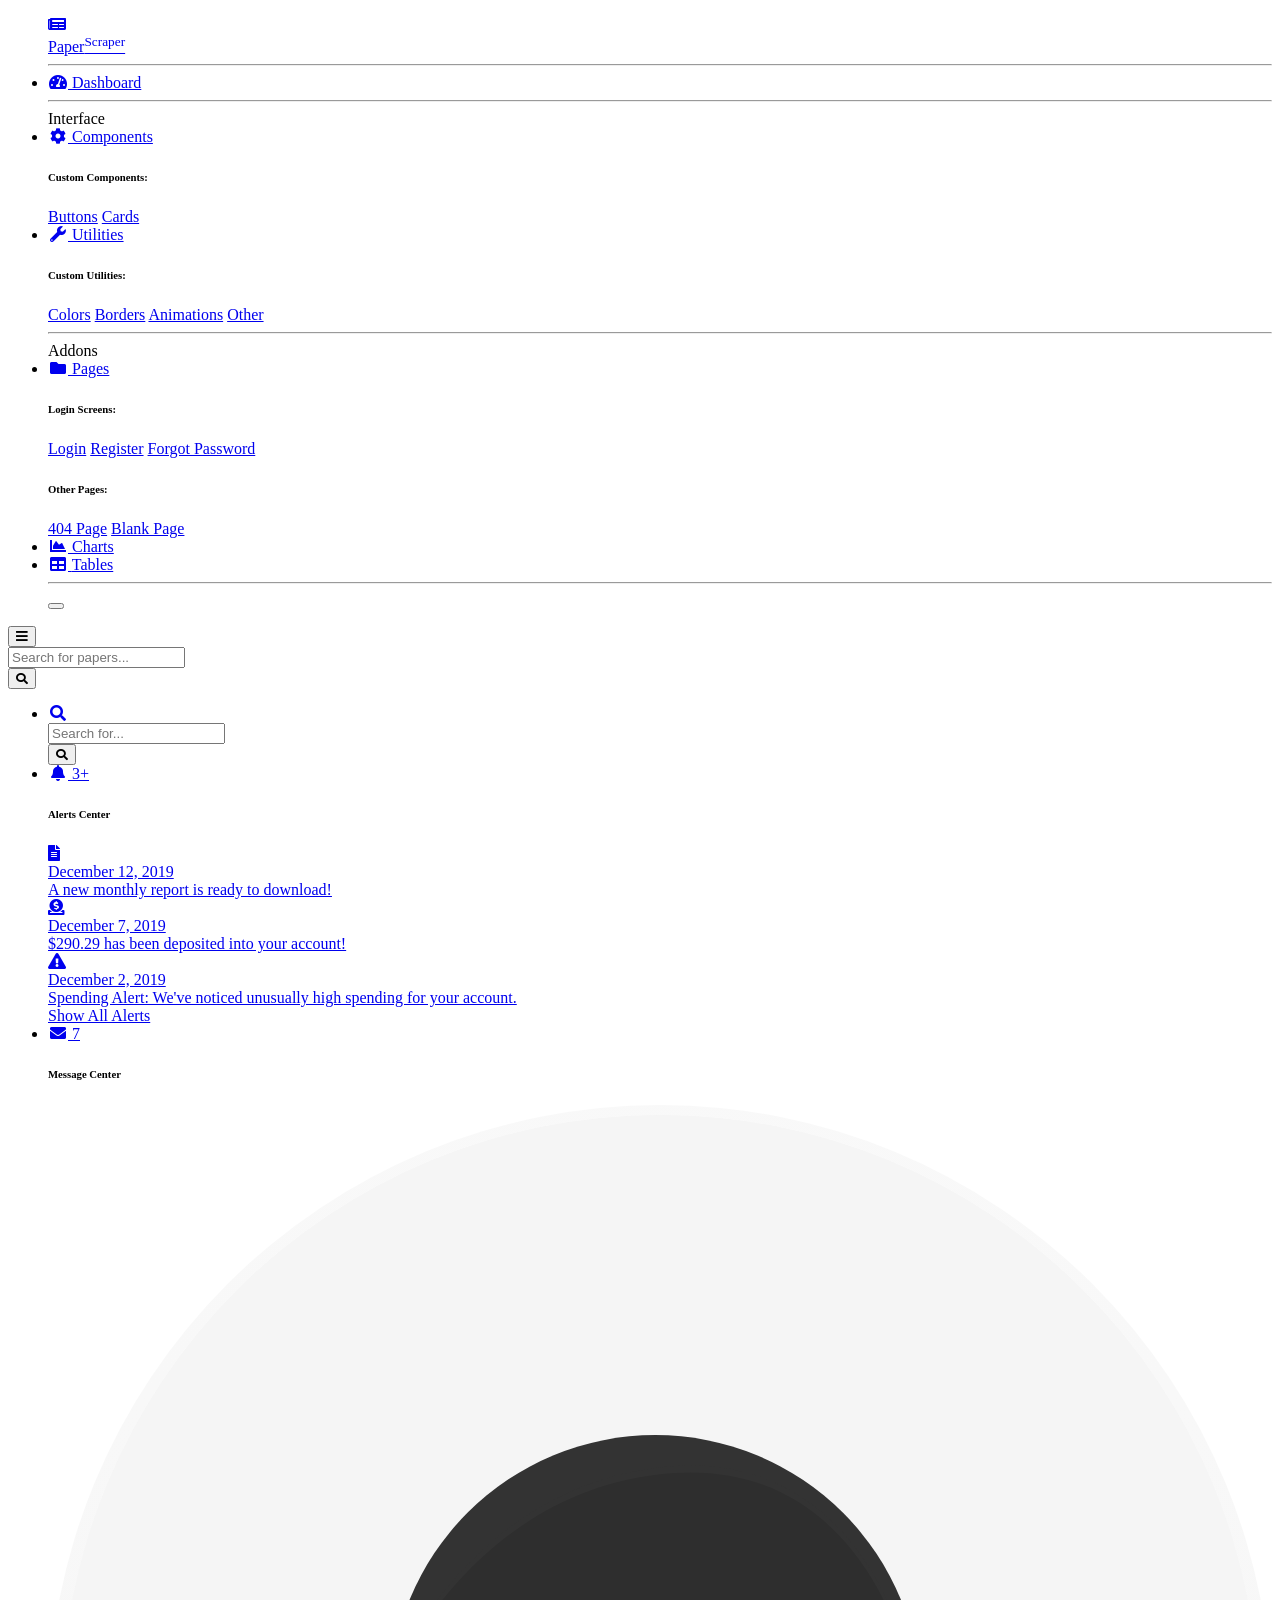
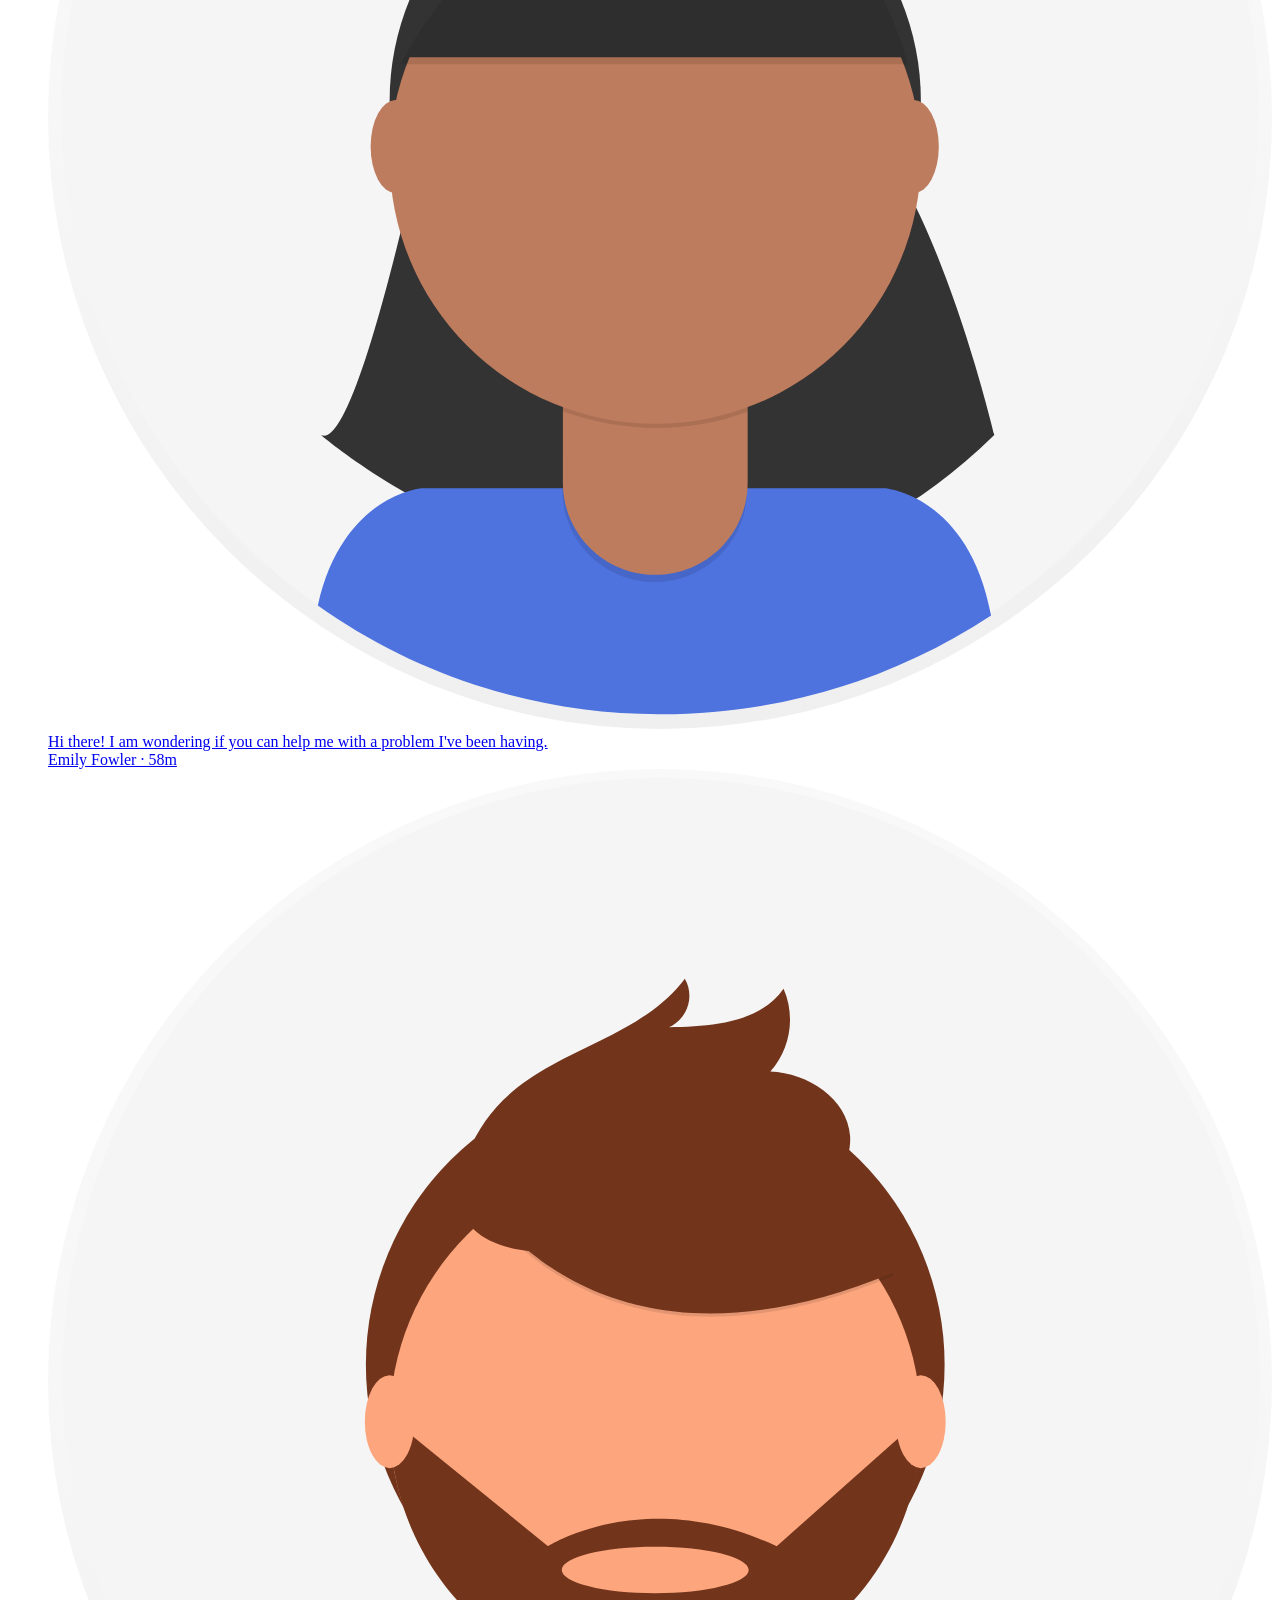
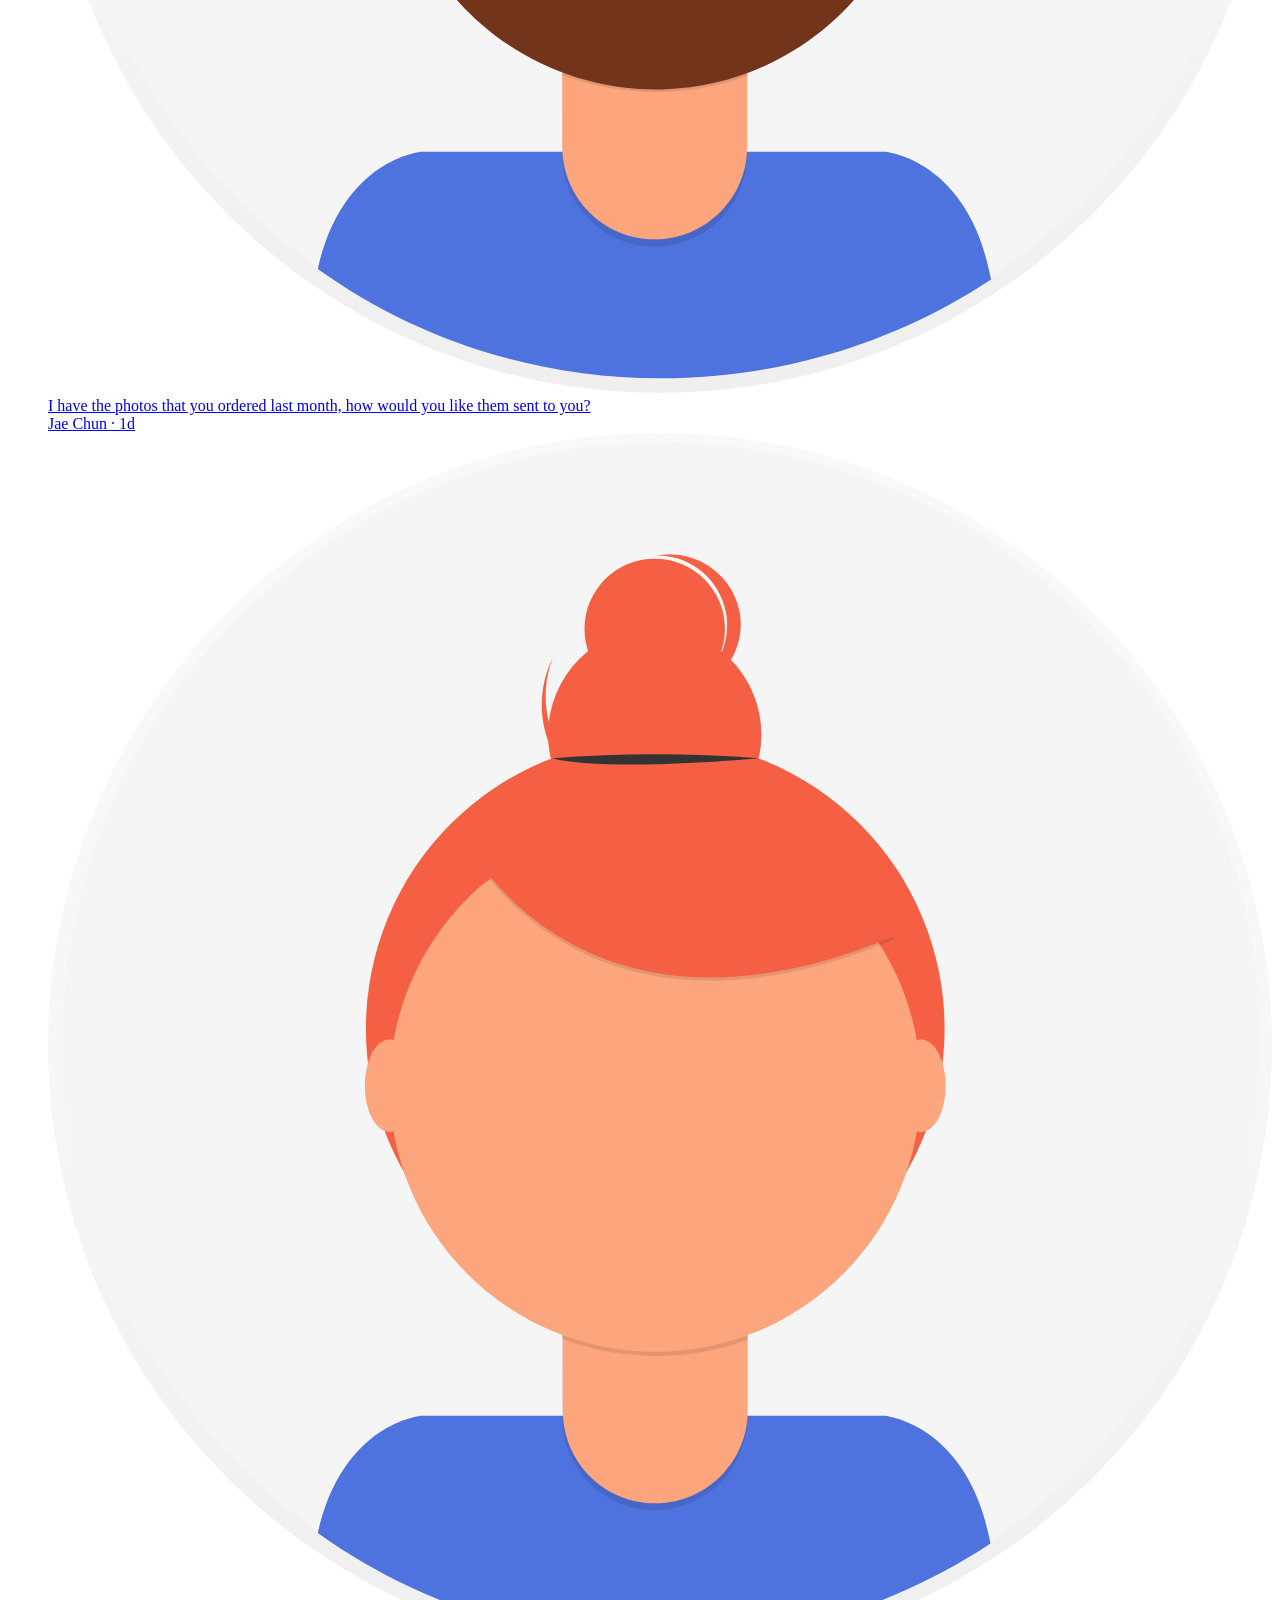
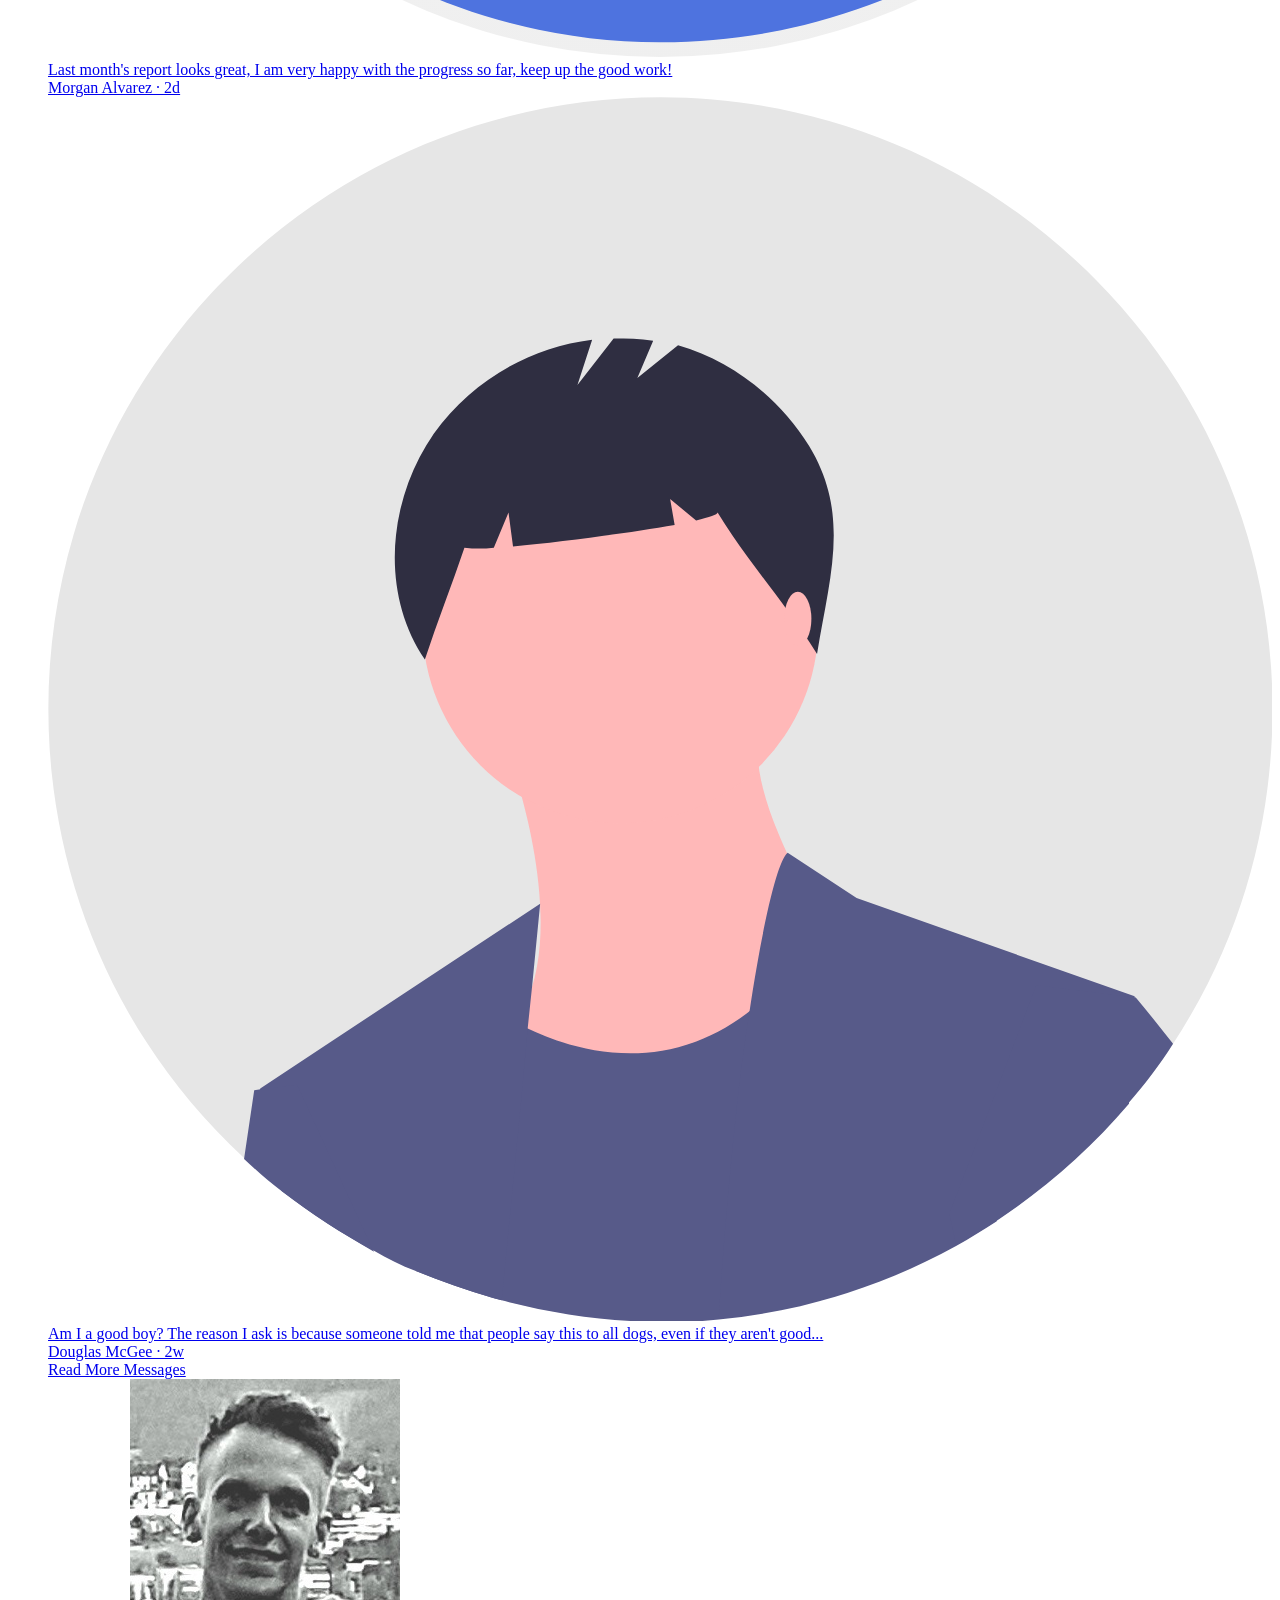
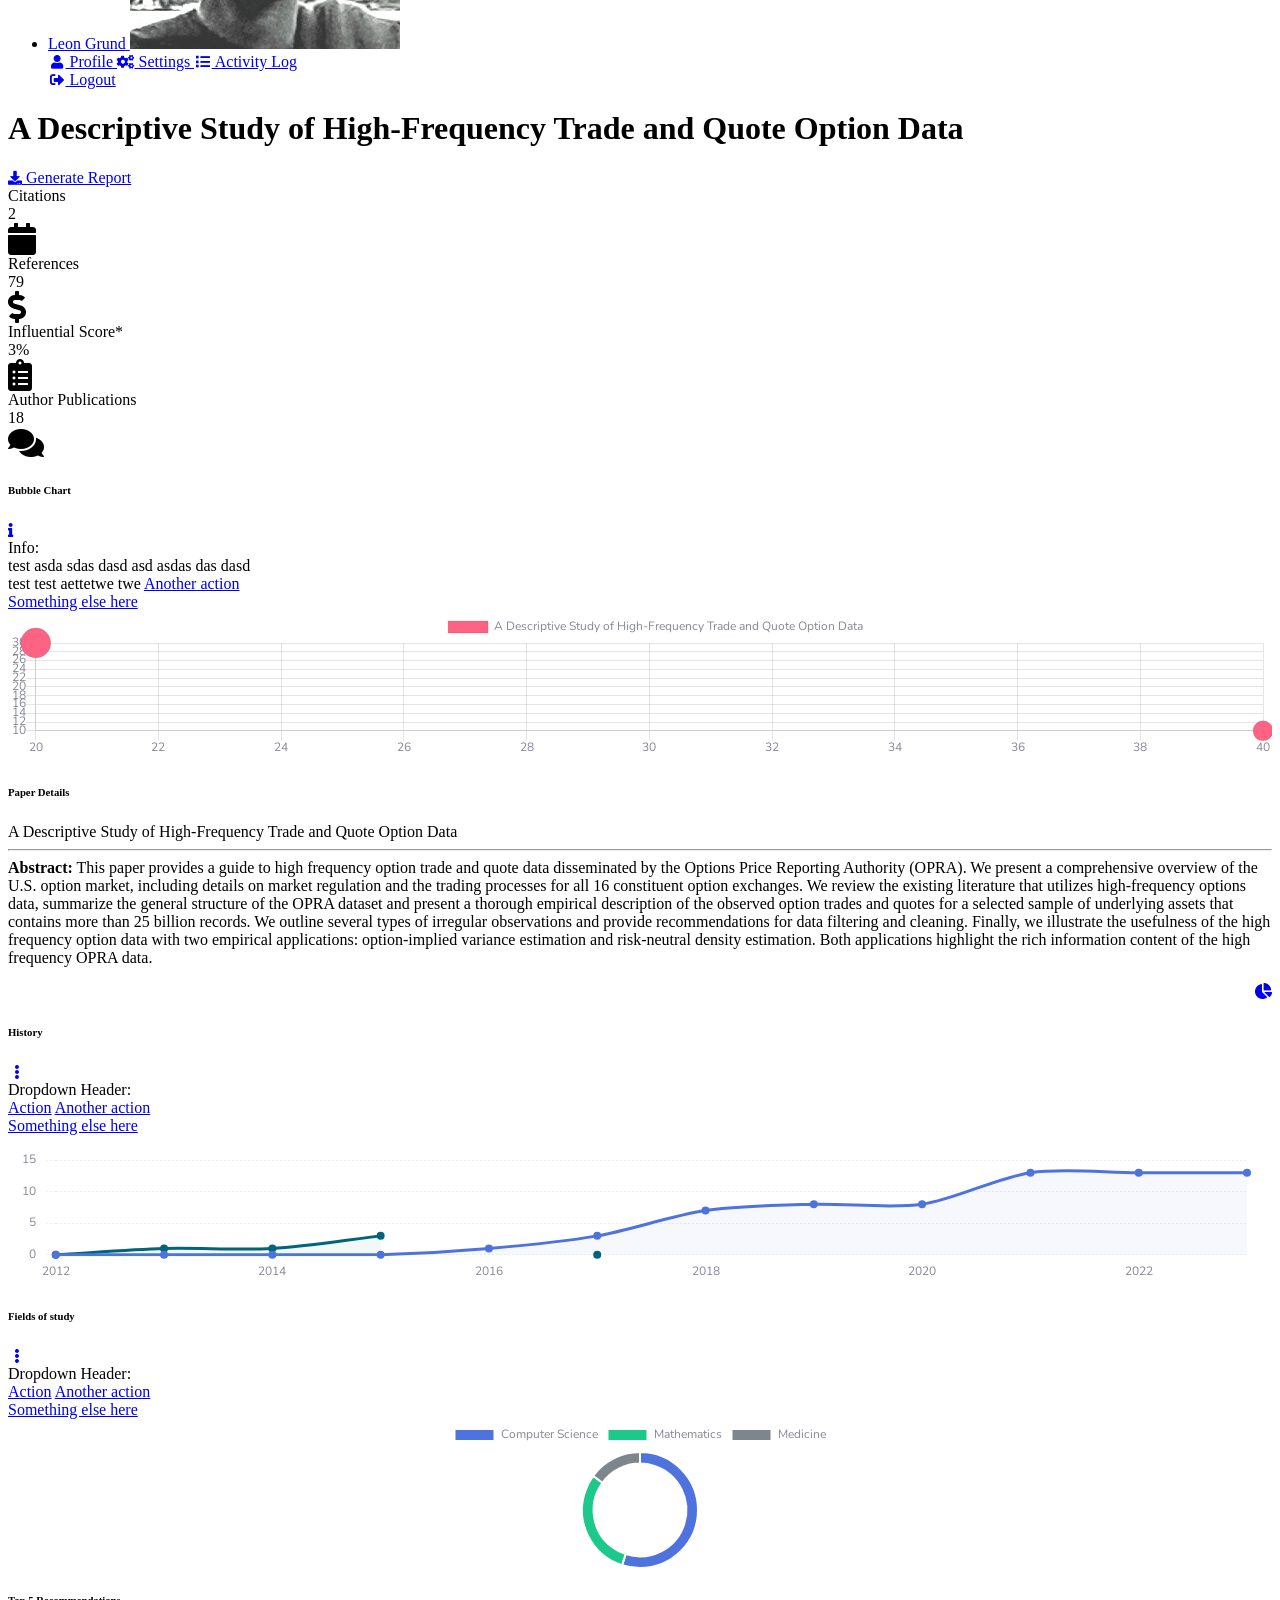
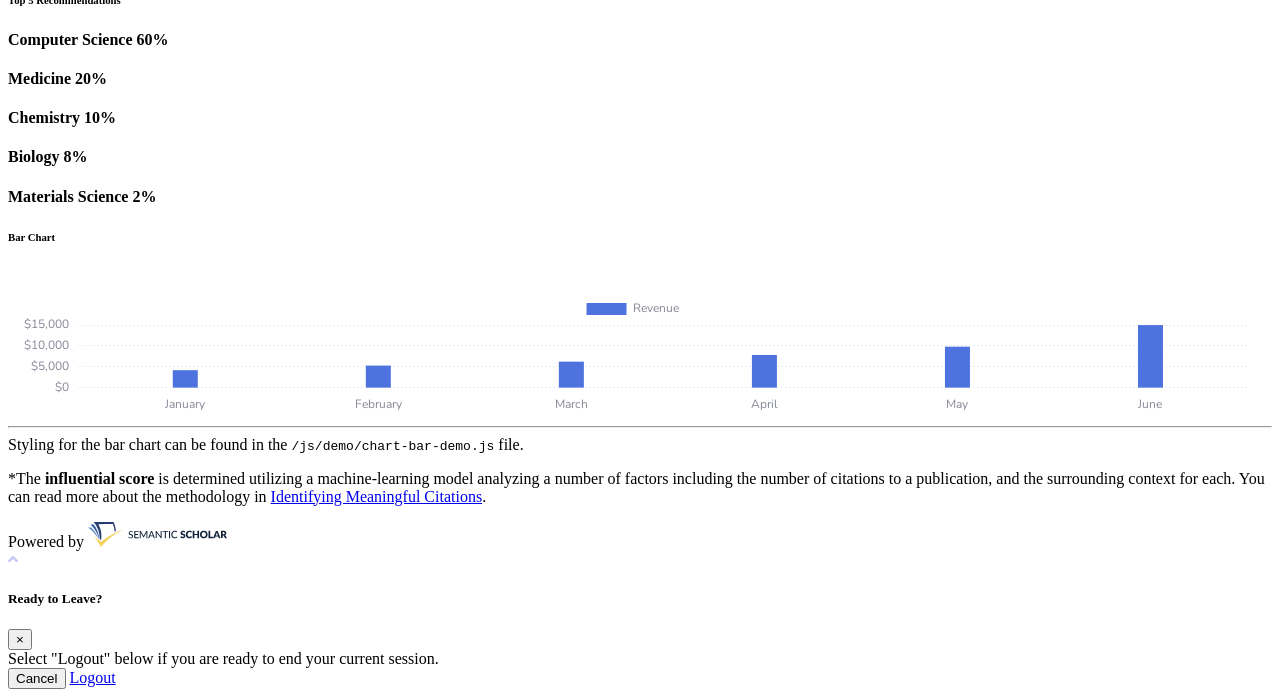
==== commit e9015cbb: "Renaming page title" ====
--- a/dash.html
+++ b/dash.html
@@ -9,7 +9,7 @@
     <meta name="description" content="">
     <meta name="author" content="">
 
-    <title>SB Admin 2 - Dashboard</title>
+    <title>PaperScraper</title>
 
     <!-- Custom fonts for this template-->
     <link href="vendor/fontawesome-free/css/all.min.css" rel="stylesheet" type="text/css">
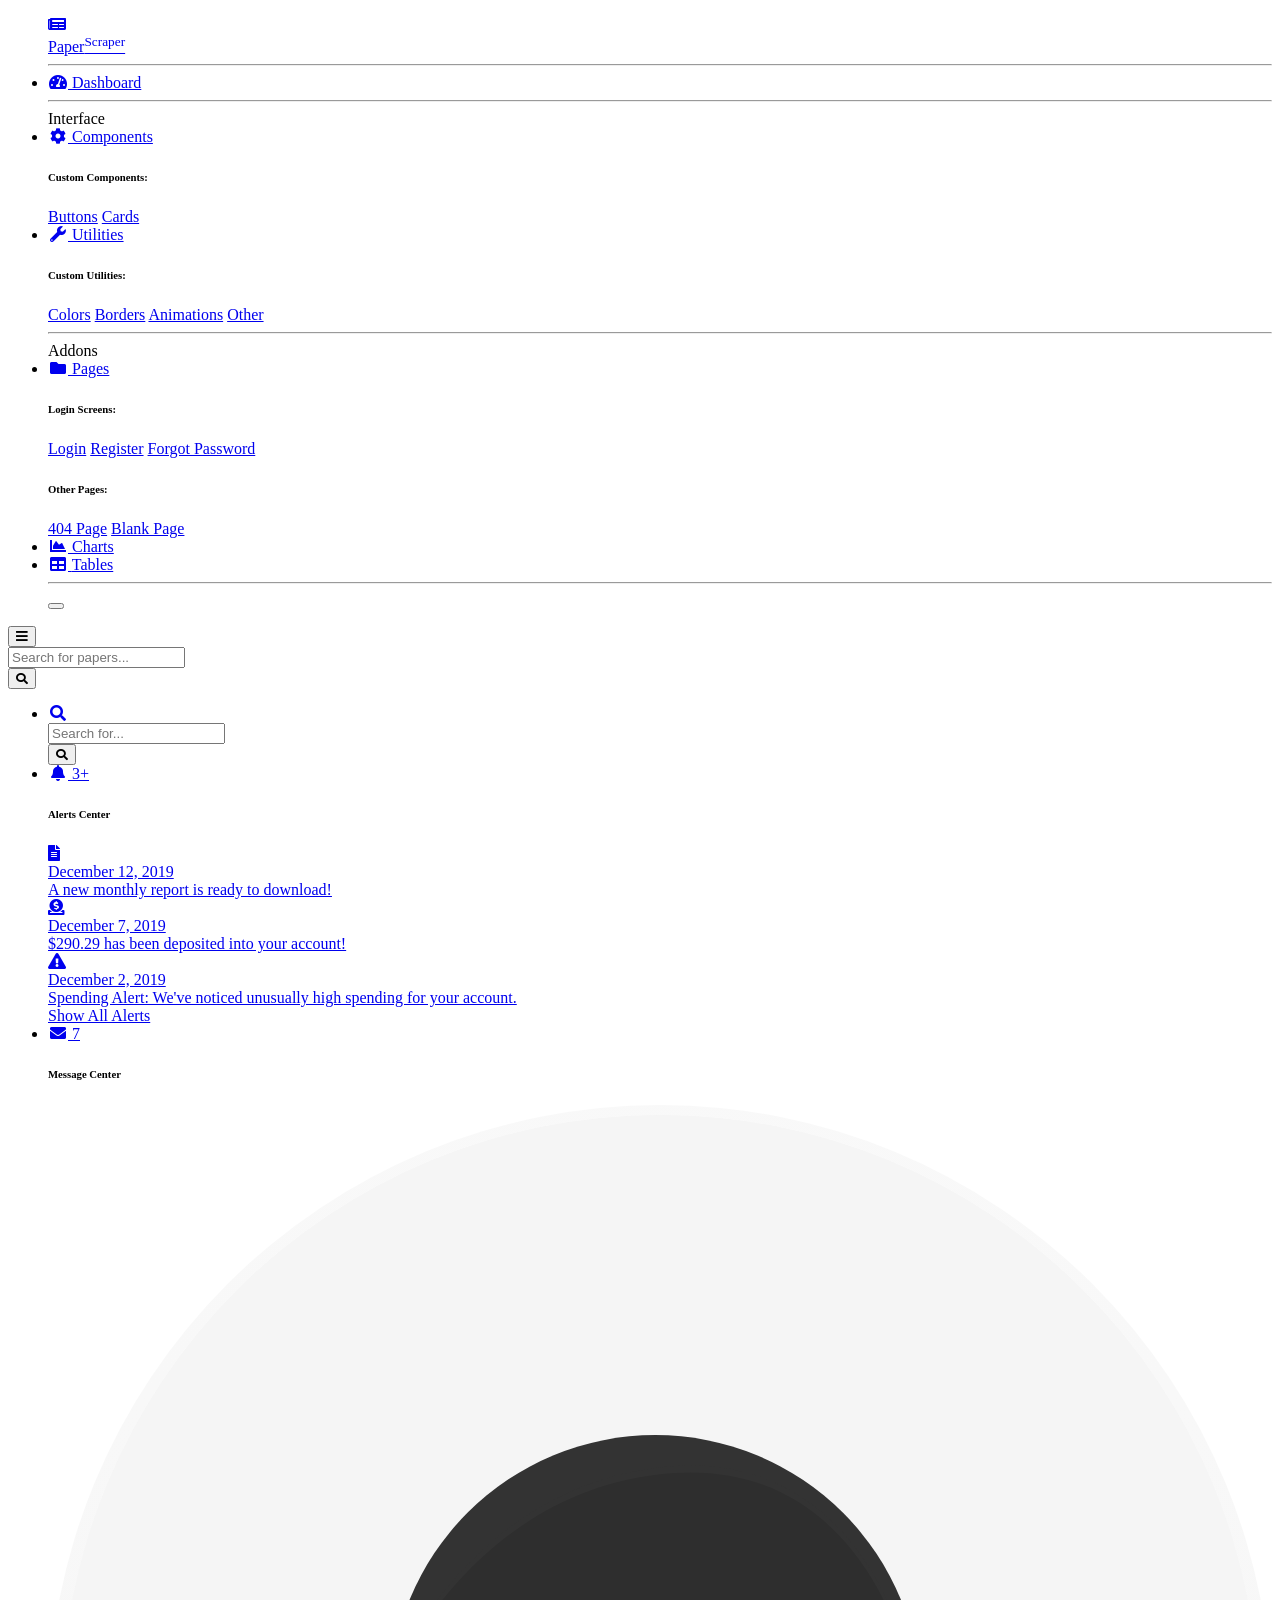
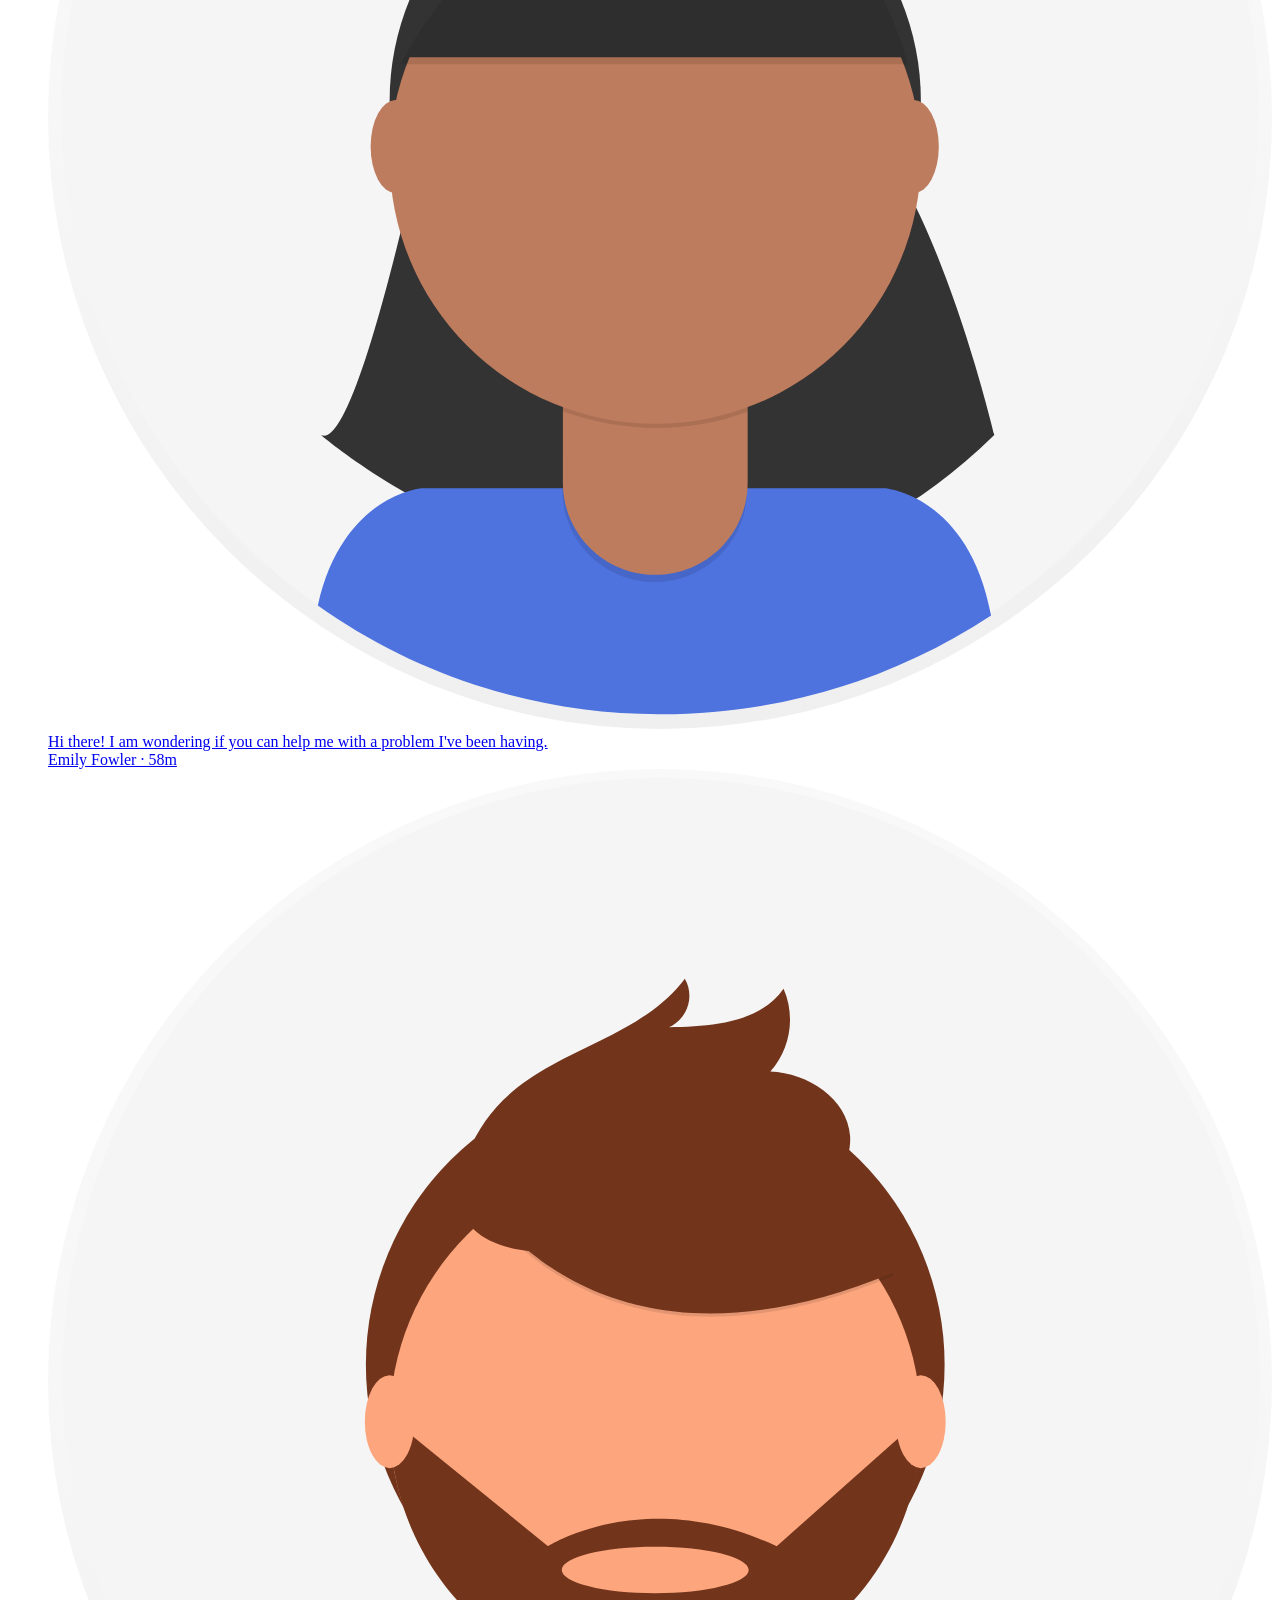
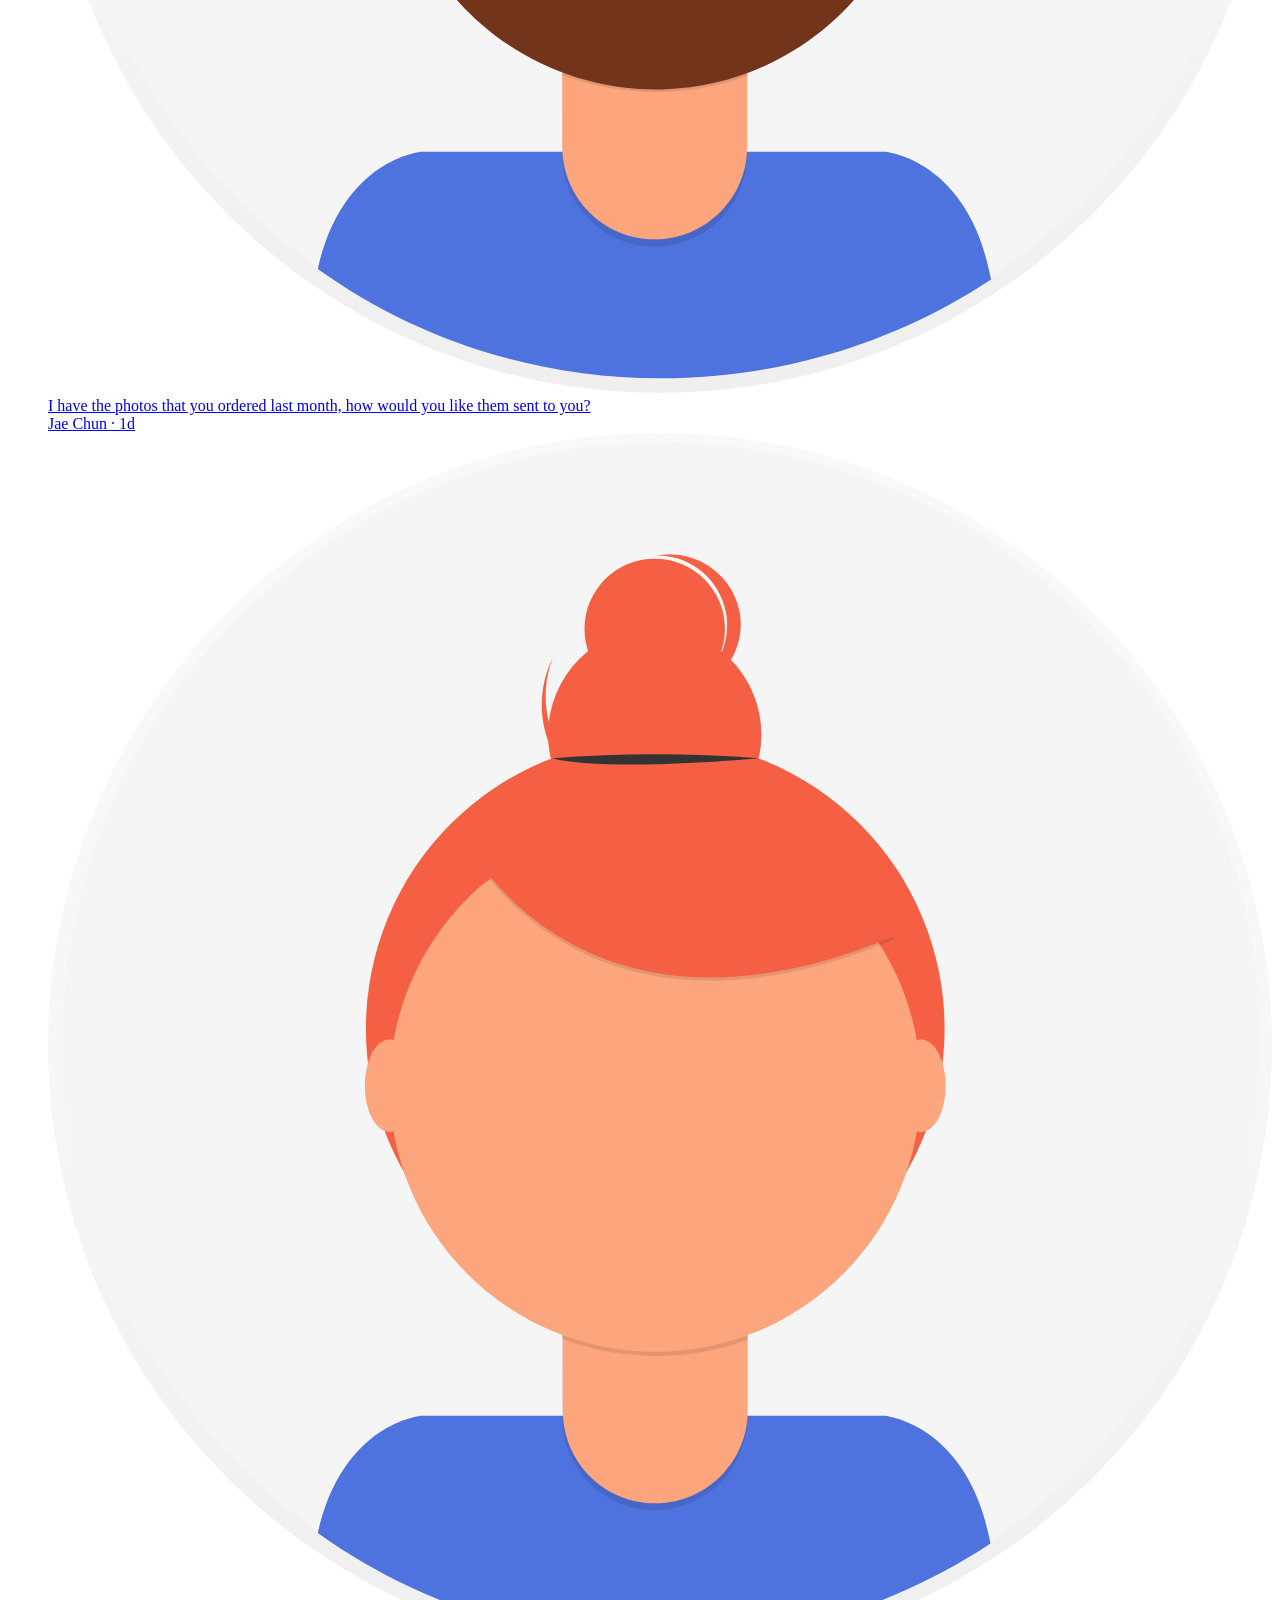
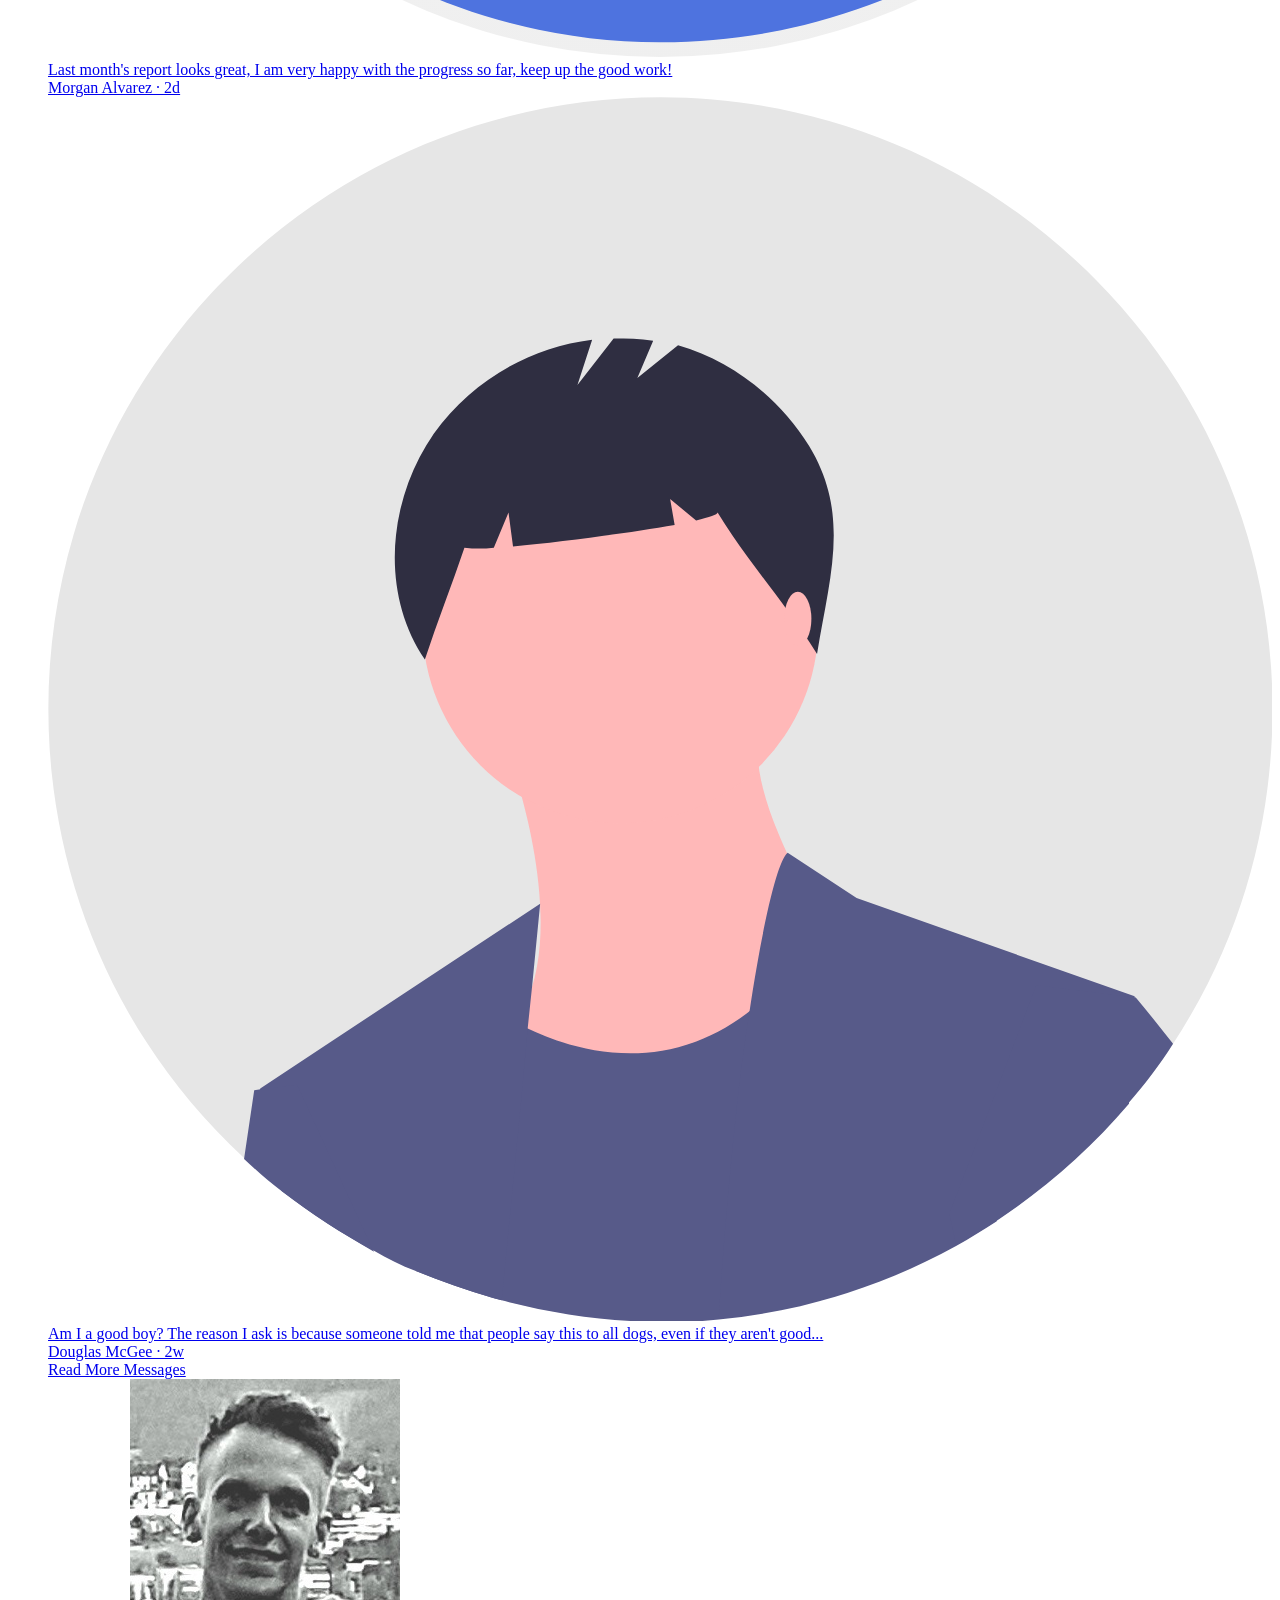
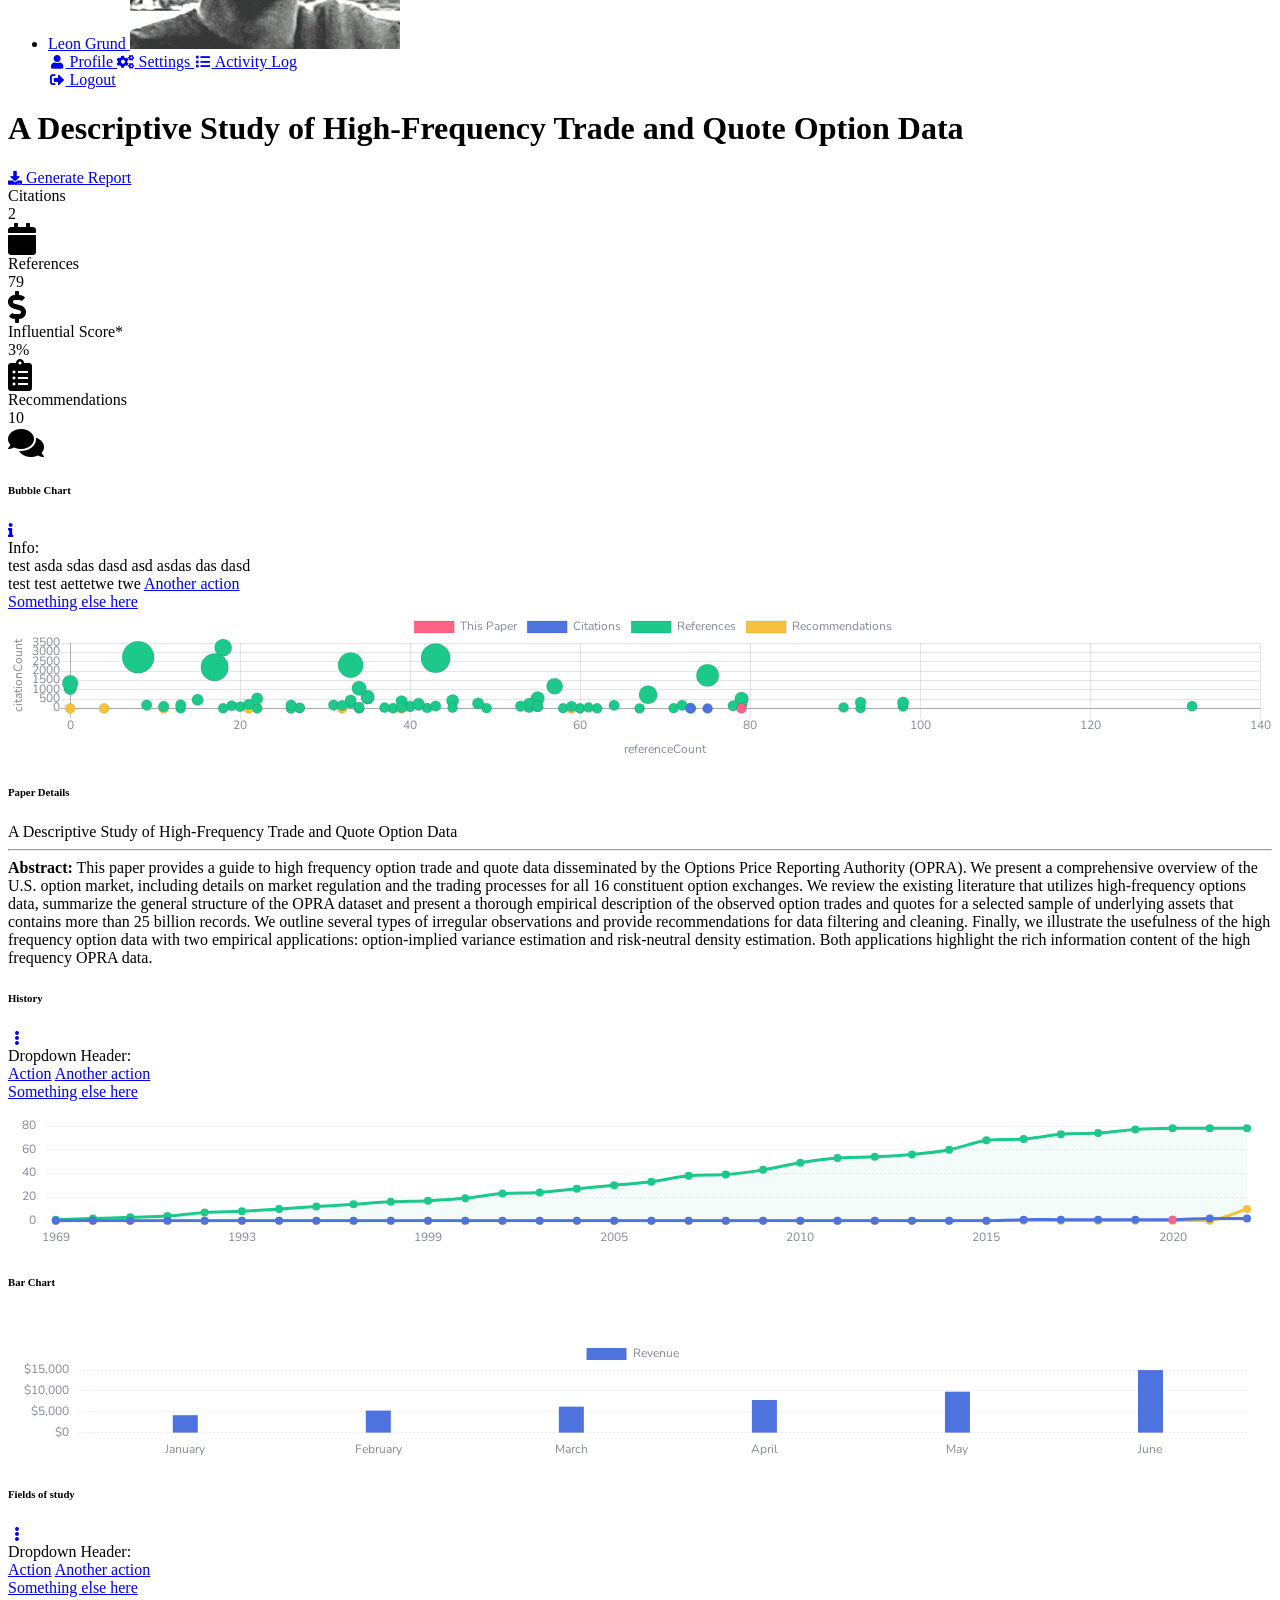
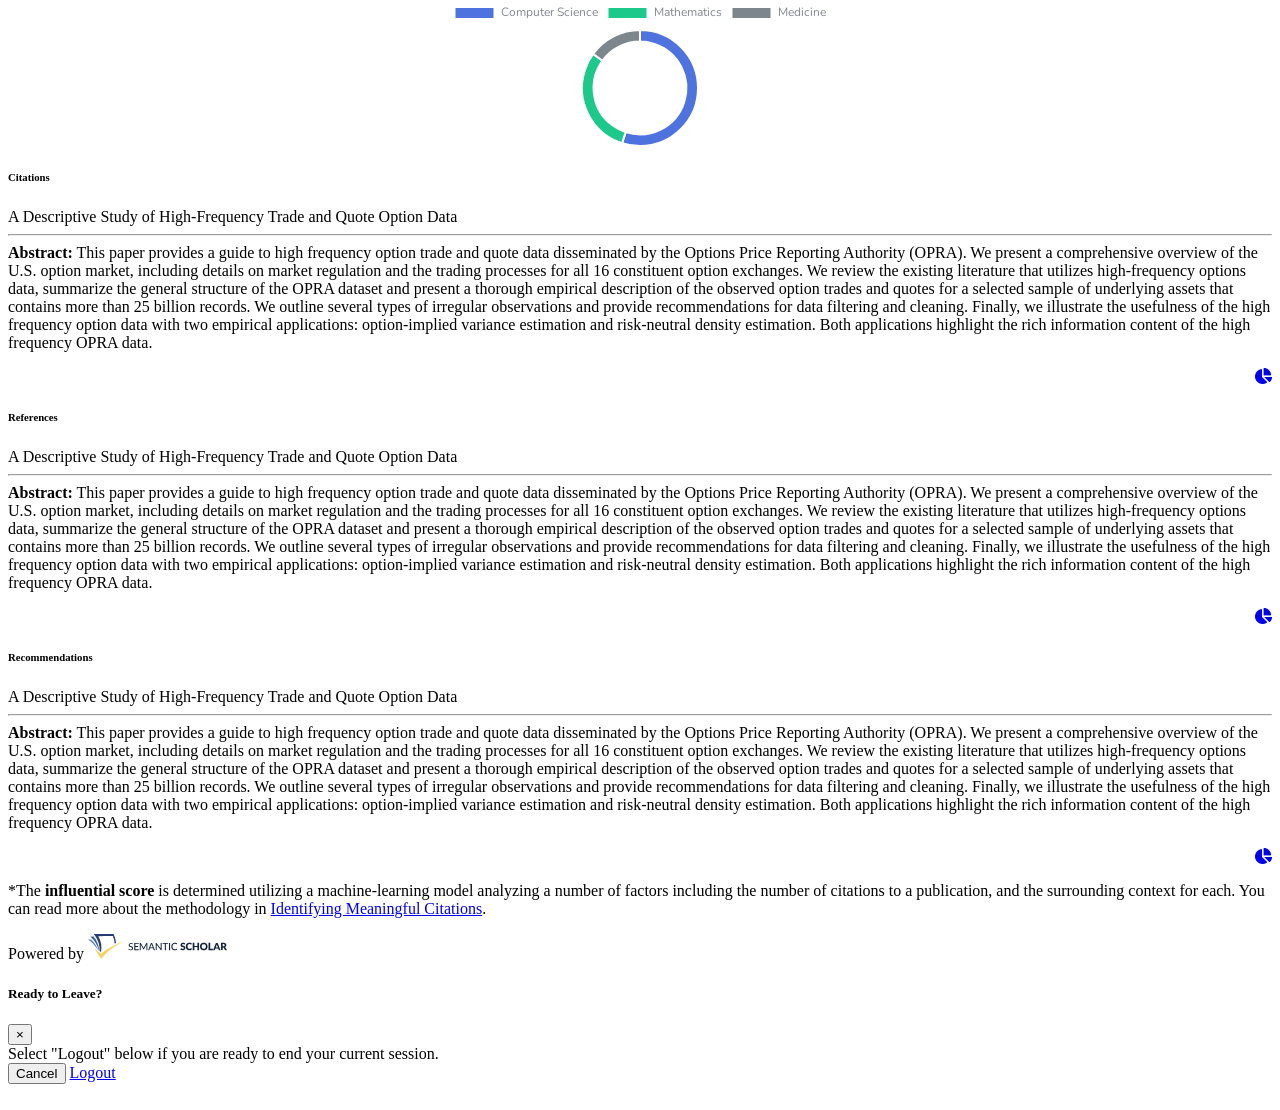
==== commit 115a6f0f: "Adding further dummy data in the bubble and line charts." ====
--- a/dash.html
+++ b/dash.html
@@ -448,8 +448,8 @@
                                     <div class="row no-gutters align-items-center">
                                         <div class="col mr-2">
                                             <div class="text-xs font-weight-bold text-warning text-uppercase mb-1">
-                                                Author Publications</div>
-                                            <div class="h3 mb-0 font-weight-bold text-gray-800">18</div>
+                                                Recommendations</div>
+                                            <div class="h3 mb-0 font-weight-bold text-gray-800">10</div>
                                         </div>
                                         <div class="col-auto">
                                             <i class="fas fa-comments fa-2x text-gray-300"></i>
@@ -511,11 +511,11 @@
                                     and provide recommendations for data filtering and cleaning. Finally, we illustrate the usefulness of the high
                                     frequency option data with two empirical applications: option-implied variance estimation and risk-neutral density
                                     estimation. Both applications highlight the rich information content of the high frequency OPRA data.
-                                    <p align="right">
-                                        <a href="dash.html" class="btn btn-primary btn-circle btn-sm" title="Generate charts for this paper.">
-                                            <i class="fas fa-chart-pie"></i>
-                                        </a>
-                                    </p>
+<!--                                    <p align="right">-->
+<!--                                        <a href="dash.html" class="btn btn-primary btn-circle btn-sm" title="Generate charts for this paper.">-->
+<!--                                            <i class="fas fa-chart-pie"></i>-->
+<!--                                        </a>-->
+<!--                                    </p>-->
                                 </div>
                             </div>
                         </div>
@@ -525,7 +525,7 @@
                     <div class="row">
 
                         <!-- Area Chart -->
-                        <div class="col-xl-8 col-lg-7">
+                        <div class="col-xl-4 col-lg-7">
                             <div class="card shadow mb-4">
                                 <!-- Card Header - Dropdown -->
                                 <div
@@ -550,6 +550,20 @@
                                 <div class="card-body">
                                     <div class="chart-area">
                                         <canvas id="myAreaChart"></canvas>
+                                    </div>
+                                </div>
+                            </div>
+                        </div>
+
+                        <!-- Bar Chart -->
+                        <div class="col-lg-4 mb-4">
+                            <div class="card shadow mb-4">
+                                <div class="card-header py-3">
+                                    <h6 class="m-0 font-weight-bold text-primary">Bar Chart</h6>
+                                </div>
+                                <div class="card-body">
+                                    <div class="chart-bar">
+                                        <canvas id="myBarChart"></canvas>
                                     </div>
                                 </div>
                             </div>
@@ -590,65 +604,126 @@
                     <!-- Content Row -->
                     <div class="row">
 
-                        <!-- Content Column -->
-                        <div class="col-lg-6 mb-4">
-
-                            <!-- Project Card Example -->
+<!--                        &lt;!&ndash; Content Column &ndash;&gt;-->
+<!--                        <div class="col-lg-6 mb-4">-->
+
+<!--                            &lt;!&ndash; Project Card Example &ndash;&gt;-->
+<!--                            <div class="card shadow mb-4">-->
+<!--                                <div class="card-header py-3">-->
+<!--                                    <h6 class="m-0 font-weight-bold text-primary">Top 5 Recommendations</h6>-->
+<!--                                </div>-->
+<!--                                <div class="card-body">-->
+<!--                                    <h4 class="small font-weight-bold">Computer Science <span-->
+<!--                                            class="float-right">60%</span></h4>-->
+<!--                                    <div class="progress mb-4">-->
+<!--                                        <div class="progress-bar bg-danger" role="progressbar" style="width: 60%"-->
+<!--                                            aria-valuenow="60" aria-valuemin="0" aria-valuemax="100"></div>-->
+<!--                                    </div>-->
+<!--                                    <h4 class="small font-weight-bold">Medicine <span-->
+<!--                                            class="float-right">20%</span></h4>-->
+<!--                                    <div class="progress mb-4">-->
+<!--                                        <div class="progress-bar bg-warning" role="progressbar" style="width: 20%"-->
+<!--                                            aria-valuenow="20" aria-valuemin="0" aria-valuemax="100"></div>-->
+<!--                                    </div>-->
+<!--                                    <h4 class="small font-weight-bold">Chemistry <span-->
+<!--                                            class="float-right">10%</span></h4>-->
+<!--                                    <div class="progress mb-4">-->
+<!--                                        <div class="progress-bar" role="progressbar" style="width: 10%"-->
+<!--                                            aria-valuenow="10" aria-valuemin="0" aria-valuemax="100"></div>-->
+<!--                                    </div>-->
+<!--                                    <h4 class="small font-weight-bold">Biology <span-->
+<!--                                            class="float-right">8%</span></h4>-->
+<!--                                    <div class="progress mb-4">-->
+<!--                                        <div class="progress-bar bg-info" role="progressbar" style="width: 8%"-->
+<!--                                            aria-valuenow="8" aria-valuemin="0" aria-valuemax="100"></div>-->
+<!--                                    </div>-->
+<!--                                    <h4 class="small font-weight-bold">Materials Science <span-->
+<!--                                            class="float-right">2%</span></h4>-->
+<!--                                    <div class="progress">-->
+<!--                                        <div class="progress-bar bg-success" role="progressbar" style="width: 2%"-->
+<!--                                            aria-valuenow="2" aria-valuemin="0" aria-valuemax="100"></div>-->
+<!--                                    </div>-->
+<!--                                </div>-->
+<!--                            </div>-->
+<!--                        </div>-->
+
+                        <!-- Citations -->
+                        <div class="col-xl-4 col-lg-7">
                             <div class="card shadow mb-4">
                                 <div class="card-header py-3">
-                                    <h6 class="m-0 font-weight-bold text-primary">Top 5 Recommendations</h6>
-                                </div>
-                                <div class="card-body">
-                                    <h4 class="small font-weight-bold">Computer Science <span
-                                            class="float-right">60%</span></h4>
-                                    <div class="progress mb-4">
-                                        <div class="progress-bar bg-danger" role="progressbar" style="width: 60%"
-                                            aria-valuenow="60" aria-valuemin="0" aria-valuemax="100"></div>
-                                    </div>
-                                    <h4 class="small font-weight-bold">Medicine <span
-                                            class="float-right">20%</span></h4>
-                                    <div class="progress mb-4">
-                                        <div class="progress-bar bg-warning" role="progressbar" style="width: 20%"
-                                            aria-valuenow="20" aria-valuemin="0" aria-valuemax="100"></div>
-                                    </div>
-                                    <h4 class="small font-weight-bold">Chemistry <span
-                                            class="float-right">10%</span></h4>
-                                    <div class="progress mb-4">
-                                        <div class="progress-bar" role="progressbar" style="width: 10%"
-                                            aria-valuenow="10" aria-valuemin="0" aria-valuemax="100"></div>
-                                    </div>
-                                    <h4 class="small font-weight-bold">Biology <span
-                                            class="float-right">8%</span></h4>
-                                    <div class="progress mb-4">
-                                        <div class="progress-bar bg-info" role="progressbar" style="width: 8%"
-                                            aria-valuenow="8" aria-valuemin="0" aria-valuemax="100"></div>
-                                    </div>
-                                    <h4 class="small font-weight-bold">Materials Science <span
-                                            class="float-right">2%</span></h4>
-                                    <div class="progress">
-                                        <div class="progress-bar bg-success" role="progressbar" style="width: 2%"
-                                            aria-valuenow="2" aria-valuemin="0" aria-valuemax="100"></div>
-                                    </div>
-                                </div>
-                            </div>
-
-                        </div>
-
-                        <div class="col-lg-6 mb-4">
-
-
-                            <!-- Bar Chart -->
+                                    <h6 class="m-0 font-weight-bold text-primary">Citations</h6>
+                                </div>
+                                <div class="card-body text-xs">
+                                    <h10 class="m-0 font-weight-bold text-primary">A Descriptive Study of High-Frequency Trade and Quote Option Data</h10>
+                                    <hr class="hr" />
+                                    <b>Abstract:</b> This paper provides a guide to high frequency option trade and quote data disseminated by the Options Price
+                                    Reporting Authority (OPRA). We present a comprehensive overview of the U.S. option market, including details
+                                    on market regulation and the trading processes for all 16 constituent option exchanges. We review the existing
+                                    literature that utilizes high-frequency options data, summarize the general structure of the OPRA dataset and
+                                    present a thorough empirical description of the observed option trades and quotes for a selected sample of
+                                    underlying assets that contains more than 25 billion records. We outline several types of irregular observations
+                                    and provide recommendations for data filtering and cleaning. Finally, we illustrate the usefulness of the high
+                                    frequency option data with two empirical applications: option-implied variance estimation and risk-neutral density
+                                    estimation. Both applications highlight the rich information content of the high frequency OPRA data.
+                                    <p align="right">
+                                        <a href="dash.html" class="btn btn-primary btn-circle btn-sm" title="Generate charts for this paper.">
+                                            <i class="fas fa-chart-pie"></i>
+                                        </a>
+                                    </p>
+                                </div>
+                            </div>
+                        </div>
+
+                        <!-- References -->
+                        <div class="col-xl-4 col-lg-7">
                             <div class="card shadow mb-4">
                                 <div class="card-header py-3">
-                                    <h6 class="m-0 font-weight-bold text-primary">Bar Chart</h6>
-                                </div>
-                                <div class="card-body">
-                                    <div class="chart-bar">
-                                        <canvas id="myBarChart"></canvas>
-                                    </div>
-                                    <hr>
-                                    Styling for the bar chart can be found in the
-                                    <code>/js/demo/chart-bar-demo.js</code> file.
+                                    <h6 class="m-0 font-weight-bold text-primary">References</h6>
+                                </div>
+                                <div class="card-body text-xs">
+                                    <h10 class="m-0 font-weight-bold text-primary">A Descriptive Study of High-Frequency Trade and Quote Option Data</h10>
+                                    <hr class="hr" />
+                                    <b>Abstract:</b> This paper provides a guide to high frequency option trade and quote data disseminated by the Options Price
+                                    Reporting Authority (OPRA). We present a comprehensive overview of the U.S. option market, including details
+                                    on market regulation and the trading processes for all 16 constituent option exchanges. We review the existing
+                                    literature that utilizes high-frequency options data, summarize the general structure of the OPRA dataset and
+                                    present a thorough empirical description of the observed option trades and quotes for a selected sample of
+                                    underlying assets that contains more than 25 billion records. We outline several types of irregular observations
+                                    and provide recommendations for data filtering and cleaning. Finally, we illustrate the usefulness of the high
+                                    frequency option data with two empirical applications: option-implied variance estimation and risk-neutral density
+                                    estimation. Both applications highlight the rich information content of the high frequency OPRA data.
+                                    <p align="right">
+                                        <a href="dash.html" class="btn btn-primary btn-circle btn-sm" title="Generate charts for this paper.">
+                                            <i class="fas fa-chart-pie"></i>
+                                        </a>
+                                    </p>
+                                </div>
+                            </div>
+                        </div>
+
+                        <!-- Recommendations -->
+                        <div class="col-xl-4 col-lg-7">
+                            <div class="card shadow mb-4">
+                                <div class="card-header py-3">
+                                    <h6 class="m-0 font-weight-bold text-primary">Recommendations</h6>
+                                </div>
+                                <div class="card-body text-xs">
+                                    <h10 class="m-0 font-weight-bold text-primary">A Descriptive Study of High-Frequency Trade and Quote Option Data</h10>
+                                    <hr class="hr" />
+                                    <b>Abstract:</b> This paper provides a guide to high frequency option trade and quote data disseminated by the Options Price
+                                    Reporting Authority (OPRA). We present a comprehensive overview of the U.S. option market, including details
+                                    on market regulation and the trading processes for all 16 constituent option exchanges. We review the existing
+                                    literature that utilizes high-frequency options data, summarize the general structure of the OPRA dataset and
+                                    present a thorough empirical description of the observed option trades and quotes for a selected sample of
+                                    underlying assets that contains more than 25 billion records. We outline several types of irregular observations
+                                    and provide recommendations for data filtering and cleaning. Finally, we illustrate the usefulness of the high
+                                    frequency option data with two empirical applications: option-implied variance estimation and risk-neutral density
+                                    estimation. Both applications highlight the rich information content of the high frequency OPRA data.
+                                    <p align="right">
+                                        <a href="dash.html" class="btn btn-primary btn-circle btn-sm" title="Generate charts for this paper.">
+                                            <i class="fas fa-chart-pie"></i>
+                                        </a>
+                                    </p>
                                 </div>
                             </div>
                         </div>
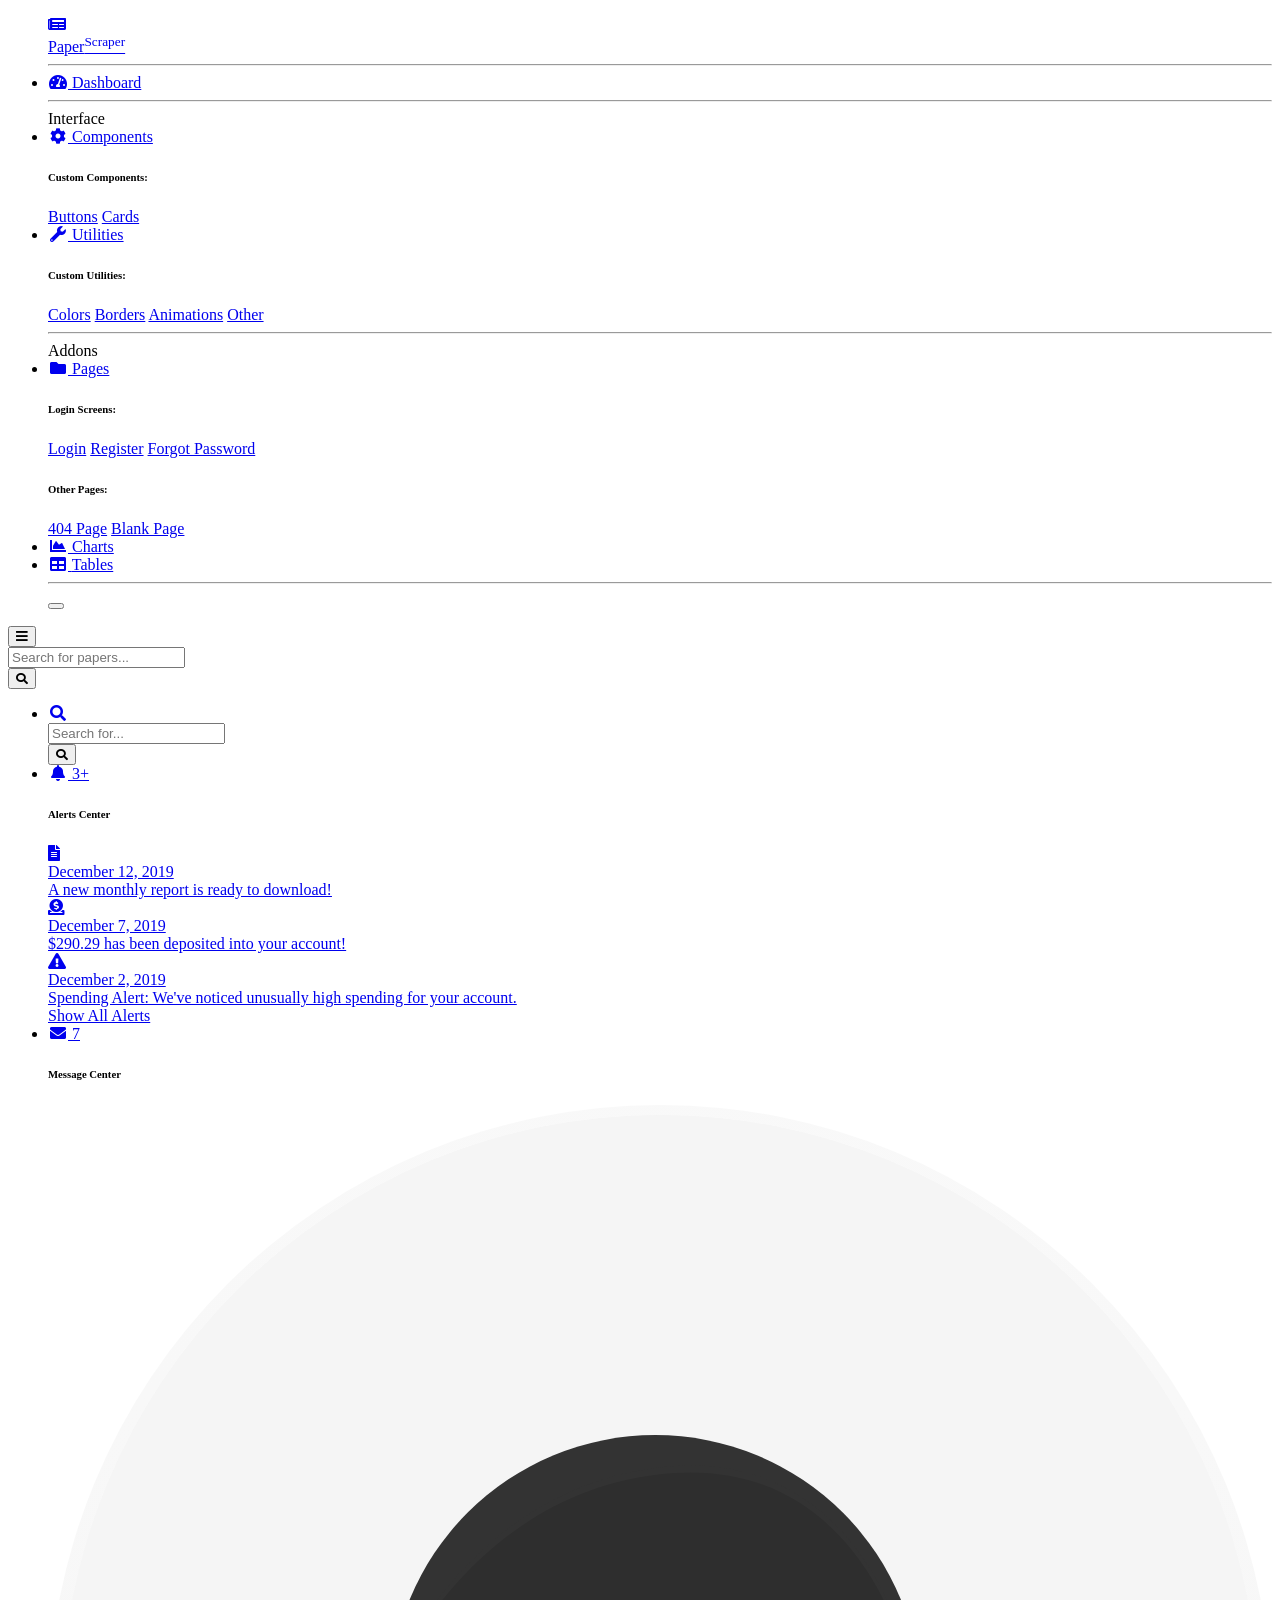
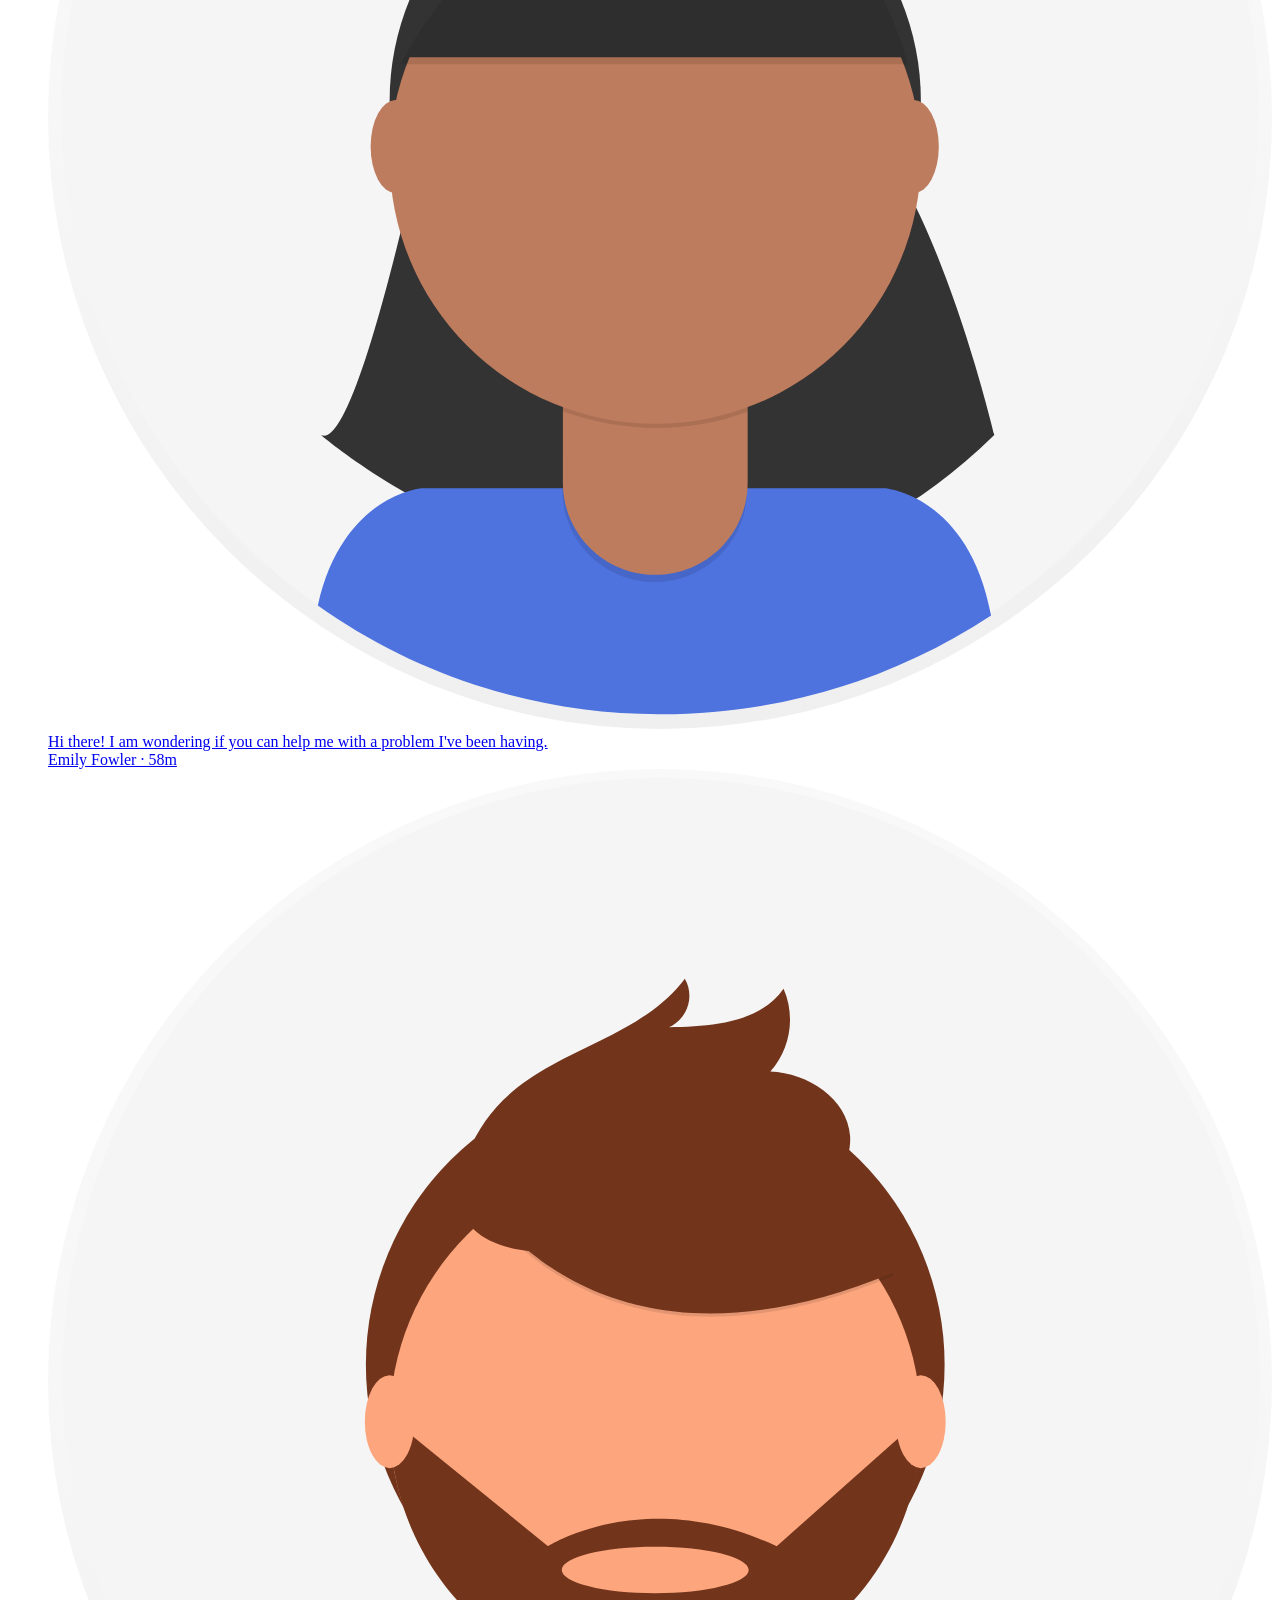
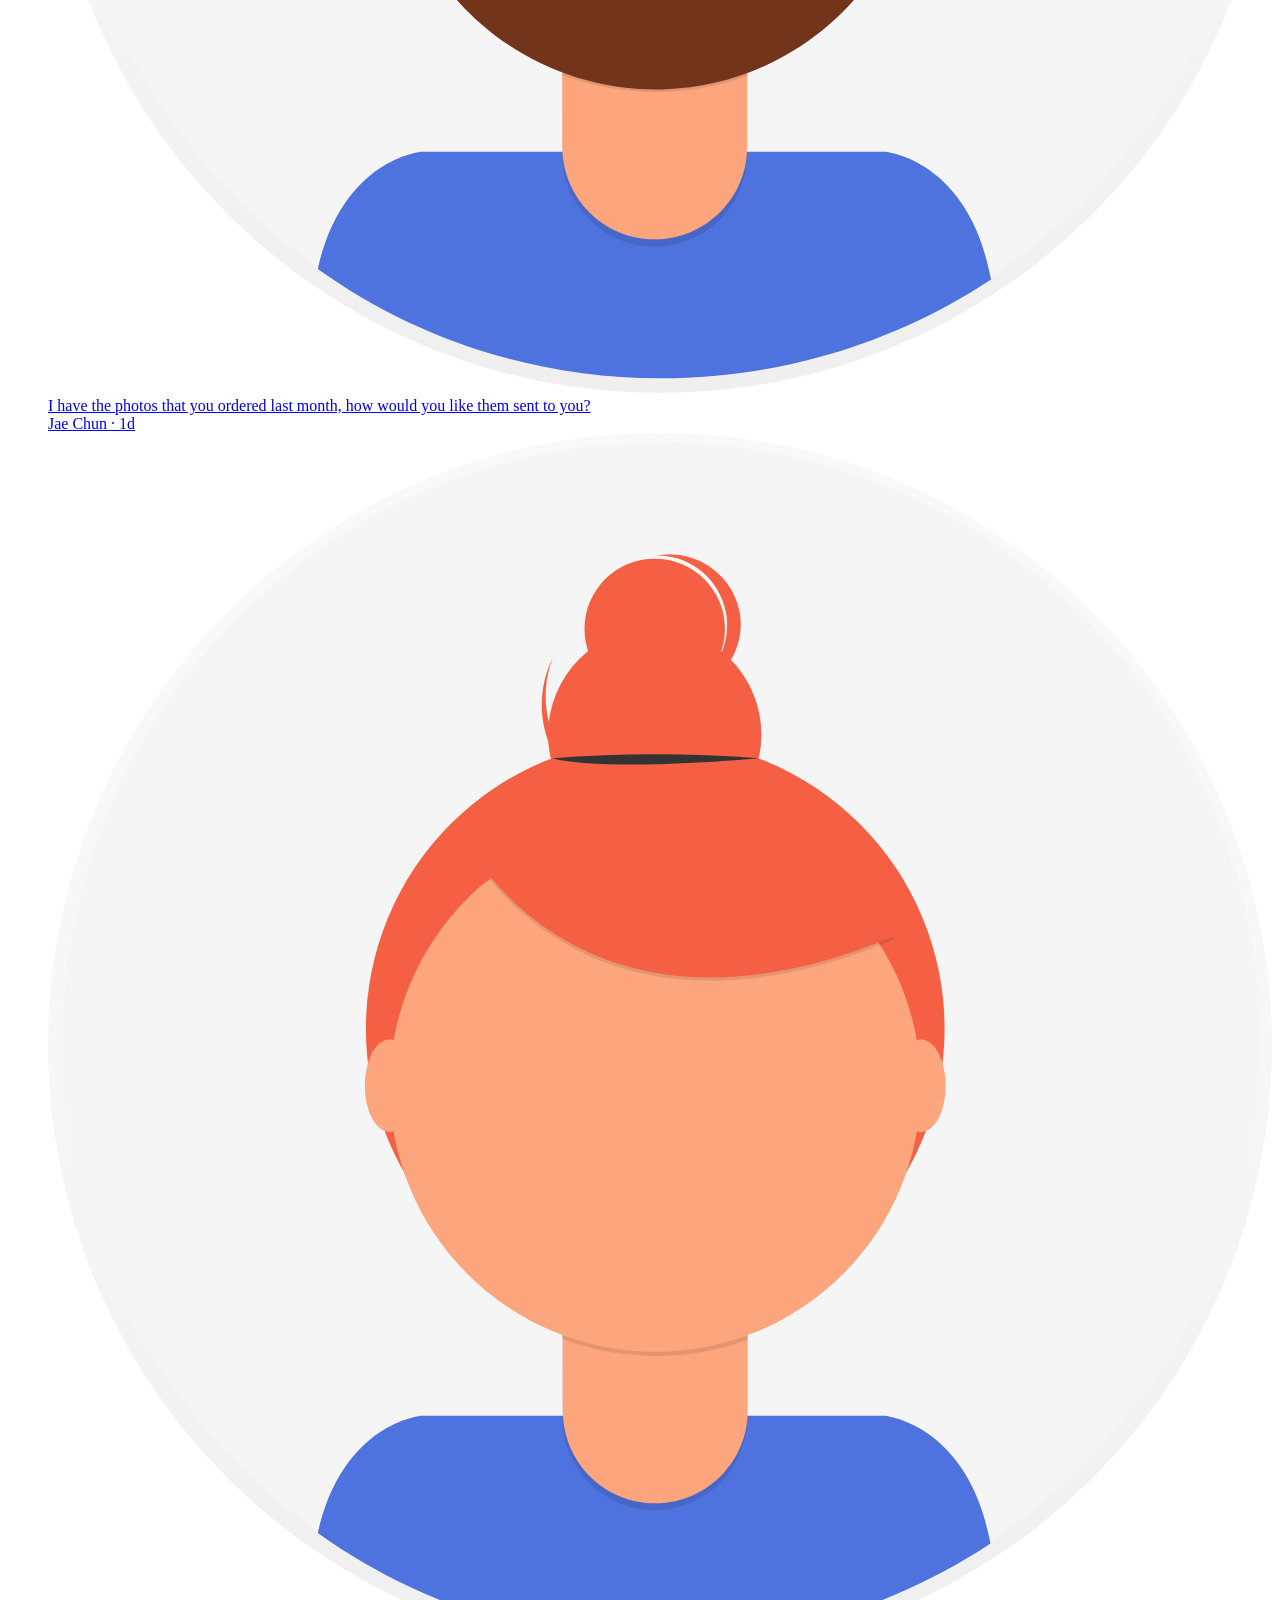
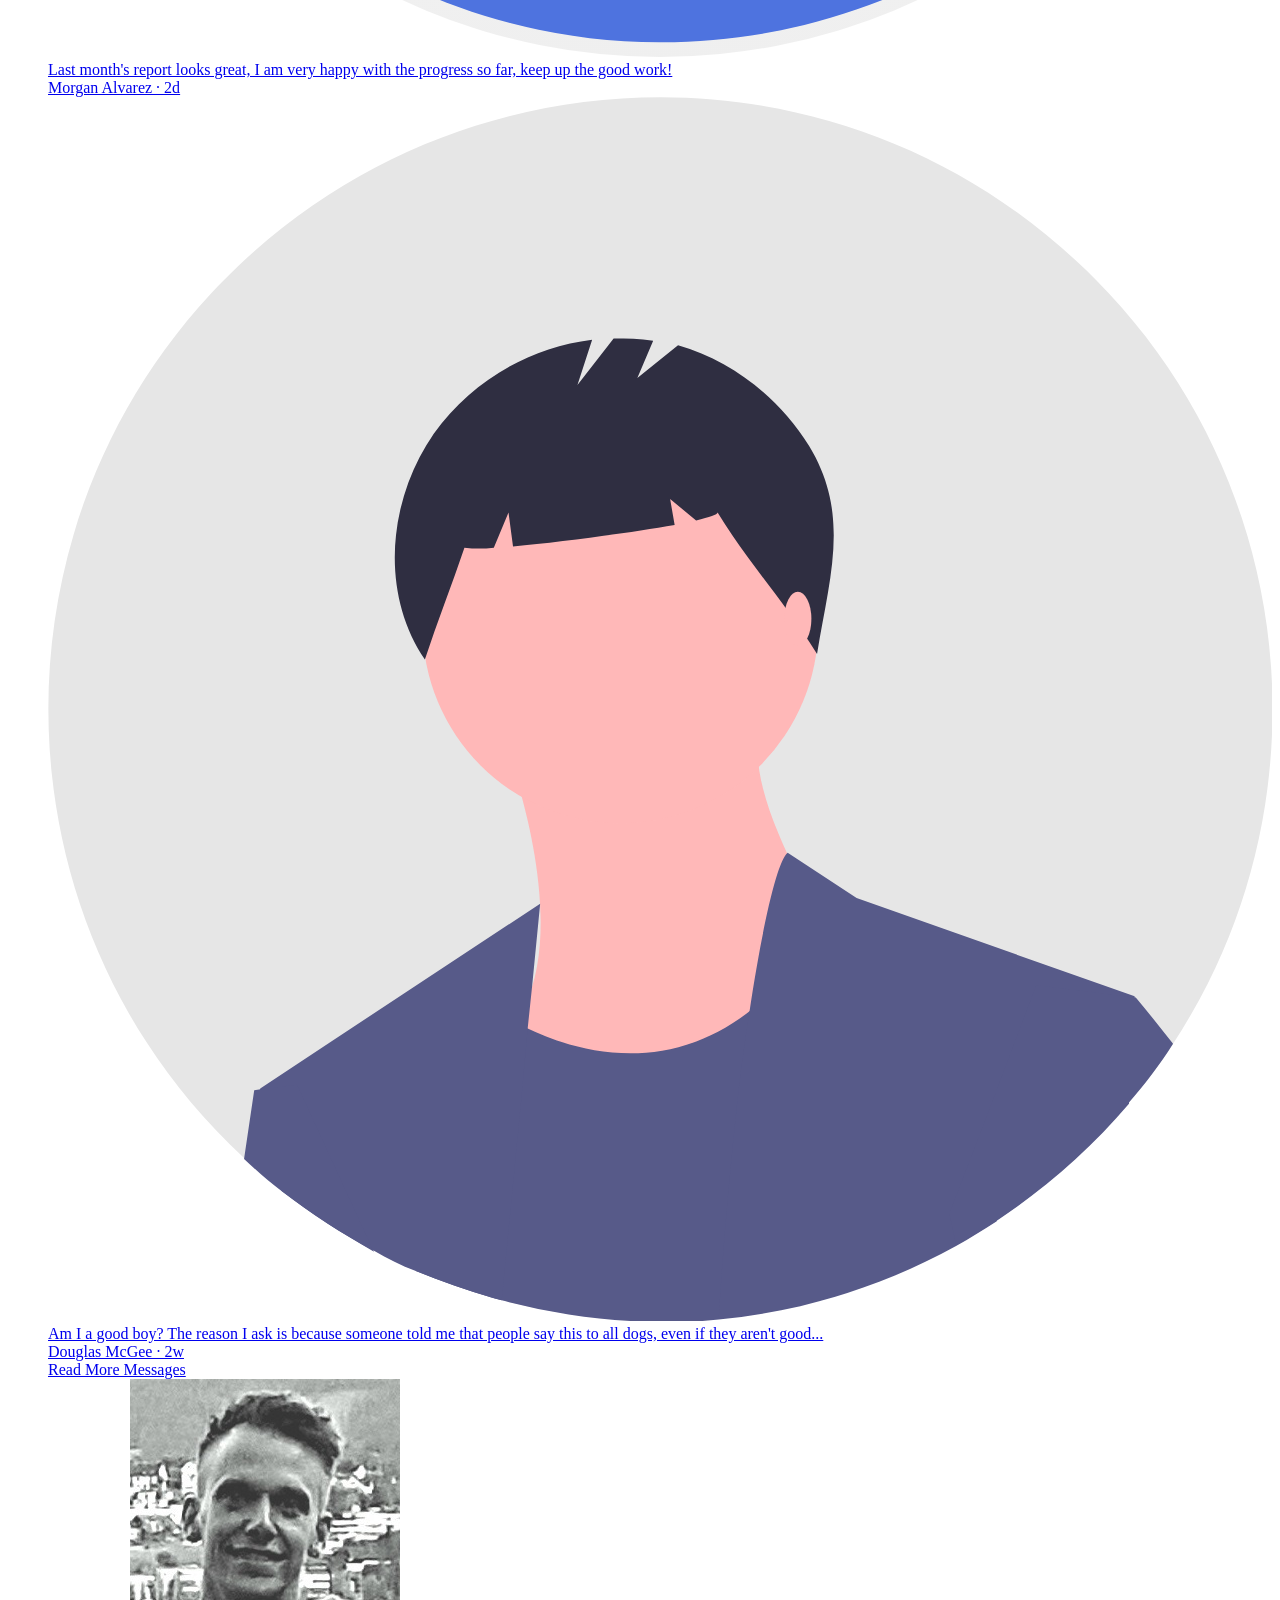
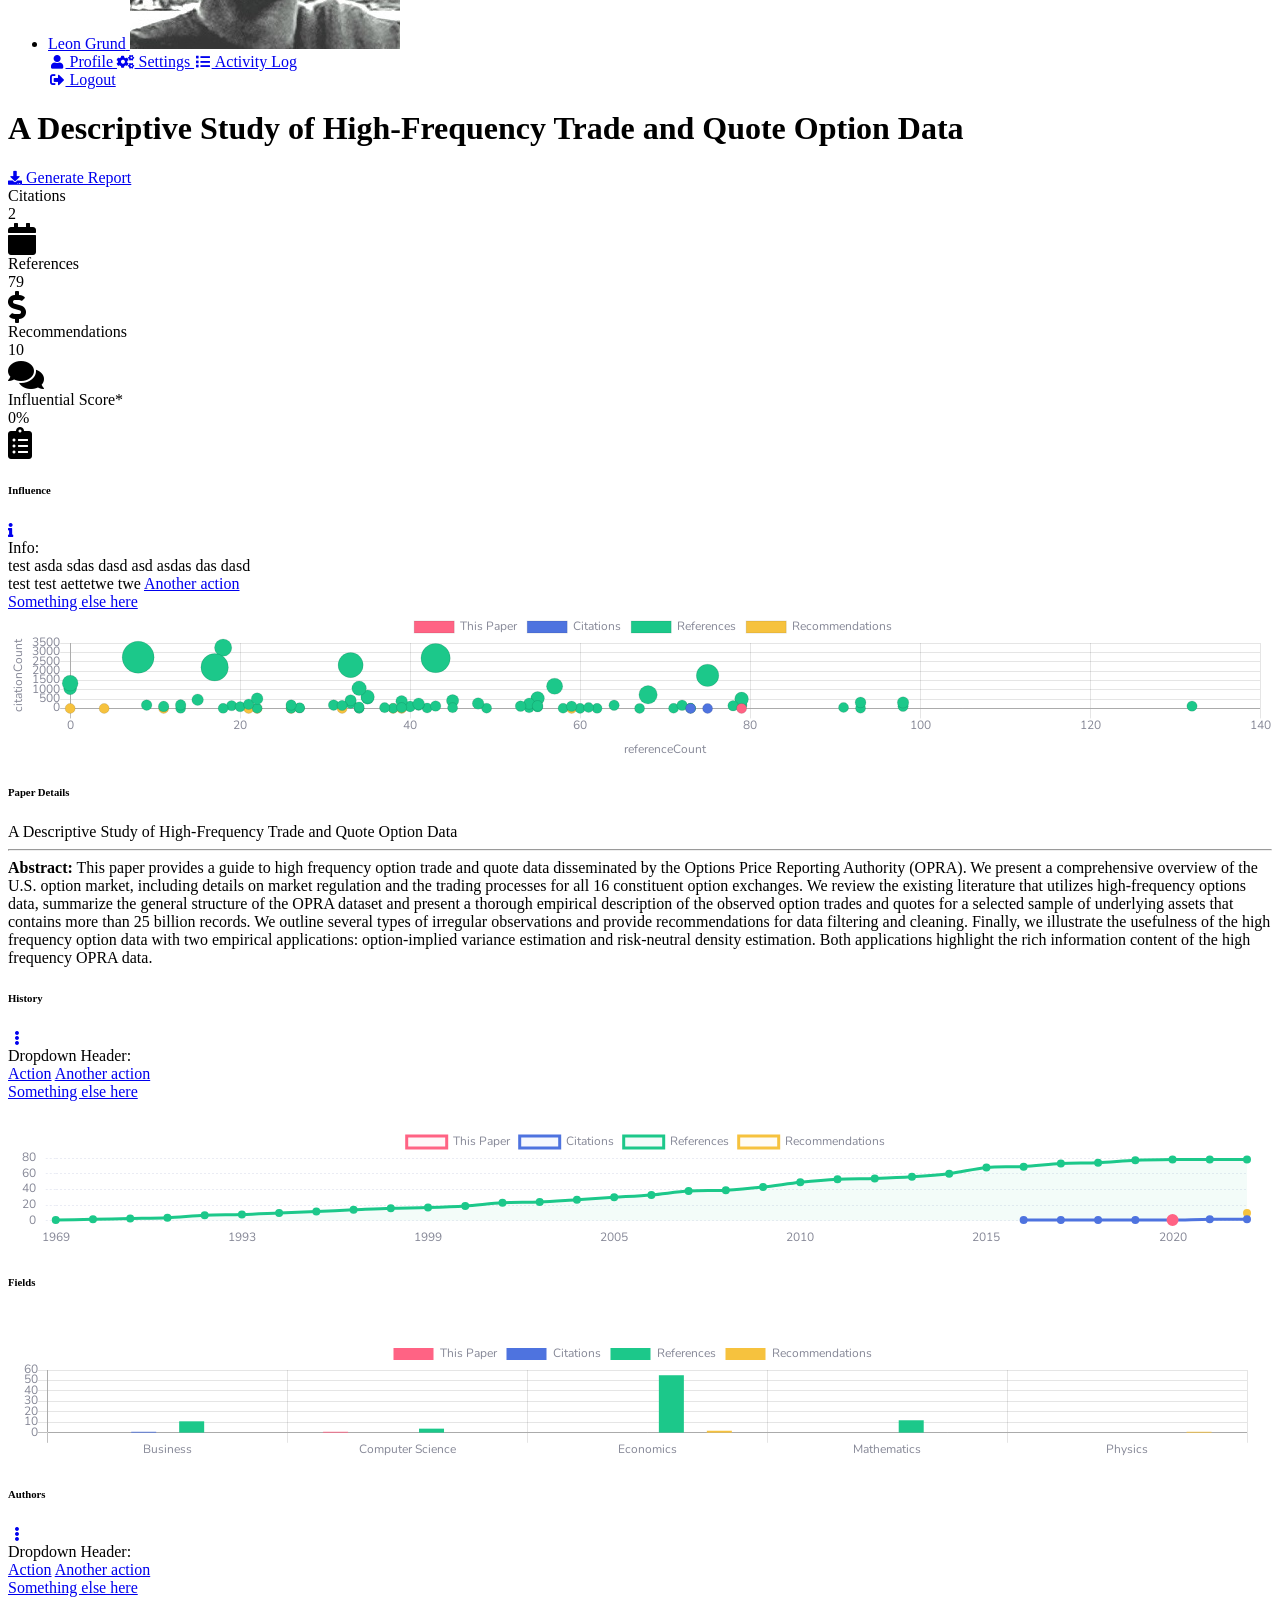
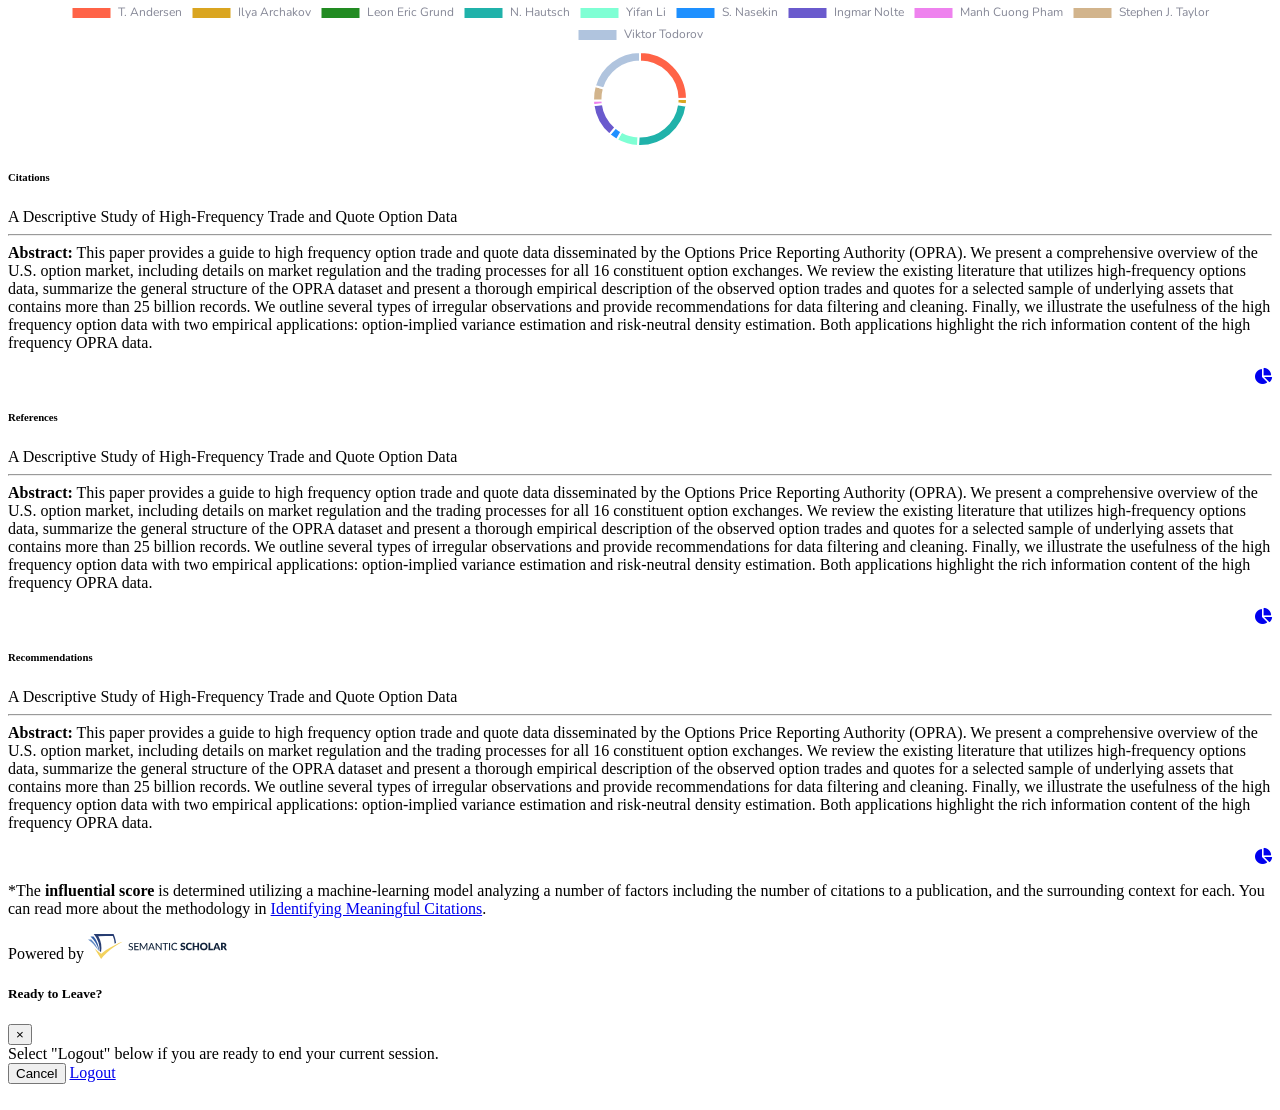
==== commit 9d451169: "Adding further dummy data in the bar and pie charts." ====
--- a/dash.html
+++ b/dash.html
@@ -376,7 +376,7 @@
                     <!-- Content Row -->
                     <div class="row">
 
-                        <!-- Earnings (Monthly) Card Example -->
+                        <!-- Citations Card Example -->
                         <div class="col-xl-3 col-md-6 mb-4">
                             <div class="card border-left-primary shadow h-100 py-2">
                                 <div class="card-body">
@@ -394,7 +394,7 @@
                             </div>
                         </div>
 
-                        <!-- Earnings (Monthly) Card Example -->
+                        <!-- References Card Example -->
                         <div class="col-xl-3 col-md-6 mb-4">
                             <div class="card border-left-success shadow h-100 py-2">
                                 <div class="card-body">
@@ -412,36 +412,7 @@
                             </div>
                         </div>
 
-                        <!-- Earnings (Monthly) Card Example -->
-                        <div class="col-xl-3 col-md-6 mb-4">
-                            <div class="card border-left-info shadow h-100 py-2">
-                                <div class="card-body">
-                                    <div class="row no-gutters align-items-center">
-                                        <div class="col mr-2">
-                                            <div class="text-xs font-weight-bold text-info text-uppercase mb-1">
-                                                Influential Score*</div>
-                                            <div class="row no-gutters align-items-center">
-                                                <div class="col-auto">
-                                                    <div class="h3 mb-0 mr-3 font-weight-bold text-gray-800">3%</div>
-                                                </div>
-                                                <div class="col">
-                                                    <div class="progress progress-sm mr-2">
-                                                        <div class="progress-bar bg-info" role="progressbar"
-                                                            style="width: 3%" aria-valuenow="3" aria-valuemin="0"
-                                                            aria-valuemax="3"></div>
-                                                    </div>
-                                                </div>
-                                            </div>
-                                        </div>
-                                        <div class="col-auto">
-                                            <i class="fas fa-clipboard-list fa-2x text-gray-300"></i>
-                                        </div>
-                                    </div>
-                                </div>
-                            </div>
-                        </div>
-
-                        <!-- Pending Requests Card Example -->
+                        <!-- Recommendations Card Example -->
                         <div class="col-xl-3 col-md-6 mb-4">
                             <div class="card border-left-warning shadow h-100 py-2">
                                 <div class="card-body">
@@ -458,6 +429,35 @@
                                 </div>
                             </div>
                         </div>
+
+                        <!-- Influential Score Card Example -->
+                        <div class="col-xl-3 col-md-6 mb-4">
+                            <div class="card border-left-danger shadow h-100 py-2">
+                                <div class="card-body">
+                                    <div class="row no-gutters align-items-center">
+                                        <div class="col mr-2">
+                                            <div class="text-xs font-weight-bold text-danger text-uppercase mb-1">
+                                                Influential Score*</div>
+                                            <div class="row no-gutters align-items-center">
+                                                <div class="col-auto">
+                                                    <div class="h3 mb-0 mr-3 font-weight-bold text-gray-800">0%</div>
+                                                </div>
+                                                <div class="col">
+                                                    <div class="progress progress-sm mr-2">
+                                                        <div class="progress-bar bg-danger" role="progressbar"
+                                                            style="width: 0%" aria-valuenow="0" aria-valuemin="0"
+                                                            aria-valuemax="100"></div>
+                                                    </div>
+                                                </div>
+                                            </div>
+                                        </div>
+                                        <div class="col-auto">
+                                            <i class="fas fa-clipboard-list fa-2x text-gray-300"></i>
+                                        </div>
+                                    </div>
+                                </div>
+                            </div>
+                        </div>
                     </div>
 
 
@@ -468,7 +468,7 @@
                                 <!-- Card Header - Dropdown -->
                                 <div
                                     class="card-header py-3 d-flex flex-row align-items-center justify-content-between">
-                                    <h6 class="m-0 font-weight-bold text-primary">Bubble Chart</h6>
+                                    <h6 class="m-0 font-weight-bold text-primary">Influence</h6>
                                     <div class="dropdown no-arrow">
                                         <a class="dropdown-toggle" href="#" role="button" id="dropdownMenuLink"
                                             data-toggle="dropdown" aria-haspopup="true" aria-expanded="false">
@@ -559,12 +559,14 @@
                         <div class="col-lg-4 mb-4">
                             <div class="card shadow mb-4">
                                 <div class="card-header py-3">
-                                    <h6 class="m-0 font-weight-bold text-primary">Bar Chart</h6>
+                                    <h6 class="m-0 font-weight-bold text-primary">Fields</h6>
                                 </div>
                                 <div class="card-body">
                                     <div class="chart-bar">
                                         <canvas id="myBarChart"></canvas>
                                     </div>
+<!--                                    <hr>-->
+<!--                                    <a style="font-size: 10px">Remark:</a>-->
                                 </div>
                             </div>
                         </div>
@@ -575,7 +577,7 @@
                                 <!-- Card Header - Dropdown -->
                                 <div
                                     class="card-header py-3 d-flex flex-row align-items-center justify-content-between">
-                                    <h6 class="m-0 font-weight-bold text-primary">Fields of study</h6>
+                                    <h6 class="m-0 font-weight-bold text-primary">Authors</h6>
                                     <div class="dropdown no-arrow">
                                         <a class="dropdown-toggle" href="#" role="button" id="dropdownMenuLink"
                                             data-toggle="dropdown" aria-haspopup="true" aria-expanded="false">
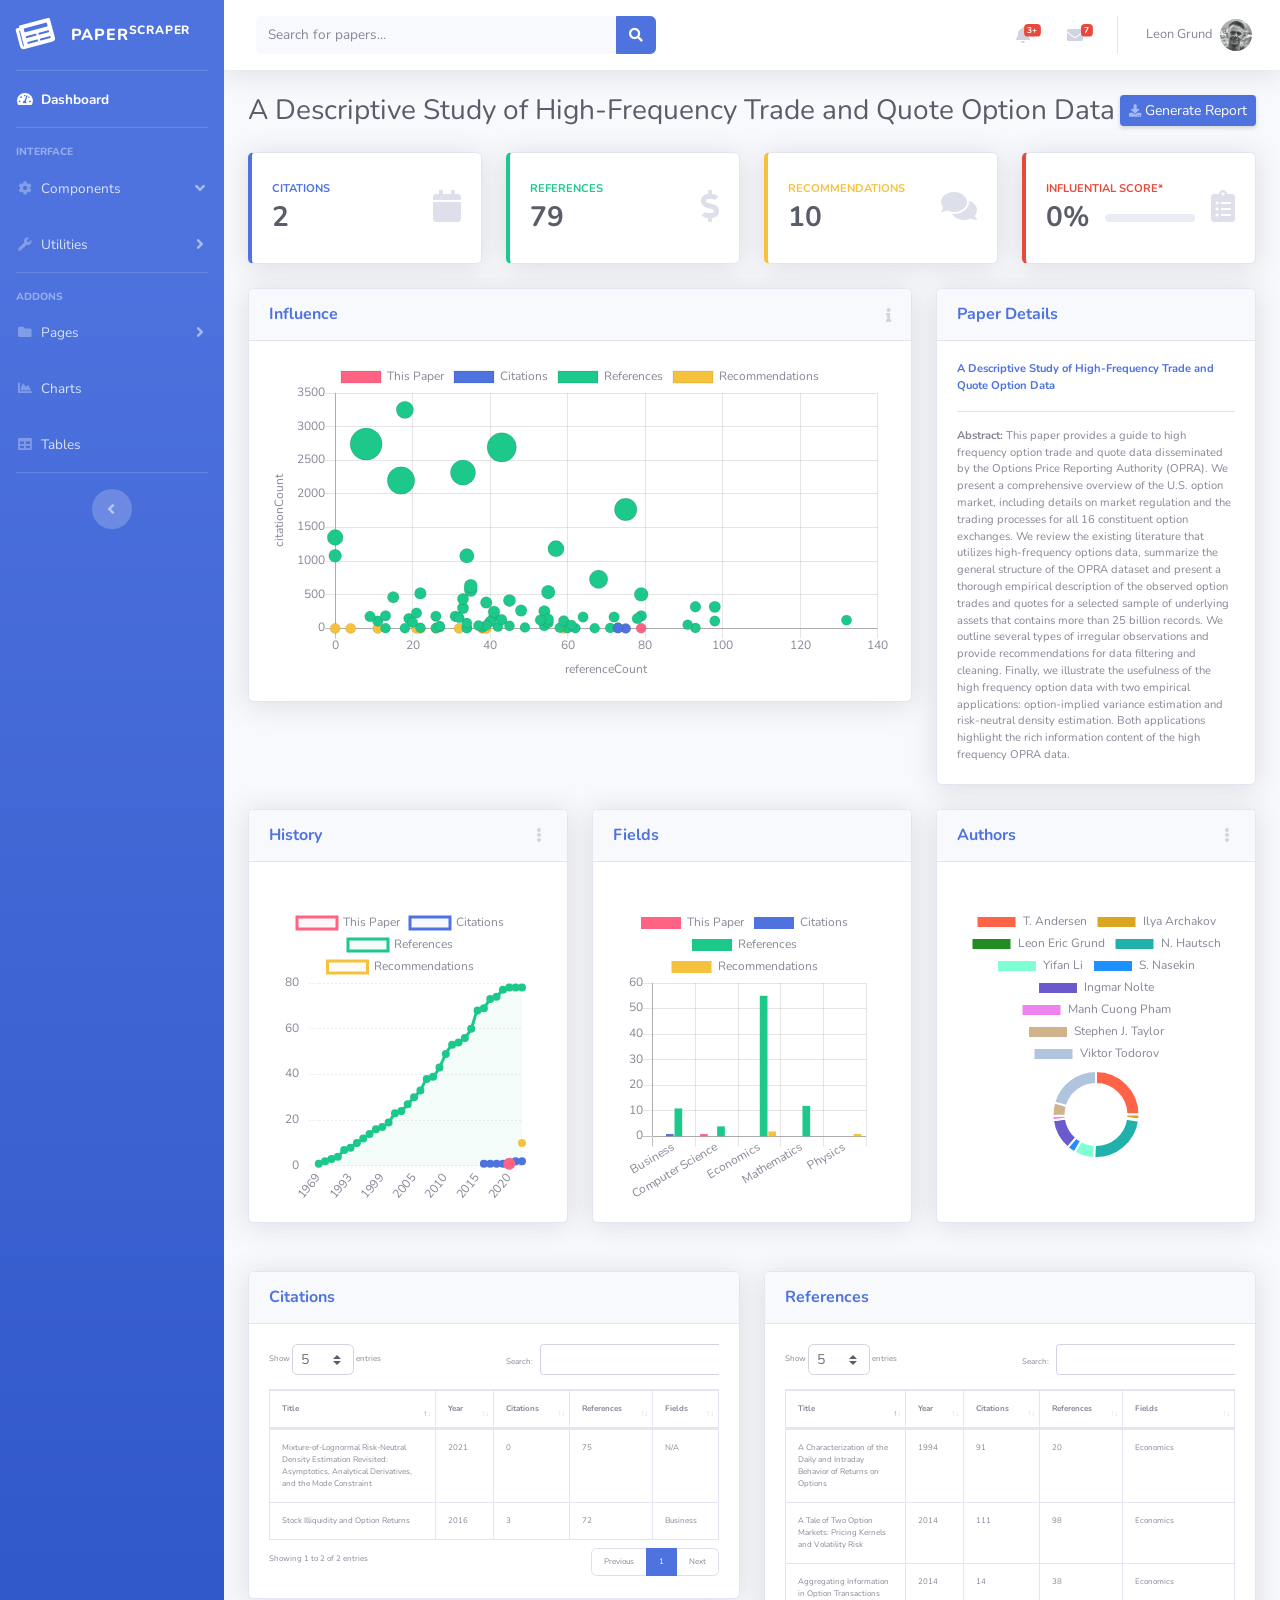
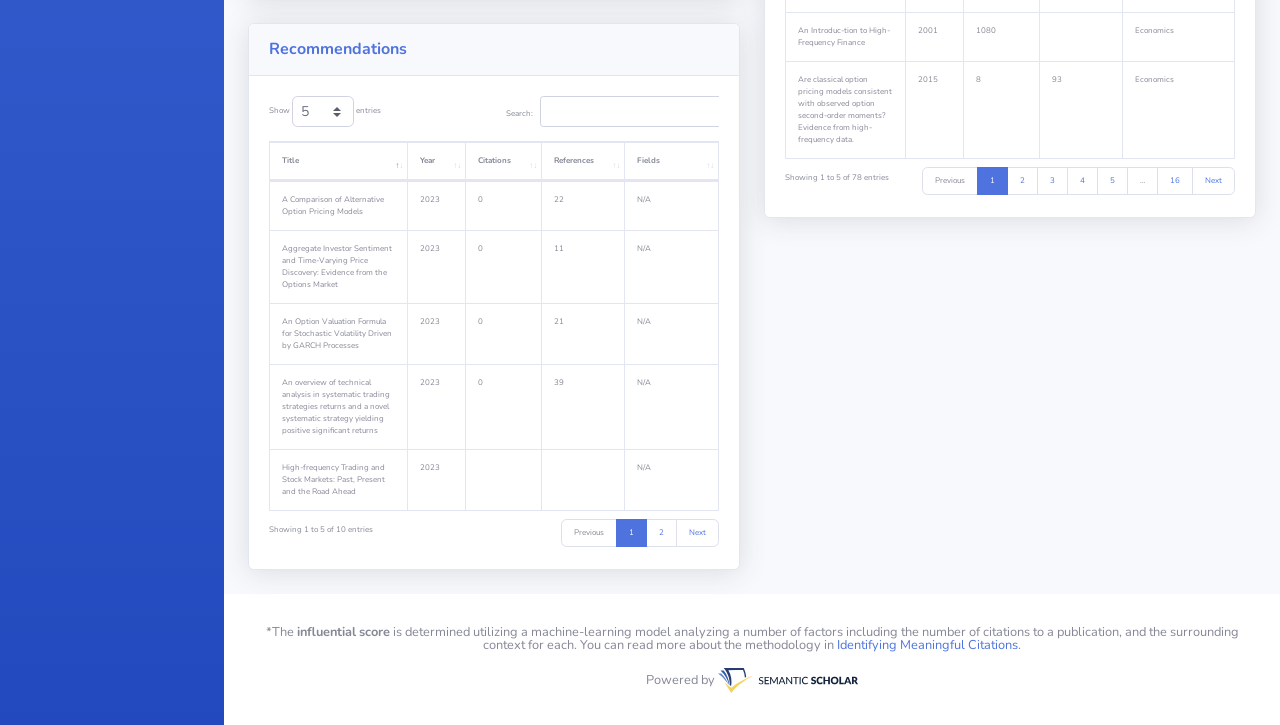
==== commit 67f818ed: "Adding further dummy data for citation, reference, and recommendation tables." ====
--- a/dash.html
+++ b/dash.html
@@ -19,6 +19,9 @@
 
     <!-- Custom styles for this template-->
     <link href="css/sb-admin-2.min.css" rel="stylesheet">
+
+    <!-- Custom styles for this page -->
+    <link href="vendor/datatables/dataTables.bootstrap4.min.css" rel="stylesheet">
 
 </head>
 
@@ -595,9 +598,10 @@
                                 </div>
                                 <!-- Card Body -->
                                 <div class="card-body">
-                                    <div class="chart-pie pt-4 pb-2">
+                                    <div class="chart-pie pt-4">
                                         <canvas id="myPieChart"></canvas>
                                     </div>
+                                    <a style="font-size: 29px">&nbsp;</a>
                                 </div>
                             </div>
                         </div>
@@ -650,85 +654,712 @@
 <!--                        </div>-->
 
                         <!-- Citations -->
-                        <div class="col-xl-4 col-lg-7">
+                        <div class="col-xl-6 col-lg-7">
                             <div class="card shadow mb-4">
                                 <div class="card-header py-3">
                                     <h6 class="m-0 font-weight-bold text-primary">Citations</h6>
                                 </div>
-                                <div class="card-body text-xs">
-                                    <h10 class="m-0 font-weight-bold text-primary">A Descriptive Study of High-Frequency Trade and Quote Option Data</h10>
-                                    <hr class="hr" />
-                                    <b>Abstract:</b> This paper provides a guide to high frequency option trade and quote data disseminated by the Options Price
-                                    Reporting Authority (OPRA). We present a comprehensive overview of the U.S. option market, including details
-                                    on market regulation and the trading processes for all 16 constituent option exchanges. We review the existing
-                                    literature that utilizes high-frequency options data, summarize the general structure of the OPRA dataset and
-                                    present a thorough empirical description of the observed option trades and quotes for a selected sample of
-                                    underlying assets that contains more than 25 billion records. We outline several types of irregular observations
-                                    and provide recommendations for data filtering and cleaning. Finally, we illustrate the usefulness of the high
-                                    frequency option data with two empirical applications: option-implied variance estimation and risk-neutral density
-                                    estimation. Both applications highlight the rich information content of the high frequency OPRA data.
-                                    <p align="right">
-                                        <a href="dash.html" class="btn btn-primary btn-circle btn-sm" title="Generate charts for this paper.">
-                                            <i class="fas fa-chart-pie"></i>
-                                        </a>
-                                    </p>
+                                <div class="card-body text-xxs">
+                                    <div class="table-responsive">
+                                        <table class="table table-bordered" id="dataTable" width="100%" cellspacing="0">
+                                            <thead>
+                                                <tr>
+                                                    <th>Title</th>
+                                                    <th>Year</th>
+                                                    <th>Citations</th>
+                                                    <th>References</th>
+                                                    <th>Fields</th>
+                                                </tr>
+                                            </thead>
+                                            <tbody>
+                                                <tr>
+                                                    <td>Mixture-of-Lognormal Risk-Neutral Density Estimation Revisited: Asymptotics, Analytical Derivatives, and the Mode Constraint</td>
+                                                    <td>2021</td>
+                                                    <td>0</td>
+                                                    <td>75</td>
+                                                    <td>N/A</td>
+                                                </tr>
+                                                <tr>
+                                                    <td>Stock Illiquidity and Option Returns</td>
+                                                    <td>2016</td>
+                                                    <td>3</td>
+                                                    <td>72</td>
+                                                    <td>Business</td>
+                                                </tr>
+                                            </tbody>
+                                        </table>
+                                    </div>
+                                </div>
+                            </div>
+
+                            <!-- Recommendations -->
+                            <div class="card shadow mb-4">
+                                <div class="card-header py-3">
+                                    <h6 class="m-0 font-weight-bold text-primary">Recommendations</h6>
+                                </div>
+                                <div class="card-body text-xxs">
+                                    <div class="table-responsive">
+                                        <table class="table table-bordered" id="dataTable3" width="100%" cellspacing="0">
+                                            <thead>
+                                                <tr>
+                                                    <th>Title</th>
+                                                    <th>Year</th>
+                                                    <th>Citations</th>
+                                                    <th>References</th>
+                                                    <th>Fields</th>
+                                                </tr>
+                                            </thead>
+                                            <tbody>
+                                                <tr>
+                                                    <td>A Comparison of Alternative Option Pricing Models</td>
+                                                    <td>2023</td>
+                                                    <td>0</td>
+                                                    <td>22</td>
+                                                    <td>N/A</td>
+                                                </tr>
+                                                <tr>
+                                                    <td>Optimal Inference for Spot Regressions</td>
+                                                    <td>2023</td>
+                                                    <td>0</td>
+                                                    <td>59</td>
+                                                    <td>N/A</td>
+                                                </tr>
+                                                <tr>
+                                                    <td>Large Global Volatility Matrix Analysis Based on Structural Information</td>
+                                                    <td>2023</td>
+                                                    <td>0</td>
+                                                    <td>38</td>
+                                                    <td>Economics</td>
+                                                </tr>
+                                                <tr>
+                                                    <td>When Is Cross Impact Relevant?</td>
+                                                    <td>2023</td>
+                                                    <td>0</td>
+                                                    <td>32</td>
+                                                    <td>Economics,Physics</td>
+                                                </tr>
+                                                <tr>
+                                                    <td>Optimizing Stock Portfolio using Markowitz Model</td>
+                                                    <td>2023</td>
+                                                    <td>0</td>
+                                                    <td>4</td>
+                                                    <td>N/A</td>
+                                                </tr>
+                                                <tr>
+                                                    <td>An Option Valuation Formula for Stochastic Volatility Driven by GARCH Processes</td>
+                                                    <td>2023</td>
+                                                    <td>0</td>
+                                                    <td>21</td>
+                                                    <td>N/A</td>
+                                                </tr>
+                                                <tr>
+                                                    <td>High-frequency Trading and Stock Markets: Past, Present and the Road Ahead</td>
+                                                    <td>2023</td>
+                                                    <td></td>
+                                                    <td></td>
+                                                    <td>N/A</td>
+                                                </tr>
+                                                <tr>
+                                                    <td>Implied higher order moments in the Heston model: a case study of S &P500 index</td>
+                                                    <td>2023</td>
+                                                    <td>0</td>
+                                                    <td>26</td>
+                                                    <td>N/A</td>
+                                                </tr>
+                                                <tr>
+                                                    <td>Aggregate Investor Sentiment and Time-Varying Price Discovery: Evidence from the Options Market</td>
+                                                    <td>2023</td>
+                                                    <td>0</td>
+                                                    <td>11</td>
+                                                    <td>N/A</td>
+                                                </tr>
+                                                <tr>
+                                                    <td>An overview of technical analysis in systematic trading strategies returns and a novel systematic strategy yielding positive significant returns</td>
+                                                    <td>2023</td>
+                                                    <td>0</td>
+                                                    <td>39</td>
+                                                    <td>N/A</td>
+                                                </tr>
+                                            </tbody>
+                                        </table>
+                                    </div>
                                 </div>
                             </div>
                         </div>
 
                         <!-- References -->
-                        <div class="col-xl-4 col-lg-7">
+                        <div class="col-xl-6 col-lg-7">
                             <div class="card shadow mb-4">
                                 <div class="card-header py-3">
                                     <h6 class="m-0 font-weight-bold text-primary">References</h6>
                                 </div>
-                                <div class="card-body text-xs">
-                                    <h10 class="m-0 font-weight-bold text-primary">A Descriptive Study of High-Frequency Trade and Quote Option Data</h10>
-                                    <hr class="hr" />
-                                    <b>Abstract:</b> This paper provides a guide to high frequency option trade and quote data disseminated by the Options Price
-                                    Reporting Authority (OPRA). We present a comprehensive overview of the U.S. option market, including details
-                                    on market regulation and the trading processes for all 16 constituent option exchanges. We review the existing
-                                    literature that utilizes high-frequency options data, summarize the general structure of the OPRA dataset and
-                                    present a thorough empirical description of the observed option trades and quotes for a selected sample of
-                                    underlying assets that contains more than 25 billion records. We outline several types of irregular observations
-                                    and provide recommendations for data filtering and cleaning. Finally, we illustrate the usefulness of the high
-                                    frequency option data with two empirical applications: option-implied variance estimation and risk-neutral density
-                                    estimation. Both applications highlight the rich information content of the high frequency OPRA data.
-                                    <p align="right">
-                                        <a href="dash.html" class="btn btn-primary btn-circle btn-sm" title="Generate charts for this paper.">
-                                            <i class="fas fa-chart-pie"></i>
-                                        </a>
-                                    </p>
+                                <div class="card-body text-xxs">
+                                    <div class="table-responsive">
+                                        <table class="table table-bordered" id="dataTable2" width="100%" cellspacing="0">
+                                            <thead>
+                                                <tr>
+                                                    <th>Title</th>
+                                                    <th>Year</th>
+                                                    <th>Citations</th>
+                                                    <th>References</th>
+                                                    <th>Fields</th>
+                                                </tr>
+                                            </thead>
+                                            <tbody>
+                                                <tr>
+                                                    <td>Options Trading Costs Are Lower than You Think</td>
+                                                    <td>2020</td>
+                                                    <td>36</td>
+                                                    <td>54</td>
+                                                    <td>Business</td>
+                                                </tr>
+                                                <tr>
+                                                    <td>Nonparametric spot volatility from options</td>
+                                                    <td>2019</td>
+                                                    <td>25</td>
+                                                    <td>42</td>
+                                                    <td>Mathematics</td>
+                                                </tr>
+                                                <tr>
+                                                    <td>Jumps in Option Prices and Their Determinants: Real-Time Evidence from the E-Mini S&P 500 Option Market</td>
+                                                    <td>2019</td>
+                                                    <td>11</td>
+                                                    <td>73</td>
+                                                    <td>Business</td>
+                                                </tr>
+                                                <tr>
+                                                    <td>Nonparametric Filtering of Conditional State-Price Densities</td>
+                                                    <td>2019</td>
+                                                    <td>10</td>
+                                                    <td>73</td>
+                                                    <td>Mathematics,Economics</td>
+                                                </tr>
+                                                <tr>
+                                                    <td>Information about price and volatility jumps inferred from options prices</td>
+                                                    <td>2018</td>
+                                                    <td>4</td>
+                                                    <td>62</td>
+                                                    <td>Economics</td>
+                                                </tr>
+                                                <tr>
+                                                    <td>Illiquidity Premia in the Equity Options Market</td>
+                                                    <td>2017</td>
+                                                    <td>124</td>
+                                                    <td>132</td>
+                                                    <td>Economics,Business</td>
+                                                </tr>
+                                                <tr>
+                                                    <td>Short-Term Market Risks Implied by Weekly Options</td>
+                                                    <td>2017</td>
+                                                    <td>89</td>
+                                                    <td>55</td>
+                                                    <td>Economics</td>
+                                                </tr>
+                                                <tr>
+                                                    <td>Option Investor Rationality Revisited: The Role of Exercise Boundary Violations</td>
+                                                    <td>2017</td>
+                                                    <td>6</td>
+                                                    <td>34</td>
+                                                    <td>Economics</td>
+                                                </tr>
+                                                <tr>
+                                                    <td>Extracting Latent States from High-Frequency Option Prices</td>
+                                                    <td>2017</td>
+                                                    <td>3</td>
+                                                    <td>60</td>
+                                                    <td>Economics</td>
+                                                </tr>
+                                                <tr>
+                                                    <td>Make-Take Structure and Market Quality: Evidence from the U.S. Options Markets</td>
+                                                    <td>2016</td>
+                                                    <td>15</td>
+                                                    <td>49</td>
+                                                    <td>Economics,Computer Science</td>
+                                                </tr>
+                                                <tr>
+                                                    <td>Are classical option pricing models consistent with observed option second-order moments? Evidence from high-frequency data.</td>
+                                                    <td>2015</td>
+                                                    <td>8</td>
+                                                    <td>93</td>
+                                                    <td>Economics</td>
+                                                </tr>
+                                                <tr>
+                                                    <td>Short-term options: Clienteles, market segmentation, and event trading</td>
+                                                    <td>2015</td>
+                                                    <td>10</td>
+                                                    <td>58</td>
+                                                    <td>Economics</td>
+                                                </tr>
+                                                <tr>
+                                                    <td>Nonparametric Estimation of the Leverage Effect: A Trade-Off Between Robustness and Efficiency</td>
+                                                    <td>2015</td>
+                                                    <td>54</td>
+                                                    <td>91</td>
+                                                    <td>Economics,Mathematics</td>
+                                                </tr>
+                                                <tr>
+                                                    <td>Trading Fast and Slow: Colocation and Liquidity</td>
+                                                    <td>2015</td>
+                                                    <td>182</td>
+                                                    <td>41</td>
+                                                    <td>Economics</td>
+                                                </tr>
+                                                <tr>
+                                                    <td>Exploring Return Dynamics via Corridor Implied Volatility</td>
+                                                    <td>2015</td>
+                                                    <td>104</td>
+                                                    <td>40</td>
+                                                    <td>Economics</td>
+                                                </tr>
+                                                <tr>
+                                                    <td>The Pre-FOMC Announcement Drift: The Pre-FOMC Announcement Drift</td>
+                                                    <td>2015</td>
+                                                    <td>180</td>
+                                                    <td>31</td>
+                                                    <td>Economics</td>
+                                                </tr>
+                                                <tr>
+                                                    <td>Order Flow and Expected Option Returns</td>
+                                                    <td>2015</td>
+                                                    <td>115</td>
+                                                    <td>59</td>
+                                                    <td>Economics</td>
+                                                </tr>
+                                                <tr>
+                                                    <td>On implied volatility for options—Some reasons to smile and more to correct</td>
+                                                    <td>2014</td>
+                                                    <td>19</td>
+                                                    <td>27</td>
+                                                    <td>Economics</td>
+                                                </tr>
+                                                <tr>
+                                                    <td>Intraday Trading and Bid–Ask Spread Characteristics for SPX and SPY Options</td>
+                                                    <td>2014</td>
+                                                    <td>5</td>
+                                                    <td>34</td>
+                                                    <td>Business</td>
+                                                </tr>
+                                                <tr>
+                                                    <td>Aggregating Information in Option Transactions</td>
+                                                    <td>2014</td>
+                                                    <td>14</td>
+                                                    <td>38</td>
+                                                    <td>Economics</td>
+                                                </tr>
+                                                <tr>
+                                                    <td>A Tale of Two Option Markets: Pricing Kernels and Volatility Risk</td>
+                                                    <td>2014</td>
+                                                    <td>111</td>
+                                                    <td>98</td>
+                                                    <td>Economics</td>
+                                                </tr>
+                                                <tr>
+                                                    <td>The Diversity of High-Frequency Traders</td>
+                                                    <td>2013</td>
+                                                    <td>385</td>
+                                                    <td>39</td>
+                                                    <td>Economics</td>
+                                                </tr>
+                                                <tr>
+                                                    <td>The Intraday and Overnight Behavior of SPY Options and Adjusted Delta Hedging</td>
+                                                    <td>2013</td>
+                                                    <td>4</td>
+                                                    <td>13</td>
+                                                    <td>Economics</td>
+                                                </tr>
+                                                <tr>
+                                                    <td>What Drives Option Prices?</td>
+                                                    <td>2012</td>
+                                                    <td>5</td>
+                                                    <td>26</td>
+                                                    <td>Economics</td>
+                                                </tr>
+                                                <tr>
+                                                    <td>Does Option Trading Convey Stock Price Information?</td>
+                                                    <td>2011</td>
+                                                    <td>185</td>
+                                                    <td>79</td>
+                                                    <td>Economics</td>
+                                                </tr>
+                                                <tr>
+                                                    <td>How Much Do Investors Care About Macroeconomic Risk? Evidence from Scheduled Economic Announcements</td>
+                                                    <td>2011</td>
+                                                    <td>321</td>
+                                                    <td>98</td>
+                                                    <td>Economics</td>
+                                                </tr>
+                                                <tr>
+                                                    <td>To Pay or Be Paid? The Impact of Taker Fees and Order Flow Inducements on Trading Costs in U.S. Options Markets</td>
+                                                    <td>2011</td>
+                                                    <td>44</td>
+                                                    <td>39</td>
+                                                    <td>Economics</td>
+                                                </tr>
+                                                <tr>
+                                                    <td>Regulation NMS and Market Quality</td>
+                                                    <td>2011</td>
+                                                    <td>42</td>
+                                                    <td>37</td>
+                                                    <td>Business</td>
+                                                </tr>
+                                                <tr>
+                                                    <td>Evaporating Liquidity</td>
+                                                    <td>2010</td>
+                                                    <td>415</td>
+                                                    <td>45</td>
+                                                    <td>N/A</td>
+                                                </tr>
+                                                <tr>
+                                                    <td>Midquotes or Transactional Data? The Comparison of Black Model on HF Data</td>
+                                                    <td>2010</td>
+                                                    <td>7</td>
+                                                    <td>71</td>
+                                                    <td>Business</td>
+                                                </tr>
+                                                <tr>
+                                                    <td>Is There Price Discovery in Equity Options?</td>
+                                                    <td>2010</td>
+                                                    <td>170</td>
+                                                    <td>64</td>
+                                                    <td>Economics</td>
+                                                </tr>
+                                                <tr>
+                                                    <td>Which Option Pricing Model is the Best? High Frequency Data for Nikkei225 Index Options</td>
+                                                    <td>2010</td>
+                                                    <td>2</td>
+                                                    <td>67</td>
+                                                    <td>Business,Economics</td>
+                                                </tr>
+                                                <tr>
+                                                    <td>Deviations from Put-Call Parity and Stock Return Predictability</td>
+                                                    <td>2010</td>
+                                                    <td>506</td>
+                                                    <td>79</td>
+                                                    <td>Economics</td>
+                                                </tr>
+                                                <tr>
+                                                    <td>Regulatory Uncertainty and Market Liquidity: The 2008 Short Sale Ban's Impact on Equity Option Markets</td>
+                                                    <td>2010</td>
+                                                    <td>266</td>
+                                                    <td>48</td>
+                                                    <td>Economics</td>
+                                                </tr>
+                                                <tr>
+                                                    <td>Realized Kernels in Practice: Trades and Quotes</td>
+                                                    <td>2009</td>
+                                                    <td>571</td>
+                                                    <td>35</td>
+                                                    <td>Mathematics</td>
+                                                </tr>
+                                                <tr>
+                                                    <td>Microstructure Noise in the Continuous Case: The Pre-Averaging Approach ∗</td>
+                                                    <td>2009</td>
+                                                    <td>630</td>
+                                                    <td>35</td>
+                                                    <td>Mathematics</td>
+                                                </tr>
+                                                <tr>
+                                                    <td>Option-Implied Measures of Equity Risk</td>
+                                                    <td>2009</td>
+                                                    <td>171</td>
+                                                    <td>72</td>
+                                                    <td>Economics</td>
+                                                </tr>
+                                                <tr>
+                                                    <td>The Shape and Term Structure of the Index Option Smirk: Why Multifactor Stochastic Volatility Models Work so Well</td>
+                                                    <td>2009</td>
+                                                    <td>540</td>
+                                                    <td>55</td>
+                                                    <td>Computer Science,Economics</td>
+                                                </tr>
+                                                <tr>
+                                                    <td>Option Valuation with Long-Run and Short-Run Volatility Components</td>
+                                                    <td>2008</td>
+                                                    <td>322</td>
+                                                    <td>93</td>
+                                                    <td>Economics</td>
+                                                </tr>
+                                                <tr>
+                                                    <td>Price Discovery in the U.S. Stock Options Market</td>
+                                                    <td>2007</td>
+                                                    <td>10</td>
+                                                    <td>22</td>
+                                                    <td>Business</td>
+                                                </tr>
+                                                <tr>
+                                                    <td>Volatility Dynamics for the S&P500: Evidence from Realized Volatility, Daily Returns and Option Prices</td>
+                                                    <td>2007</td>
+                                                    <td>255</td>
+                                                    <td>54</td>
+                                                    <td>Economics</td>
+                                                </tr>
+                                                <tr>
+                                                    <td>Stealth Trading in Options Markets</td>
+                                                    <td>2007</td>
+                                                    <td>131</td>
+                                                    <td>43</td>
+                                                    <td>Economics</td>
+                                                </tr>
+                                                <tr>
+                                                    <td>Price discovery in the U.S. stock and stock options markets: A portfolio approach</td>
+                                                    <td>2007</td>
+                                                    <td>51</td>
+                                                    <td>61</td>
+                                                    <td>Economics</td>
+                                                </tr>
+                                                <tr>
+                                                    <td>Electronic Trading in Stock Markets</td>
+                                                    <td>2006</td>
+                                                    <td>148</td>
+                                                    <td>19</td>
+                                                    <td>Business</td>
+                                                </tr>
+                                                <tr>
+                                                    <td>Financial Econometric Analysis at Ultra-High Frequency: Data Handling Concerns</td>
+                                                    <td>2006</td>
+                                                    <td>302</td>
+                                                    <td>33</td>
+                                                    <td>Mathematics,Computer Science</td>
+                                                </tr>
+                                                <tr>
+                                                    <td>Dynamics of State Price Densities</td>
+                                                    <td>2005</td>
+                                                    <td>39</td>
+                                                    <td>45</td>
+                                                    <td>Mathematics</td>
+                                                </tr>
+                                                <tr>
+                                                    <td>Trade-through prohibitions and market quality</td>
+                                                    <td>2005</td>
+                                                    <td>35</td>
+                                                    <td>27</td>
+                                                    <td>Economics</td>
+                                                </tr>
+                                                <tr>
+                                                    <td>Closed-Form Transformations from Risk-Neutral to Real-World Distributions</td>
+                                                    <td>2004</td>
+                                                    <td>140</td>
+                                                    <td>55</td>
+                                                    <td>Economics</td>
+                                                </tr>
+                                                <tr>
+                                                    <td>Toward a National Market System for U.S. Exchange–listed Equity Options</td>
+                                                    <td>2004</td>
+                                                    <td>109</td>
+                                                    <td>11</td>
+                                                    <td>Economics</td>
+                                                </tr>
+                                                <tr>
+                                                    <td>Options and the Bubble</td>
+                                                    <td>2004</td>
+                                                    <td>248</td>
+                                                    <td>41</td>
+                                                    <td>Economics</td>
+                                                </tr>
+                                                <tr>
+                                                    <td>What Explains the Stock Market's Reaction to Federal Reserve Policy?</td>
+                                                    <td>2003</td>
+                                                    <td>1768</td>
+                                                    <td>75</td>
+                                                    <td>Economics</td>
+                                                </tr>
+                                                <tr>
+                                                    <td>The Behavior of Bid-Ask Spreads and Volume in Options Markets During the Competition for Listings in 1999</td>
+                                                    <td>2002</td>
+                                                    <td>147</td>
+                                                    <td>78</td>
+                                                    <td>Economics,Business</td>
+                                                </tr>
+                                                <tr>
+                                                    <td>Estimation of Risk-Neutral Densities Using Positive Convolution Approximation</td>
+                                                    <td>2002</td>
+                                                    <td>124</td>
+                                                    <td>53</td>
+                                                    <td>Mathematics</td>
+                                                </tr>
+                                                <tr>
+                                                    <td>Competition, Market Structure, and Bid‐Ask Spreads in Stock Option Markets</td>
+                                                    <td>2002</td>
+                                                    <td>179</td>
+                                                    <td>9</td>
+                                                    <td>Economics</td>
+                                                </tr>
+                                                <tr>
+                                                    <td>Trade Size and Information-Motivated Trading in the Options and Stock Markets</td>
+                                                    <td>2001</td>
+                                                    <td>79</td>
+                                                    <td>34</td>
+                                                    <td>Business</td>
+                                                </tr>
+                                                <tr>
+                                                    <td>An Introduc-tion to High-Frequency Finance</td>
+                                                    <td>2001</td>
+                                                    <td>1080</td>
+                                                    <td></td>
+                                                    <td>Economics</td>
+                                                </tr>
+                                                <tr>
+                                                    <td>Option Volume and Stock Prices: Evidence on Where Informed Traders Trade</td>
+                                                    <td>1998</td>
+                                                    <td>1079</td>
+                                                    <td>34</td>
+                                                    <td>Economics</td>
+                                                </tr>
+                                                <tr>
+                                                    <td>Empirical Performance of Alternative Option Pricing Models</td>
+                                                    <td>1997</td>
+                                                    <td>2693</td>
+                                                    <td>43</td>
+                                                    <td>Economics</td>
+                                                </tr>
+                                                <tr>
+                                                    <td>Recovering an Asset's Implied PDF from Option Prices: An Application to Crude Oil during the Gulf Crisis</td>
+                                                    <td>1997</td>
+                                                    <td>438</td>
+                                                    <td>33</td>
+                                                    <td>Economics,Mathematics</td>
+                                                </tr>
+                                                <tr>
+                                                    <td>The Allocation of Informed Trading Across Related Markets: An Analysis of the Impact of Changes in Equity-Option Margin Requirements</td>
+                                                    <td>1995</td>
+                                                    <td>159</td>
+                                                    <td>32</td>
+                                                    <td>Economics</td>
+                                                </tr>
+                                                <tr>
+                                                    <td>Nonparametric estimation of state-price densities implicit in financial asset prices</td>
+                                                    <td>1995</td>
+                                                    <td>732</td>
+                                                    <td>68</td>
+                                                    <td>Economics,Computer Science</td>
+                                                </tr>
+                                                <tr>
+                                                    <td>Automatic Lag Selection in Covariance Matrix Estimation</td>
+                                                    <td>1994</td>
+                                                    <td>3250</td>
+                                                    <td>18</td>
+                                                    <td>Mathematics</td>
+                                                </tr>
+                                                <tr>
+                                                    <td>A Characterization of the Daily and Intraday Behavior of Returns on Options</td>
+                                                    <td>1994</td>
+                                                    <td>91</td>
+                                                    <td>20</td>
+                                                    <td>Economics</td>
+                                                </tr>
+                                                <tr>
+                                                    <td>Bid-Ask Spreads and Trading Activity in the S&P 100 Index Options Market</td>
+                                                    <td>1993</td>
+                                                    <td>182</td>
+                                                    <td>26</td>
+                                                    <td>Economics</td>
+                                                </tr>
+                                                <tr>
+                                                    <td>CALL OPTION VALUATION FOR DISCRETE NORMAL MIXTURES</td>
+                                                    <td>1990</td>
+                                                    <td>190</td>
+                                                    <td>13</td>
+                                                    <td>Economics</td>
+                                                </tr>
+                                                <tr>
+                                                    <td>Liquidity of the CBOE Equity Options</td>
+                                                    <td>1990</td>
+                                                    <td>229</td>
+                                                    <td>21</td>
+                                                    <td>Economics</td>
+                                                </tr>
+                                                <tr>
+                                                    <td>Intraday Price Change and Trading Volume Relations in the Stock and Stock Option Markets</td>
+                                                    <td>1990</td>
+                                                    <td>464</td>
+                                                    <td>15</td>
+                                                    <td>Economics</td>
+                                                </tr>
+                                                <tr>
+                                                    <td>Asymptotic Theory of Nonlinear Least Squares Estimation</td>
+                                                    <td>1981</td>
+                                                    <td>521</td>
+                                                    <td>22</td>
+                                                    <td>Mathematics</td>
+                                                </tr>
+                                                <tr>
+                                                    <td>Asymptotic Properties of Non-Linear Least Squares Estimators</td>
+                                                    <td>1969</td>
+                                                    <td>1352</td>
+                                                    <td></td>
+                                                    <td>Mathematics</td>
+                                                </tr>
+                                                <tr>
+                                                    <td>Market Fragmentation Metrics</td>
+                                                    <td>2005</td>
+                                                    <td>4</td>
+                                                    <td>18</td>
+                                                    <td>N/A</td>
+                                                </tr>
+                                                <tr>
+                                                    <td>The jump-risk premia implicit in options: evidence from an integrated time-series study $</td>
+                                                    <td>2002</td>
+                                                    <td>1186</td>
+                                                    <td>57</td>
+                                                    <td>Economics</td>
+                                                </tr>
+                                                <tr>
+                                                    <td>Option valuation using the fast Fourier transform</td>
+                                                    <td>1999</td>
+                                                    <td>2199</td>
+                                                    <td>17</td>
+                                                    <td>Economics</td>
+                                                </tr>
+                                                <tr>
+                                                    <td>Prices of State-Contingent Claims Implicit in Option Prices</td>
+                                                    <td>1978</td>
+                                                    <td>2317</td>
+                                                    <td>33</td>
+                                                    <td>Economics</td>
+                                                </tr>
+                                                <tr>
+                                                    <td>The pricing of commodity contracts</td>
+                                                    <td>1976</td>
+                                                    <td>2740</td>
+                                                    <td>8</td>
+                                                    <td>Economics</td>
+                                                </tr>
+                                                <tr>
+                                                    <td>The fne structure of equityindex option dynamics</td>
+                                                    <td>2015</td>
+                                                    <td></td>
+                                                    <td></td>
+                                                    <td>N/A</td>
+                                                </tr>
+                                                <tr>
+                                                    <td>Convert OTM puts into ITM calls using put-call parity and use call options to estimate the RNDs</td>
+                                                    <td>1998</td>
+                                                    <td></td>
+                                                    <td></td>
+                                                    <td>N/A</td>
+                                                </tr>
+                                                <tr>
+                                                    <td>The effect of macroeconomic news on beliefs and preferences: Evidence from the options market</td>
+                                                    <td>2006</td>
+                                                    <td></td>
+                                                    <td></td>
+                                                    <td>N/A</td>
+                                                </tr>
+                                                <tr>
+                                                    <td>Construction and interpretation of model-free implied volatility</td>
+                                                    <td>2007</td>
+                                                    <td></td>
+                                                    <td></td>
+                                                    <td>N/A</td>
+                                                </tr>
+                                            </tbody>
+                                        </table>
+                                    </div>
                                 </div>
                             </div>
                         </div>
 
-                        <!-- Recommendations -->
-                        <div class="col-xl-4 col-lg-7">
-                            <div class="card shadow mb-4">
-                                <div class="card-header py-3">
-                                    <h6 class="m-0 font-weight-bold text-primary">Recommendations</h6>
-                                </div>
-                                <div class="card-body text-xs">
-                                    <h10 class="m-0 font-weight-bold text-primary">A Descriptive Study of High-Frequency Trade and Quote Option Data</h10>
-                                    <hr class="hr" />
-                                    <b>Abstract:</b> This paper provides a guide to high frequency option trade and quote data disseminated by the Options Price
-                                    Reporting Authority (OPRA). We present a comprehensive overview of the U.S. option market, including details
-                                    on market regulation and the trading processes for all 16 constituent option exchanges. We review the existing
-                                    literature that utilizes high-frequency options data, summarize the general structure of the OPRA dataset and
-                                    present a thorough empirical description of the observed option trades and quotes for a selected sample of
-                                    underlying assets that contains more than 25 billion records. We outline several types of irregular observations
-                                    and provide recommendations for data filtering and cleaning. Finally, we illustrate the usefulness of the high
-                                    frequency option data with two empirical applications: option-implied variance estimation and risk-neutral density
-                                    estimation. Both applications highlight the rich information content of the high frequency OPRA data.
-                                    <p align="right">
-                                        <a href="dash.html" class="btn btn-primary btn-circle btn-sm" title="Generate charts for this paper.">
-                                            <i class="fas fa-chart-pie"></i>
-                                        </a>
-                                    </p>
-                                </div>
-                            </div>
-                        </div>
+
                     </div>
 
                 </div>
@@ -795,11 +1426,16 @@
     <!-- Page level plugins -->
     <script src="vendor/chart.js/Chart.min.js"></script>
 
+    <!-- Page level plugins -->
+    <script src="vendor/datatables/jquery.dataTables.min.js"></script>
+    <script src="vendor/datatables/dataTables.bootstrap4.min.js"></script>
+
     <!-- Page level custom scripts -->
     <script src="js/demo/chart-area-demo.js"></script>
     <script src="js/demo/chart-bubble-demo.js"></script>
     <script src="js/demo/chart-pie-demo.js"></script>
     <script src="js/demo/chart-bar-demo.js"></script>
+    <script src="js/demo/datatables-demo.js"></script>
 </body>
 
 </html>
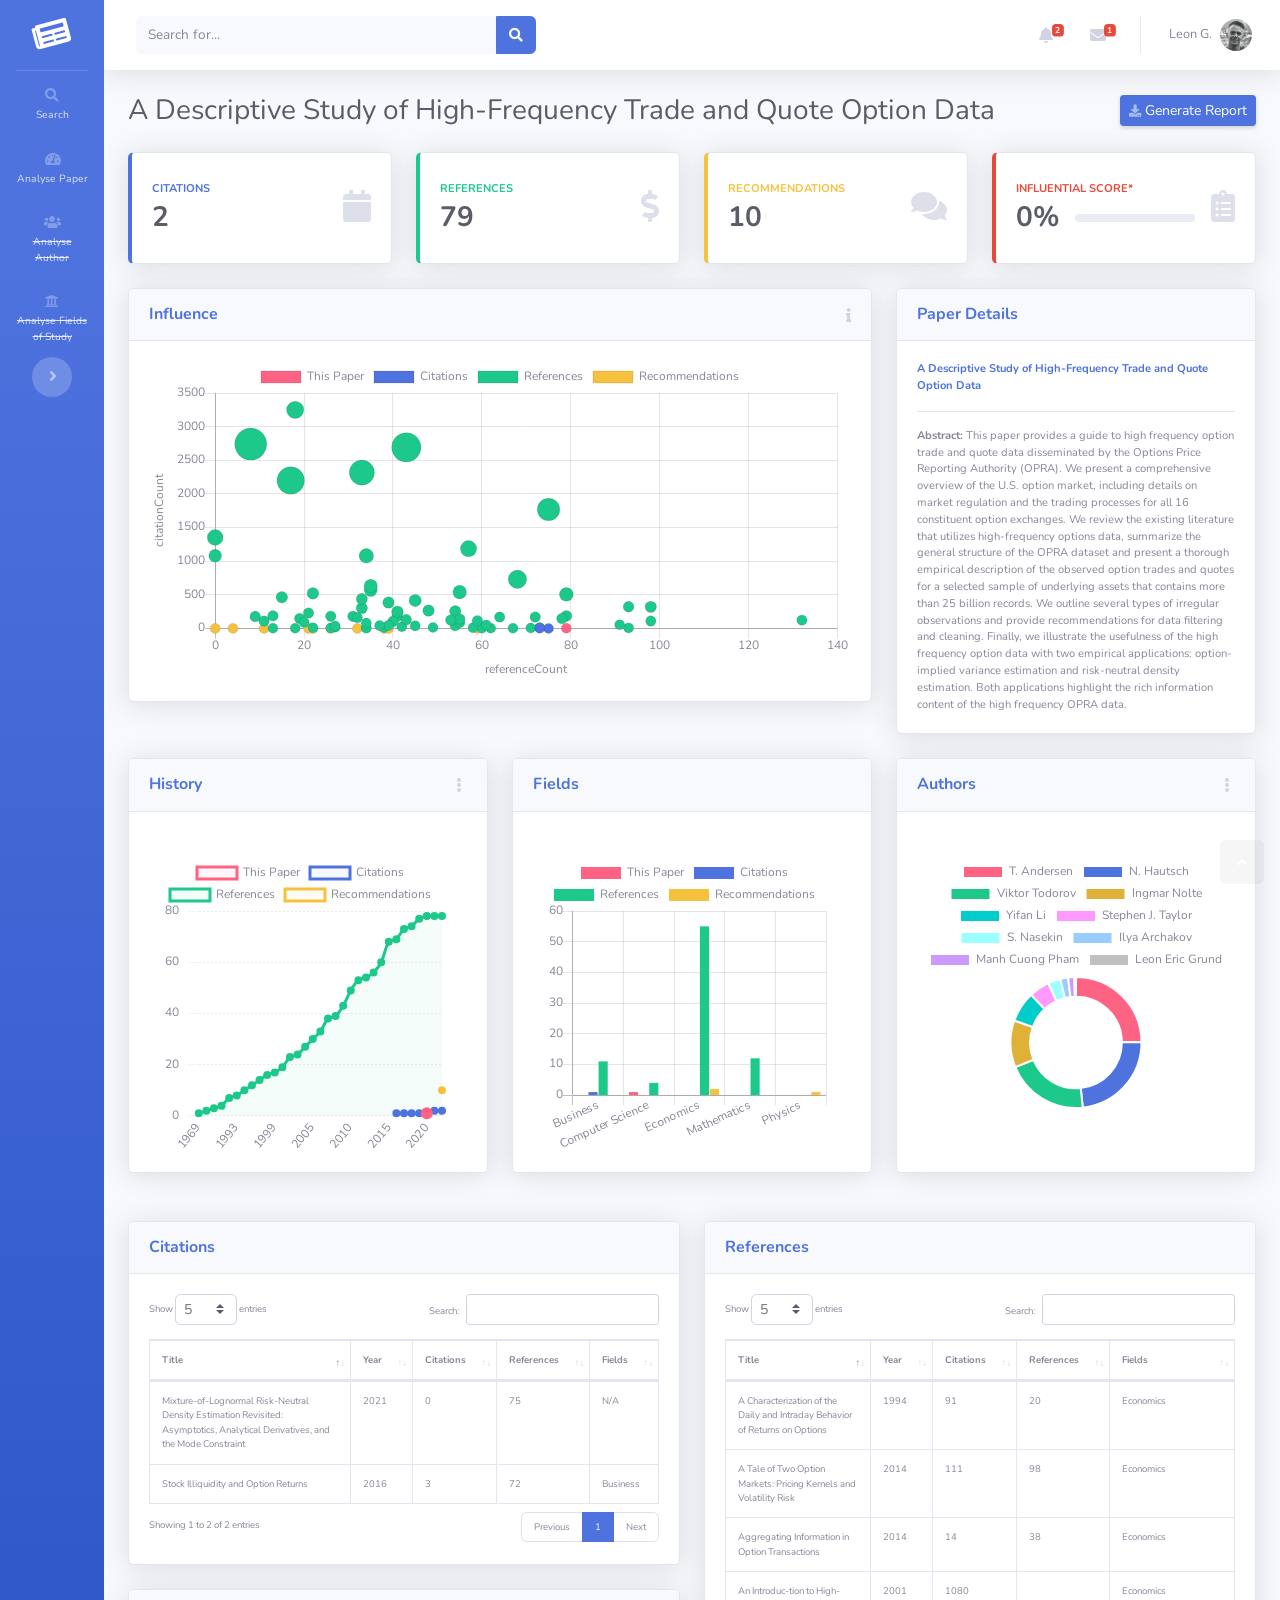
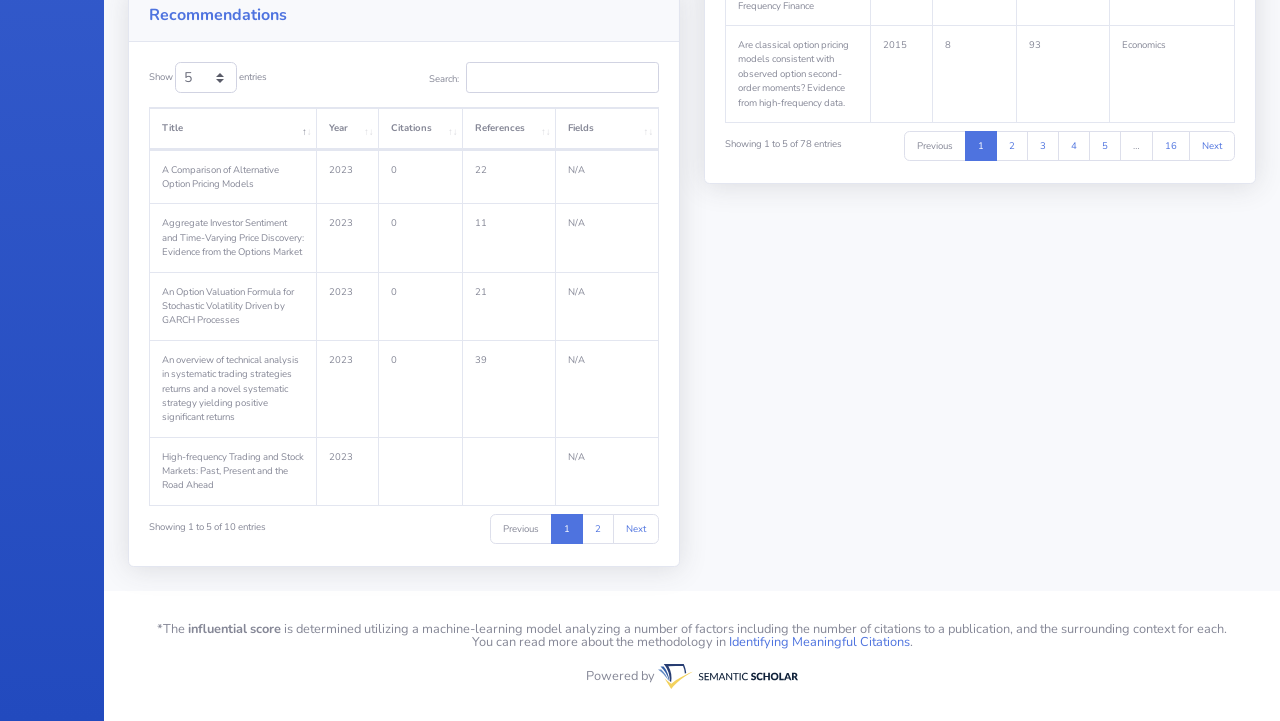
==== commit e92a9240: "Final adjustments for first prototype, including link to questionaire." ====
--- a/dash.html
+++ b/dash.html
@@ -25,13 +25,13 @@
 
 </head>
 
-<body id="page-top">
+<body id="page-top" class="sidebar-toggled">
 
     <!-- Page Wrapper -->
     <div id="wrapper">
 
         <!-- Sidebar -->
-        <ul class="navbar-nav bg-gradient-primary sidebar sidebar-dark accordion" id="accordionSidebar">
+        <ul class="navbar-nav bg-gradient-primary sidebar sidebar-dark accordion toggled" id="accordionSidebar">
 
             <!-- Sidebar - Brand -->
             <a class="sidebar-brand d-flex align-items-center justify-content-center" href="index.html">
@@ -45,113 +45,39 @@
             <hr class="sidebar-divider my-0">
 
             <!-- Nav Item - Dashboard -->
-            <li class="nav-item active">
+            <li class="nav-item">
+                <a class="nav-link" href="search.html">
+                    <i class="fas fa-fw fa-search"></i>
+                    <span>Search</span></a>
+            </li>
+
+            <!-- Nav Item - Dashboard -->
+            <li class="nav-item">
                 <a class="nav-link" href="dash.html">
                     <i class="fas fa-fw fa-tachometer-alt"></i>
-                    <span>Dashboard</span></a>
+                    <span>Analyse Paper</span></a>
             </li>
 
-            <!-- Divider -->
-            <hr class="sidebar-divider">
-
-            <!-- Heading -->
-            <div class="sidebar-heading">
-                Interface
-            </div>
-
-            <!-- Nav Item - Pages Collapse Menu -->
+            <!-- Nav Item - Dashboard -->
             <li class="nav-item">
-                <a class="nav-link" href="#" data-toggle="collapse" data-target="#collapseTwo" aria-expanded="true"
-                   aria-controls="collapseTwo">
-                    <i class="fas fa-fw fa-cog"></i>
-                    <span>Components</span>
-                </a>
-                <div id="collapseTwo" class="collapse" aria-labelledby="headingTwo" data-parent="#accordionSidebar">
-                    <div class="bg-white py-2 collapse-inner rounded">
-                        <h6 class="collapse-header">Custom Components:</h6>
-                        <a class="collapse-item" href="buttons.html">Buttons</a>
-                        <a class="collapse-item" href="cards.html">Cards</a>
-                    </div>
-                </div>
+                <a class="nav-link disabled" href="#">
+                    <i class="fas fa-fw fa-users"></i>
+                    <span><del>Analyse Author</del></span></a>
             </li>
 
-            <!-- Nav Item - Utilities Collapse Menu -->
+            <!-- Nav Item - Dashboard -->
             <li class="nav-item">
-                <a class="nav-link collapsed" href="#" data-toggle="collapse" data-target="#collapseUtilities"
-                    aria-expanded="true" aria-controls="collapseUtilities">
-                    <i class="fas fa-fw fa-wrench"></i>
-                    <span>Utilities</span>
-                </a>
-                <div id="collapseUtilities" class="collapse" aria-labelledby="headingUtilities"
-                    data-parent="#accordionSidebar">
-                    <div class="bg-white py-2 collapse-inner rounded">
-                        <h6 class="collapse-header">Custom Utilities:</h6>
-                        <a class="collapse-item" href="utilities-color.html">Colors</a>
-                        <a class="collapse-item" href="utilities-border.html">Borders</a>
-                        <a class="collapse-item" href="utilities-animation.html">Animations</a>
-                        <a class="collapse-item" href="utilities-other.html">Other</a>
-                    </div>
-                </div>
+                <a class="nav-link disabled" href="dash.html">
+                    <i class="fas fa-fw fa-university"></i>
+                    <span><del>Analyse Fields of Study</del></span></a>
             </li>
 
-            <!-- Divider -->
-            <hr class="sidebar-divider">
-
-            <!-- Heading -->
-            <div class="sidebar-heading">
-                Addons
-            </div>
-
-            <!-- Nav Item - Pages Collapse Menu -->
-            <li class="nav-item">
-                <a class="nav-link collapsed" href="#" data-toggle="collapse" data-target="#collapsePages"
-                    aria-expanded="true" aria-controls="collapsePages">
-                    <i class="fas fa-fw fa-folder"></i>
-                    <span>Pages</span>
-                </a>
-                <div id="collapsePages" class="collapse" aria-labelledby="headingPages" data-parent="#accordionSidebar">
-                    <div class="bg-white py-2 collapse-inner rounded">
-                        <h6 class="collapse-header">Login Screens:</h6>
-                        <a class="collapse-item" href="login.html">Login</a>
-                        <a class="collapse-item" href="register.html">Register</a>
-                        <a class="collapse-item" href="forgot-password.html">Forgot Password</a>
-                        <div class="collapse-divider"></div>
-                        <h6 class="collapse-header">Other Pages:</h6>
-                        <a class="collapse-item" href="404.html">404 Page</a>
-                        <a class="collapse-item" href="blank.html">Blank Page</a>
-                    </div>
-                </div>
-            </li>
-
-            <!-- Nav Item - Charts -->
-            <li class="nav-item">
-                <a class="nav-link" href="charts.html">
-                    <i class="fas fa-fw fa-chart-area"></i>
-                    <span>Charts</span></a>
-            </li>
-
-            <!-- Nav Item - Tables -->
-            <li class="nav-item">
-                <a class="nav-link" href="tables.html">
-                    <i class="fas fa-fw fa-table"></i>
-                    <span>Tables</span></a>
-            </li>
-
-            <!-- Divider -->
-            <hr class="sidebar-divider d-none d-md-block">
 
             <!-- Sidebar Toggler (Sidebar) -->
             <div class="text-center d-none d-md-inline">
                 <button class="rounded-circle border-0" id="sidebarToggle"></button>
             </div>
 
-            <!-- Sidebar Message -->
-            <!--            <div class="sidebar-card d-none d-lg-flex">-->
-            <!--                <img class="sidebar-card-illustration mb-2" src="img/undraw_rocket.svg" alt="...">-->
-            <!--                <p class="text-center mb-2"><strong>SB Admin Pro</strong> is packed with premium features, components, and more!</p>-->
-            <!--                <a class="btn btn-success btn-sm" href="https://startbootstrap.com/theme/sb-admin-pro">Upgrade to Pro!</a>-->
-            <!--            </div>-->
-
         </ul>
         <!-- End of Sidebar -->
 
@@ -173,7 +99,7 @@
                     <form
                         class="d-none d-sm-inline-block form-inline mr-auto ml-md-3 my-2 my-md-0 mw-100 navbar-search">
                         <div class="input-group">
-                            <input type="text" class="form-control bg-light border-0 small" placeholder="Search for papers..."
+                            <input type="text" class="form-control bg-light border-0 small" placeholder="Search for..."
                                 aria-label="Search" aria-describedby="basic-addon2">
                             <div class="input-group-append">
                                 <!-- <button class="btn btn-primary" type="button">-->
@@ -217,7 +143,7 @@
                                 data-toggle="dropdown" aria-haspopup="true" aria-expanded="false">
                                 <i class="fas fa-bell fa-fw"></i>
                                 <!-- Counter - Alerts -->
-                                <span class="badge badge-danger badge-counter">3+</span>
+                                <span class="badge badge-danger badge-counter">2</span>
                             </a>
                             <!-- Dropdown - Alerts -->
                             <div class="dropdown-list dropdown-menu dropdown-menu-right shadow animated--grow-in"
@@ -232,19 +158,19 @@
                                         </div>
                                     </div>
                                     <div>
-                                        <div class="small text-gray-500">December 12, 2019</div>
+                                        <div class="small text-gray-500">June 24, 2023</div>
                                         <span class="font-weight-bold">A new monthly report is ready to download!</span>
                                     </div>
                                 </a>
                                 <a class="dropdown-item d-flex align-items-center" href="#">
                                     <div class="mr-3">
                                         <div class="icon-circle bg-success">
-                                            <i class="fas fa-donate text-white"></i>
+                                            <i class="fas fa-hand-point-up text-white"></i>
                                         </div>
                                     </div>
                                     <div>
-                                        <div class="small text-gray-500">December 7, 2019</div>
-                                        $290.29 has been deposited into your account!
+                                        <div class="small text-gray-500">June 16, 2023</div>
+                                        <span class="font-weight-bold">Your papers got attention! We found 2 new citations.</span>
                                     </div>
                                 </a>
                                 <a class="dropdown-item d-flex align-items-center" href="#">
@@ -254,8 +180,8 @@
                                         </div>
                                     </div>
                                     <div>
-                                        <div class="small text-gray-500">December 2, 2019</div>
-                                        Spending Alert: We've noticed unusually high spending for your account.
+                                        <div class="small text-gray-500">April 2, 2023</div>
+                                        Warning: We've noticed unusually high API requests on your account.
                                     </div>
                                 </a>
                                 <a class="dropdown-item text-center small text-gray-500" href="#">Show All Alerts</a>
@@ -268,7 +194,7 @@
                                 data-toggle="dropdown" aria-haspopup="true" aria-expanded="false">
                                 <i class="fas fa-envelope fa-fw"></i>
                                 <!-- Counter - Messages -->
-                                <span class="badge badge-danger badge-counter">7</span>
+                                <span class="badge badge-danger badge-counter">1</span>
                             </a>
                             <!-- Dropdown - Messages -->
                             <div class="dropdown-list dropdown-menu dropdown-menu-right shadow animated--grow-in"
@@ -295,7 +221,7 @@
                                         <div class="status-indicator"></div>
                                     </div>
                                     <div>
-                                        <div class="text-truncate">I have the photos that you ordered last month, how
+                                        <div class="text-truncate">I have the dataset that you ordered last month, how
                                             would you like them sent to you?</div>
                                         <div class="small text-gray-500">Jae Chun · 1d</div>
                                     </div>
@@ -319,7 +245,7 @@
                                         <div class="status-indicator bg-success"></div>
                                     </div>
                                     <div>
-                                        <div class="text-truncate">Am I a good boy? The reason I ask is because someone
+                                        <div class="text-truncate">The reason I ask is because someone
                                             told me that people say this to all dogs, even if they aren't good...</div>
                                         <div class="small text-gray-500">Douglas McGee · 2w</div>
                                     </div>
@@ -334,7 +260,7 @@
                         <li class="nav-item dropdown no-arrow">
                             <a class="nav-link dropdown-toggle" href="#" id="userDropdown" role="button"
                                 data-toggle="dropdown" aria-haspopup="true" aria-expanded="false">
-                                <span class="mr-2 d-none d-lg-inline text-gray-600 small">Leon Grund</span>
+                                <span class="mr-2 d-none d-lg-inline text-gray-600 small">Leon G.</span>
                                 <img class="img-profile rounded-circle"
                                     src="img/its_me_mario2.jpg">
                             </a>
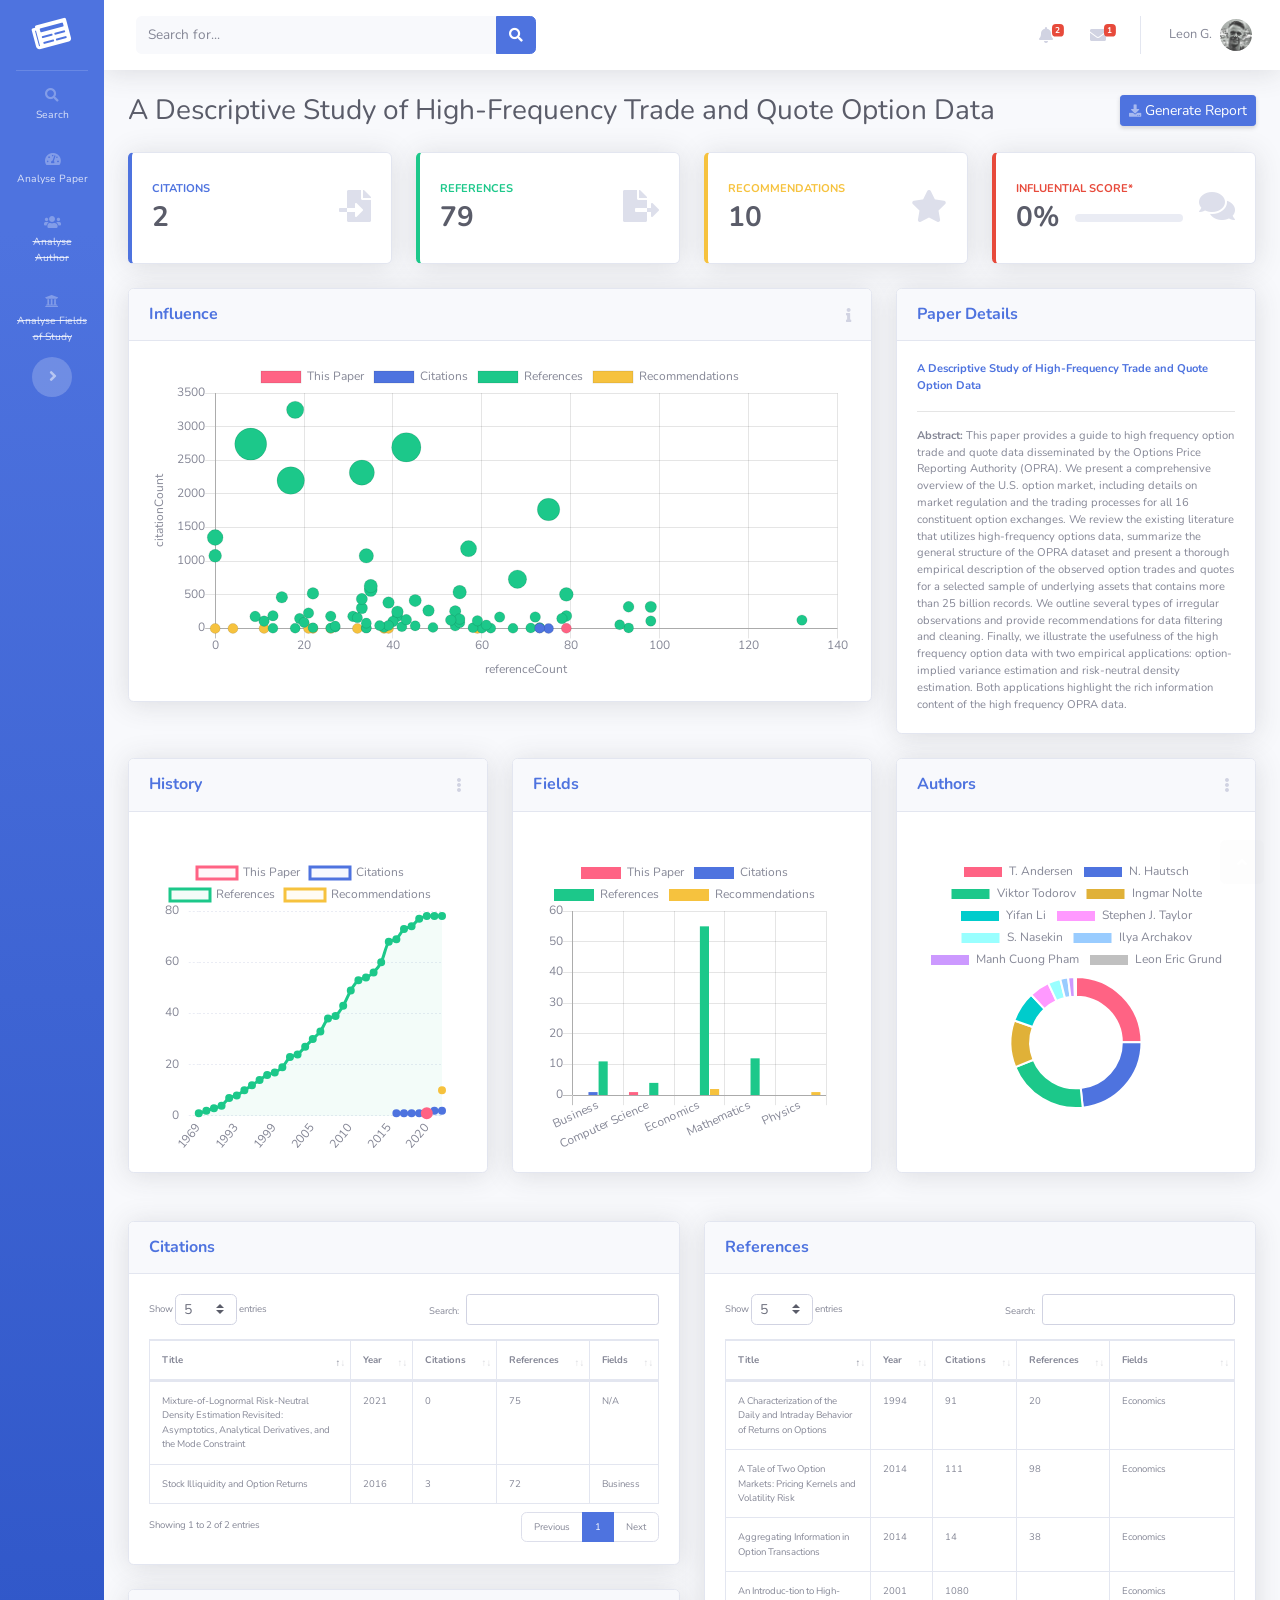
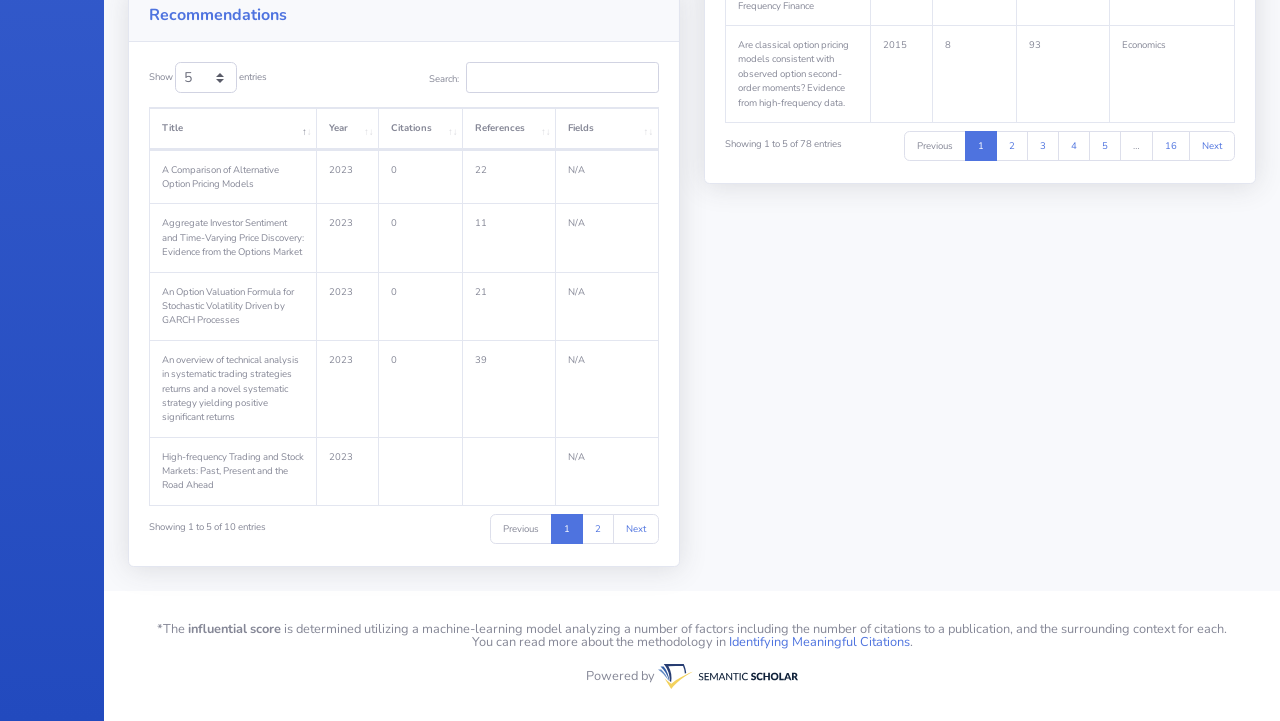
==== commit 68ae7ca1: "Adjusting fontawesome labels on dash page." ====
--- a/dash.html
+++ b/dash.html
@@ -316,7 +316,7 @@
                                             <div class="h3 mb-0 font-weight-bold text-gray-800">2</div>
                                         </div>
                                         <div class="col-auto">
-                                            <i class="fas fa-calendar fa-2x text-gray-300"></i>
+                                            <i class="fas fa-file-import fa-2x text-gray-300"></i>
                                         </div>
                                     </div>
                                 </div>
@@ -334,7 +334,7 @@
                                             <div class="h3 mb-0 font-weight-bold text-gray-800">79</div>
                                         </div>
                                         <div class="col-auto">
-                                            <i class="fas fa-dollar-sign fa-2x text-gray-300"></i>
+                                            <i class="fas fa-file-export fa-2x text-gray-300"></i>
                                         </div>
                                     </div>
                                 </div>
@@ -352,7 +352,7 @@
                                             <div class="h3 mb-0 font-weight-bold text-gray-800">10</div>
                                         </div>
                                         <div class="col-auto">
-                                            <i class="fas fa-comments fa-2x text-gray-300"></i>
+                                            <i class="fas fa-star fa-2x text-gray-300"></i>
                                         </div>
                                     </div>
                                 </div>
@@ -381,7 +381,7 @@
                                             </div>
                                         </div>
                                         <div class="col-auto">
-                                            <i class="fas fa-clipboard-list fa-2x text-gray-300"></i>
+                                            <i class="fas fa-comments fa-2x text-gray-300"></i>
                                         </div>
                                     </div>
                                 </div>
